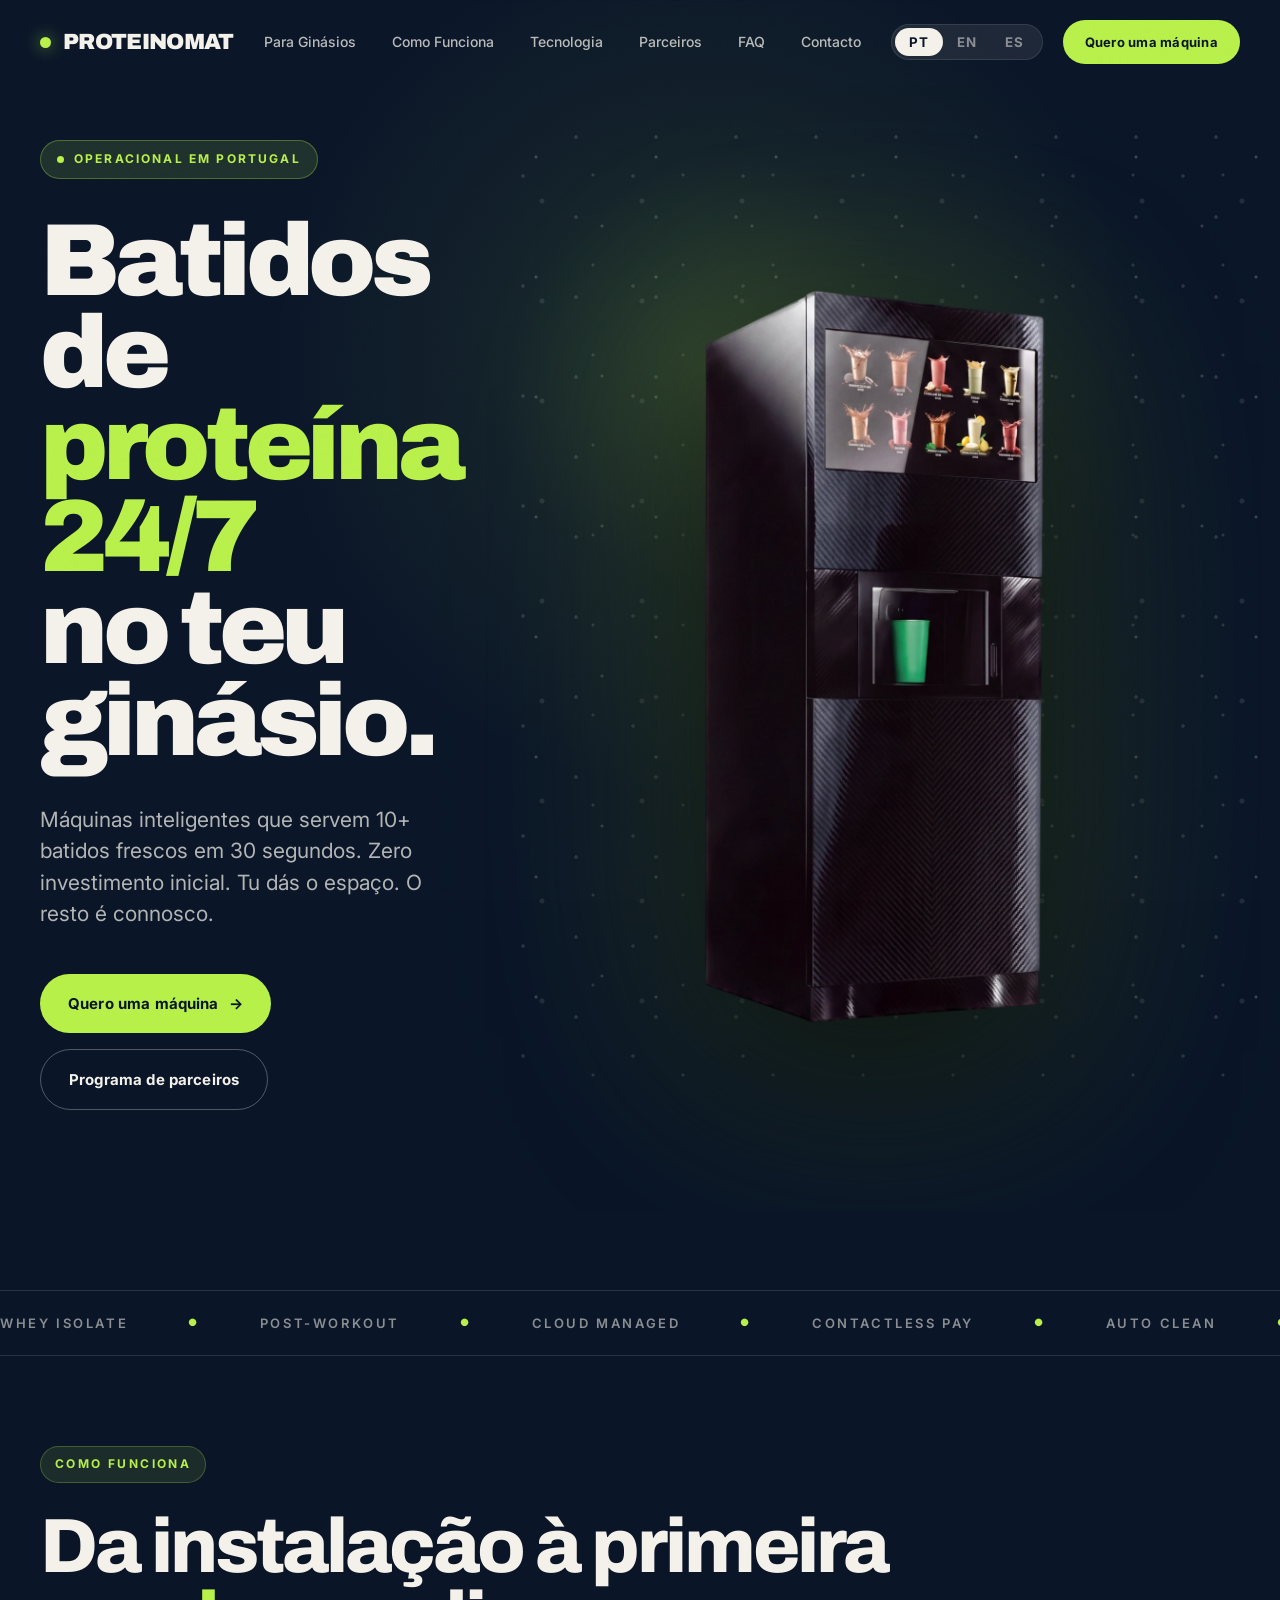
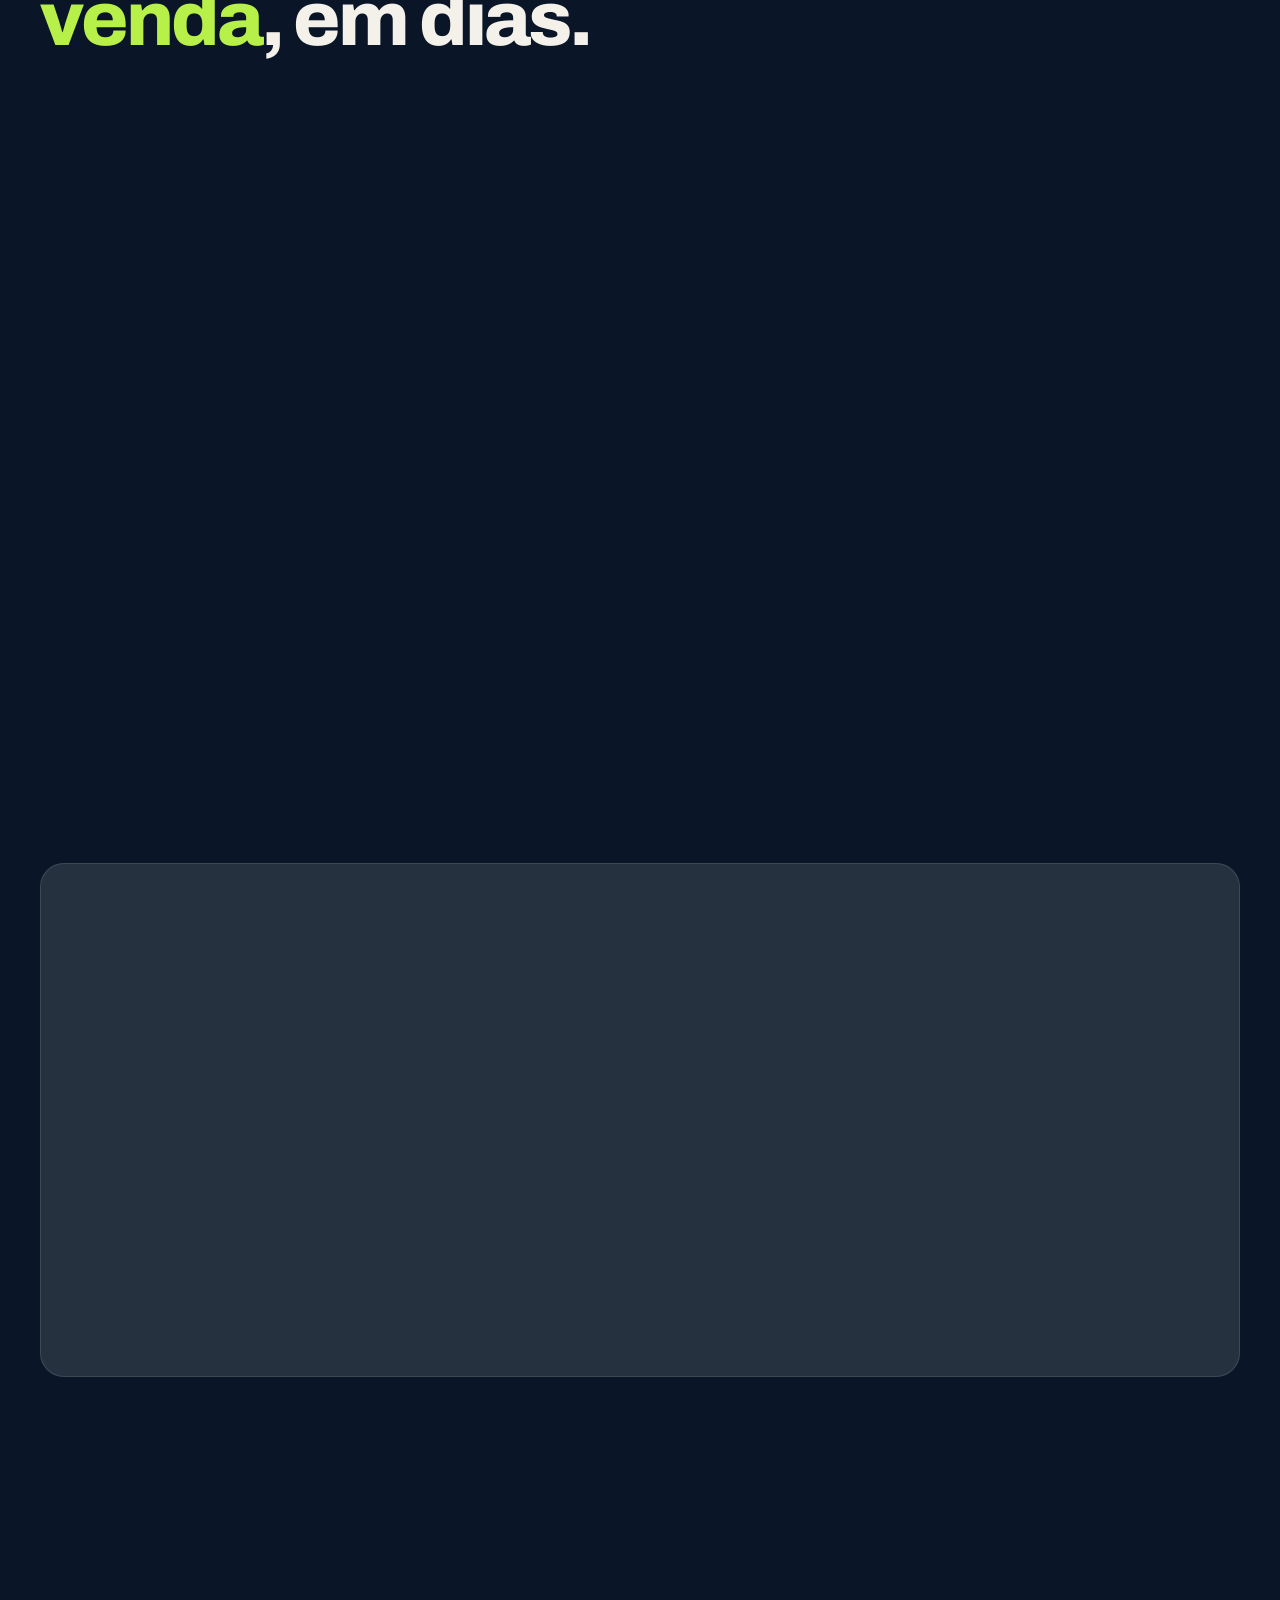
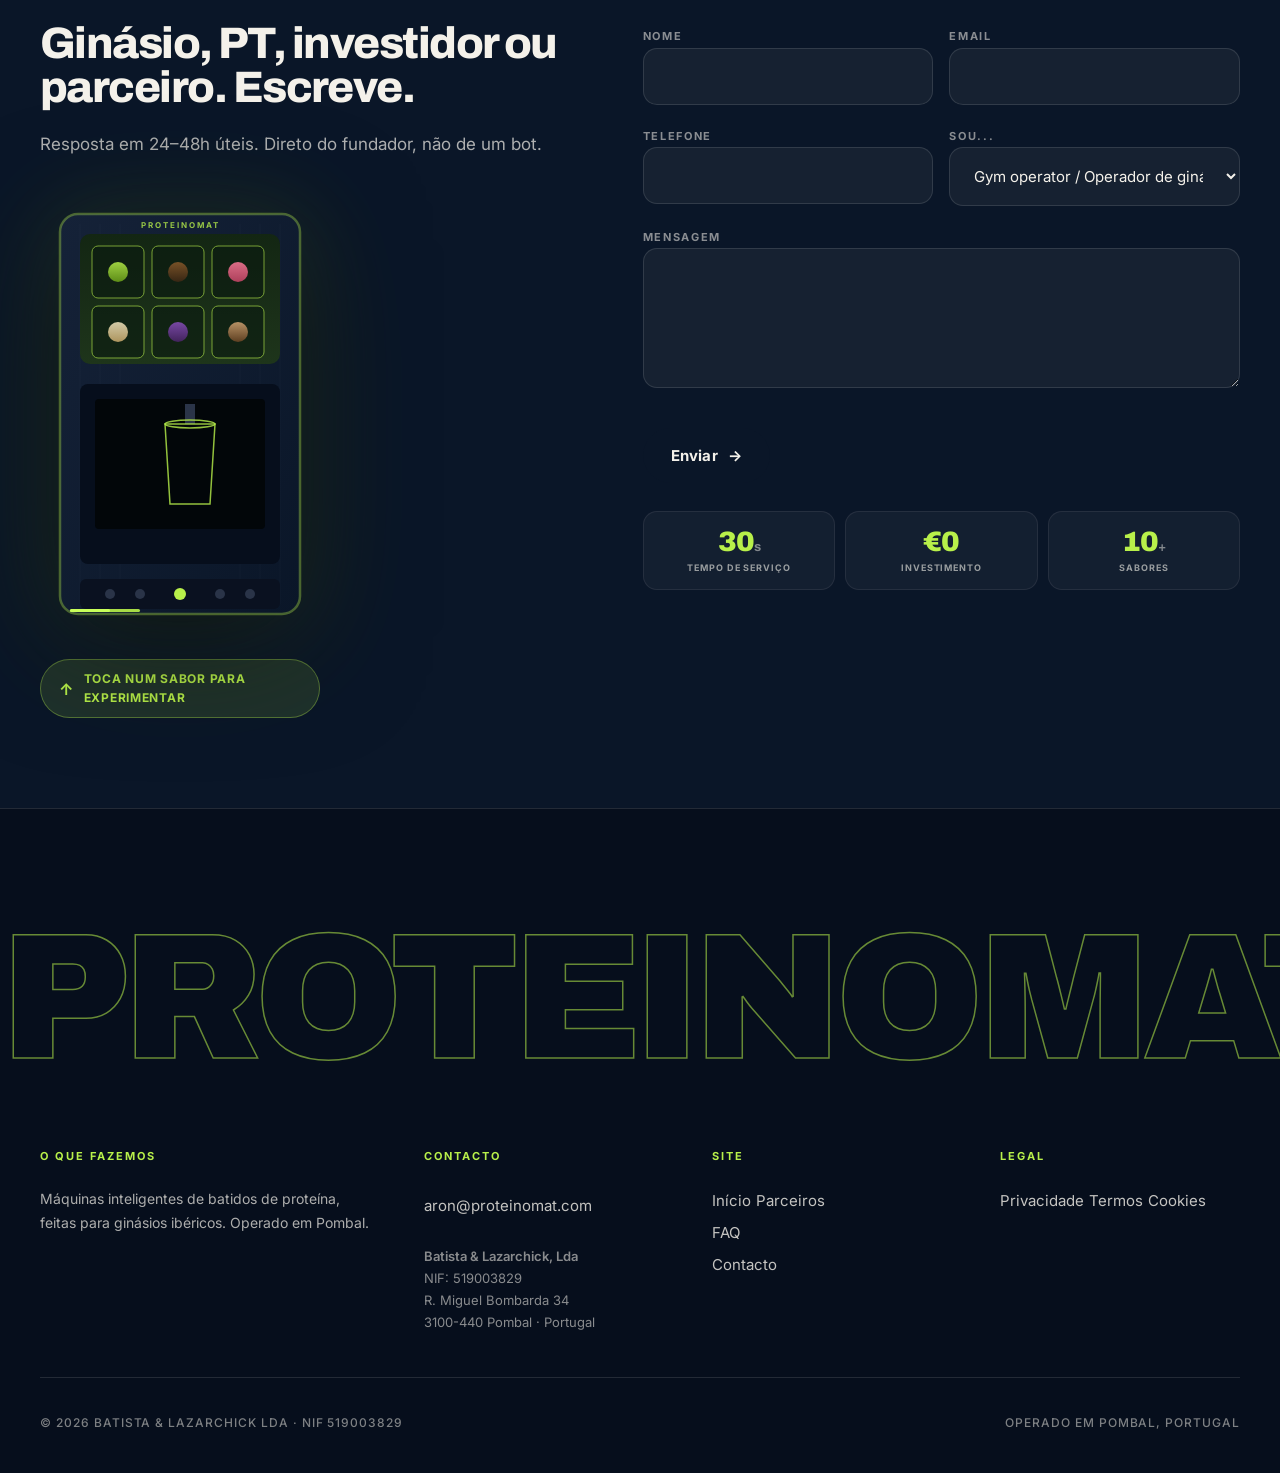
==== index.html @ 4b38cd8f "Fix contact section layout, shrink loader, fix HTML balance" ====
<!DOCTYPE html>

<html lang="pt">
<head>
<meta charset="utf-8"/>
<meta content="width=device-width, initial-scale=1.0" name="viewport"/>
<title>Proteinomat — Máquina de Batidos Proteicos para Ginásios</title>
<meta content="Máquina de batidos proteicos para o teu ginásio ou academia. Instalação sem custo inicial, partilhamos os lucros. Batidos frescos na hora, 24/7. Portugal e Espanha." name="description"/>
<meta content="máquina de vending para ginásio, máquina de batidos proteicos, vending proteína ginásio, máquina de proteína para academia, parceria máquina vending ginásio" name="keywords"/>
<meta content="Proteinomat — Máquina de Batidos Proteicos para Ginásios" property="og:title"/>
<meta content="Batidos frescos, 24/7, dentro do teu ginásio. Zero investimento inicial. Partilhamos os lucros." property="og:description"/>
<meta content="website" property="og:type"/>
<meta content="https://proteinomat.com/" property="og:url"/>
<meta content="pt_PT" property="og:locale"/>
<meta content="en_US" property="og:locale:alternate"/>
<meta property="og:locale:alternate" content="es_ES" />
<meta content="Proteinomat" property="og:site_name"/>
<link href="favicon.svg" rel="icon" type="image/svg+xml"/>
<link href="https://proteinomat.com/" rel="canonical"/>
<link href="https://proteinomat.com/" hreflang="pt" rel="alternate"/>
<link href="https://proteinomat.com/" hreflang="en" rel="alternate"/>
<link rel="alternate" hreflang="es" href="https://proteinomat.com/" />
<link href="https://proteinomat.com/" hreflang="x-default" rel="alternate"/>
<link href="https://fonts.googleapis.com" rel="preconnect"/>
<link crossorigin="" href="https://fonts.gstatic.com" rel="preconnect"/>
<link href="https://fonts.googleapis.com/css2?family=Archivo:wght@500;600;700;800;900&amp;family=Inter:wght@400;500;600;700&amp;display=swap" rel="stylesheet"/>
<link href="assets/css/main.css?v=31" rel="stylesheet"/>
<!-- Organization schema -->
<script type="application/ld+json">
{
  "@context": "https://schema.org",
  "@type": "Organization",
  "name": "Proteinomat",
  "legalName": "Batista & Lazarchick, Lda",
  "url": "https://proteinomat.com/",
  "logo": "https://proteinomat.com/favicon.svg",
  "description": "Máquinas inteligentes de batidos de proteína para ginásios ibéricos. Operado em Pombal.",
  "email": "aron@proteinomat.com",
  "taxID": "PT519003829",
  "address": {
    "@type": "PostalAddress",
    "streetAddress": "R. Miguel Bombarda 34",
    "addressLocality": "Pombal",
    "postalCode": "3100-440",
    "addressCountry": "PT"
  },
  "areaServed": [
    { "@type": "Country", "name": "Portugal" },
    { "@type": "Country", "name": "Spain" }
  ]
}
</script>
<!-- LocalBusiness schema -->
<script type="application/ld+json">
{
  "@context": "https://schema.org",
  "@type": "LocalBusiness",
  "@id": "https://proteinomat.com/#business",
  "name": "Proteinomat",
  "image": "https://proteinomat.com/assets/img/hero-machine.webp",
  "address": {
    "@type": "PostalAddress",
    "streetAddress": "R. Miguel Bombarda 34",
    "addressLocality": "Pombal",
    "postalCode": "3100-440",
    "addressCountry": "PT"
  },
  "geo": {
    "@type": "GeoCoordinates",
    "latitude": 39.9167,
    "longitude": -8.6278
  },
  "email": "aron@proteinomat.com",
  "url": "https://proteinomat.com/",
  "priceRange": "€€"
}
</script>
<!-- Service schema -->
<script type="application/ld+json">
{
  "@context": "https://schema.org",
  "@type": "Service",
  "serviceType": "Protein shake vending machine placement for gyms",
  "name": "Máquina de Batidos Proteicos para Ginásios",
  "provider": { "@id": "https://proteinomat.com/#business" },
  "areaServed": [
    { "@type": "Country", "name": "Portugal" },
    { "@type": "Country", "name": "Spain" }
  ],
  "description": "Instalação de máquinas de batidos proteicos em ginásios sem investimento inicial. Partilha de lucros, manutenção e reabastecimento incluídos."
}
</script>
<style>
/* ===== HERO (homepage only) ===== */
.hero {
  padding: 140px 0 100px;
  position: relative;
  overflow: hidden;
  min-height: 100vh;
  display: flex;
  align-items: center;
}
/* Glow backdrop */
.hero::before {
  content: "";
  position: absolute;
  top: 30%;
  left: 55%;
  width: 80vw;
  height: 80vw;
  max-width: 1100px;
  max-height: 1100px;
  background: radial-gradient(circle, rgba(184,240,74,0.18) 0%, rgba(184,240,74,0.05) 30%, transparent 60%);
  pointer-events: none;
  z-index: 0;
  transform: translate(-50%, -50%);
}
/* Protein powder splash — decorative dots */
.hero::after {
  content: "";
  position: absolute;
  top: 10%;
  left: 40%;
  width: 60%;
  height: 80%;
  background-image:
    radial-gradient(circle at 20% 30%, rgba(244,241,234,0.3) 1px, transparent 2px),
    radial-gradient(circle at 80% 20%, rgba(244,241,234,0.2) 1.5px, transparent 2px),
    radial-gradient(circle at 60% 70%, rgba(244,241,234,0.25) 1px, transparent 2px),
    radial-gradient(circle at 30% 80%, rgba(244,241,234,0.15) 2px, transparent 3px),
    radial-gradient(circle at 90% 60%, rgba(244,241,234,0.2) 1px, transparent 2px),
    radial-gradient(circle at 10% 50%, rgba(244,241,234,0.18) 1.5px, transparent 2px);
  background-size: 120px 120px, 80px 80px, 150px 150px, 100px 100px, 90px 90px, 110px 110px;
  pointer-events: none;
  z-index: 0;
  opacity: 0.7;
  filter: blur(0.5px);
}
.hero .container { position: relative; z-index: 2; }
.hero-grid {
  display: grid;
  grid-template-columns: 1fr 1.9fr;
  gap: 40px;
  align-items: center;
}

.hero-eyebrow {
  display: inline-flex;
  align-items: center;
  gap: 10px;
  font-family: 'Inter', sans-serif;
  font-size: 12px;
  font-weight: 700;
  letter-spacing: 0.18em;
  text-transform: uppercase;
  padding: 9px 16px;
  background: rgba(184,240,74,0.12);
  border: 1px solid rgba(184,240,74,0.3);
  color: var(--green);
  border-radius: 999px;
  margin-bottom: 36px;
}
.hero-eyebrow .live {
  width: 7px; height: 7px;
  background: var(--green);
  border-radius: 50%;
  animation: pulse 2s ease-in-out infinite;
}

h1.hero-title {
  font-family: 'Archivo', sans-serif;
  font-weight: 900;
  font-size: clamp(56px, 8vw, 120px);
  line-height: 0.9;
  letter-spacing: -0.05em;
  margin-bottom: 36px;
  color: var(--green);
  text-wrap: balance;
}
h1.hero-title .white { color: var(--paper); display: block; }
h1.hero-title .unit {
  display: inline-block;
  transform: translateY(-0.05em);
}

.hero-lead {
  font-size: 21px;
  line-height: 1.5;
  color: rgba(244,241,234,0.72);
  margin-bottom: 44px;
  max-width: 560px;
  font-weight: 400;
}
.hero-cta { display: flex; gap: 16px; flex-wrap: wrap; }

/* Product visual */
.hero-visual {
  position: relative;
  width: 100%;
  display: flex;
  justify-content: center;
  align-items: center;
}
.hero-visual img {
  width: 100%;
  max-width: 720px;
  height: auto;
  object-fit: contain;
  filter: drop-shadow(0 40px 80px rgba(0,0,0,0.75)) drop-shadow(0 0 80px rgba(184,240,74,0.22));
  transform: scale(1.15);
  transform-origin: center;
}
/* Fallback SVG if photo not yet uploaded */
.hero-visual .machine-placeholder {
  width: 100%;
  height: 100%;
  display: flex;
  align-items: center;
  justify-content: center;
  filter: drop-shadow(0 40px 80px rgba(0,0,0,0.6));
}

/* Legacy metric cards kept hidden so the old markup doesn't flash */
.metric-card { display: none; }
.metric-m1, .metric-m2, .metric-m3 { display: none; }

/* Interactive contact machine */
.flavor-tile { cursor: pointer; transition: transform 0.15s; transform-origin: center; transform-box: fill-box; }
.flavor-tile:hover { transform: scale(1.08); }
.flavor-tile rect { transition: all 0.2s; }
.flavor-tile:hover rect { opacity: 1; stroke-width: 2; }
.flavor-tile.active rect { fill: #B8F04A; opacity: 1; stroke-width: 2; }
.flavor-tile.active circle { opacity: 1; }
.flavor-tile:focus { outline: none; }
.flavor-tile:focus rect { stroke: #C8FF5A; stroke-width: 2; }

.contact-side {
  display: flex;
  flex-direction: column;
  gap: 28px;
}

.contact-metrics {
  display: grid;
  grid-template-columns: repeat(3, 1fr);
  gap: 10px;
  margin-top: 0;
  max-width: 100%;
}

.machine-prompt {
  display: inline-flex;
  align-items: center;
  gap: 10px;
  margin-top: 18px;
  padding: 10px 18px;
  background: rgba(184,240,74,0.12);
  border: 1px solid rgba(184,240,74,0.35);
  color: var(--green);
  border-radius: 999px;
  font-family: 'Inter', sans-serif;
  font-size: 12px;
  font-weight: 700;
  letter-spacing: 0.06em;
  text-transform: uppercase;
  animation: promptPulse 2.2s ease-in-out infinite;
  transition: opacity 0.3s, transform 0.3s;
}

/* Nutrition overlay shown after pour completes — covers only the machine screen area */
.nutrition-card {
  position: absolute;
  /* Screen area coordinates: x=40, y=40, w=200, h=130 within 280x440 viewBox */
  top: 9.1%;
  left: 14.3%;
  width: 71.4%;
  height: 29.5%;
  z-index: 10;
  background: #050E1C;
  border: 1.5px solid var(--green);
  border-radius: 10px;
  padding: 6px 10px 5px;
  display: flex;
  flex-direction: column;
  justify-content: space-between;
  opacity: 0;
  pointer-events: none;
  transform: scale(0.9);
  transform-origin: center;
  transition: opacity 0.3s ease, transform 0.3s cubic-bezier(0.2, 0.85, 0.3, 1);
  cursor: pointer;
  box-shadow: 0 0 24px rgba(184,240,74,0.35), inset 0 0 0 1px rgba(184,240,74,0.1);
  overflow: hidden;
}
.nutrition-card.visible {
  opacity: 1;
  pointer-events: auto;
  transform: scale(1);
}
.nut-header {
  text-align: center;
  border-bottom: 1px solid rgba(184,240,74,0.6);
  padding-bottom: 3px;
  margin-bottom: 3px;
}
.nut-flavor {
  font-family: 'Archivo', sans-serif;
  font-weight: 900;
  font-size: 11px;
  letter-spacing: 0;
  color: var(--green);
  text-transform: uppercase;
  line-height: 1.1;
  white-space: nowrap;
  overflow: hidden;
  text-overflow: ellipsis;
}
.nut-subtitle {
  font-family: 'Inter', sans-serif;
  font-size: 6.5px;
  font-weight: 600;
  letter-spacing: 0.08em;
  text-transform: uppercase;
  color: rgba(184,240,74,0.7);
  margin-top: 1px;
}
.nut-dose {
  font-family: 'Inter', sans-serif;
  font-size: 6.5px;
  font-weight: 500;
  color: rgba(184,240,74,0.55);
  margin-top: 1px;
  letter-spacing: 0.04em;
}
.nut-table {
  width: 100%;
  border-collapse: collapse;
  font-family: 'Inter', sans-serif;
  flex: 1;
}
.nut-table td {
  padding: 1.5px 0;
  font-size: 8px;
  color: rgba(184,240,74,0.85);
  font-weight: 500;
  border-bottom: 1px solid rgba(184,240,74,0.18);
  line-height: 1.15;
  vertical-align: middle;
}
.nut-table tr:last-child td {
  border-bottom: none;
}
.nut-table .nut-v {
  text-align: right;
  font-weight: 700;
  color: var(--paper);
  font-variant-numeric: tabular-nums;
  white-space: nowrap;
}
.nut-table .nut-sub td {
  padding-left: 8px;
  font-size: 7px;
  color: rgba(184,240,74,0.6);
  font-style: italic;
}
.nut-table .nut-em td {
  font-weight: 700;
  color: var(--green);
}
.nut-table .nut-em .nut-v {
  color: var(--green);
  font-weight: 800;
}
.nut-close-hint {
  text-align: center;
  font-family: 'Inter', sans-serif;
  font-size: 6px;
  font-weight: 600;
  letter-spacing: 0.12em;
  text-transform: uppercase;
  color: rgba(184,240,74,0.5);
  animation: nutHintPulse 1.8s ease-in-out infinite;
  position: relative;
  line-height: 1.2;
  margin-top: 2px;
  padding-top: 2px;
  border-top: 1px solid rgba(184,240,74,0.3);
}
@keyframes nutHintPulse {
  0%, 100% { opacity: 0.5; }
  50%      { opacity: 1; }
}

/* Dispensing loader — shown during pour, fades out before nutrition card */
.dispense-loader {
  position: absolute;
  top: 9.1%;
  left: 14.3%;
  width: 71.4%;
  height: 29.5%;
  z-index: 9;
  background: #050E1C;
  border: 1.5px solid var(--green);
  border-radius: 10px;
  display: flex;
  flex-direction: column;
  align-items: center;
  justify-content: center;
  gap: 3px;
  padding: 6px;
  opacity: 0;
  pointer-events: none;
  transform: scale(0.92);
  transition: opacity 0.25s ease, transform 0.25s cubic-bezier(0.2, 0.85, 0.3, 1);
  box-shadow: inset 0 0 0 1px rgba(184,240,74,0.1);
  overflow: hidden;
}
.dispense-loader.visible {
  opacity: 1;
  transform: scale(1);
}
.dispense-spinner {
  width: 16px;
  height: 16px;
  flex-shrink: 0;
  animation: dispenseRotate 1.1s linear infinite;
}
.dispense-track {
  stroke: rgba(184,240,74,0.2);
}
.dispense-arc {
  stroke: var(--green);
  stroke-dasharray: 90;
  stroke-dashoffset: 50;
}
.dispense-label {
  font-family: 'Inter', sans-serif;
  font-size: 5.5px;
  font-weight: 700;
  letter-spacing: 0.12em;
  text-transform: uppercase;
  color: var(--green);
  animation: dispenseLabelPulse 1.6s ease-in-out infinite;
  line-height: 1;
  white-space: nowrap;
}
@keyframes dispenseRotate {
  to { transform: rotate(360deg); }
}
@keyframes dispenseLabelPulse {
  0%, 100% { opacity: 0.7; }
  50%      { opacity: 1; }
}

/* Reward badge — "+€3" floats up-and-right when a transaction completes */
.reward-badge {
  position: absolute;
  /* Start position: roughly above the cup, slightly right of center */
  bottom: 30%;
  left: 55%;
  transform: translate(-50%, 0) scale(0.8);
  font-family: 'Archivo', sans-serif;
  font-weight: 900;
  font-size: 22px;
  letter-spacing: -0.02em;
  color: var(--navy);
  background: var(--green);
  padding: 5px 12px;
  border-radius: 999px;
  opacity: 0;
  pointer-events: none;
  white-space: nowrap;
  box-shadow: 0 0 18px rgba(184,240,74,0.6), 0 6px 14px rgba(0,0,0,0.3);
  z-index: 11;
  text-shadow: none;
}
.reward-badge.flying {
  animation: rewardFly 1.6s cubic-bezier(0.2, 0.7, 0.3, 1) forwards;
}
@keyframes rewardFly {
  0% {
    opacity: 0;
    transform: translate(-50%, 0) scale(0.6) rotate(-4deg);
  }
  18% {
    opacity: 1;
    transform: translate(-50%, -8px) scale(1.05) rotate(2deg);
  }
  35% {
    opacity: 1;
    transform: translate(-30%, -40px) scale(1) rotate(4deg);
  }
  100% {
    opacity: 0;
    transform: translate(70%, -130px) scale(0.85) rotate(8deg);
  }
}
.machine-prompt .prompt-arrow {
  font-size: 16px;
  line-height: 1;
  animation: promptArrow 1.4s ease-in-out infinite;
}
.machine-prompt.hidden {
  opacity: 0;
  transform: translateY(-6px);
  pointer-events: none;
  animation: none;
}
@keyframes promptPulse {
  0%, 100% { box-shadow: 0 0 0 0 rgba(184,240,74,0.3); }
  50%      { box-shadow: 0 0 0 8px rgba(184,240,74,0); }
}
@keyframes promptArrow {
  0%, 100% { transform: translateY(0); }
  50%      { transform: translateY(-4px); }
}
.contact-metric {
  background: rgba(244,241,234,0.04);
  border: 1px solid rgba(244,241,234,0.08);
  color: var(--paper);
  border-radius: 14px;
  padding: 16px 10px;
  text-align: center;
  transition: transform 0.2s, background 0.2s, border-color 0.2s;
}
.contact-metric:hover {
  transform: translateY(-3px);
  background: rgba(184,240,74,0.05);
  border-color: rgba(184,240,74,0.25);
}
.contact-metric-value {
  font-family: 'Archivo', sans-serif;
  font-weight: 900;
  font-size: 28px;
  line-height: 1;
  letter-spacing: -0.03em;
  color: var(--green);
  margin-bottom: 6px;
}
.contact-metric-value .u {
  font-size: 13px;
  color: rgba(244,241,234,0.5);
  font-weight: 700;
}
.contact-metric-label {
  font-family: 'Inter', sans-serif;
  font-size: 9px;
  font-weight: 700;
  letter-spacing: 0.1em;
  text-transform: uppercase;
  color: rgba(244,241,234,0.6);
  line-height: 1.3;
}

/* Marquee */
.marquee-strip {
  margin-top: 80px;
  padding: 22px 0;
  border-top: 1px solid var(--line-light);
  border-bottom: 1px solid var(--line-light);
  overflow: hidden;
  position: relative;
}
.marquee-track {
  display: flex;
  gap: 60px;
  white-space: nowrap;
  animation: marquee 40s linear infinite;
  font-family: 'Inter', sans-serif;
  font-size: 13px;
  font-weight: 600;
  letter-spacing: 0.2em;
  text-transform: uppercase;
  color: rgba(244,241,234,0.55);
}
@keyframes marquee { 0% { transform: translateX(0); } 100% { transform: translateX(-50%); } }
.marquee-track span { display: inline-flex; align-items: center; gap: 60px; }
.marquee-track span::after { content: "●"; color: var(--green); font-size: 10px; }

/* WHY cards */
.why-grid { display: grid; grid-template-columns: repeat(3, 1fr); gap: 24px; }
.why-card {
  background: rgba(244,241,234,0.04);
  border: 1px solid var(--line-light);
  border-radius: 28px;
  padding: 44px 36px;
  position: relative;
  overflow: hidden;
  transition: all 0.35s cubic-bezier(0.2, 0.8, 0.2, 1);
}
.why-card:hover {
  transform: translateY(-8px);
  border-color: var(--green);
  background: rgba(184,240,74,0.05);
}
.why-card:nth-child(2) {
  background: var(--green);
  color: var(--navy);
  border-color: var(--green);
}
.why-card:nth-child(2):hover { background: var(--green-bright); }
.why-card .num {
  font-family: 'Inter', sans-serif;
  font-size: 11px;
  font-weight: 700;
  letter-spacing: 0.2em;
  margin-bottom: 44px;
  color: var(--green);
}
.why-card:nth-child(2) .num { color: var(--navy); opacity: 0.65; }
.why-card h3 {
  font-family: 'Archivo', sans-serif;
  font-weight: 800;
  font-size: 30px;
  line-height: 1.05;
  letter-spacing: -0.03em;
  margin-bottom: 18px;
  color: var(--paper);
}
.why-card:nth-child(2) h3 { color: var(--navy); }
.why-card p {
  font-size: 15px;
  line-height: 1.6;
  color: rgba(244,241,234,0.7);
}
.why-card:nth-child(2) p { color: rgba(10,22,40,0.75); }
.why-card .icon-big {
  position: absolute;
  right: -24px;
  bottom: -30px;
  font-family: 'Archivo', sans-serif;
  font-weight: 900;
  font-size: 200px;
  line-height: 1;
  opacity: 0.08;
  letter-spacing: -0.05em;
  color: inherit;
}
.why-card:nth-child(2) .icon-big { opacity: 0.15; }

/* Steps */
.steps-block {
  display: grid;
  grid-template-columns: repeat(3, 1fr);
  gap: 0;
  margin-top: 40px;
}
.step {
  padding: 48px 36px 48px 0;
  border-right: 1px solid var(--line-light);
  position: relative;
}
.step:not(:first-child) { padding-left: 36px; }
.step:last-child { border-right: none; }
.step .step-num {
  font-family: 'Archivo', sans-serif;
  font-weight: 900;
  font-size: 84px;
  line-height: 1;
  letter-spacing: -0.05em;
  margin-bottom: 28px;
  color: var(--green);
  display: flex;
  align-items: baseline;
  gap: 12px;
}
.step .step-num::after {
  content: "";
  width: 10px; height: 10px;
  background: var(--green);
  border-radius: 50%;
  margin-bottom: 10px;
}
.step h3 {
  font-family: 'Archivo', sans-serif;
  font-weight: 800;
  font-size: 26px;
  line-height: 1.15;
  letter-spacing: -0.025em;
  margin-bottom: 16px;
  color: var(--paper);
}
.step p { font-size: 15px; color: rgba(244,241,234,0.65); line-height: 1.6; }

/* Tech section */
.tech-grid {
  display: grid;
  grid-template-columns: repeat(3, 1fr);
  gap: 1px;
  background: var(--line-light);
  border-radius: 24px;
  overflow: hidden;
  margin-top: 60px;
  border: 1px solid var(--line-light);
}
.tech-card {
  background: var(--navy);
  padding: 40px 32px;
  transition: background 0.3s;
}
.tech-card:hover { background: var(--navy-soft); }
.tech-card .tech-icon {
  width: 52px;
  height: 52px;
  border: 1.5px solid var(--green);
  border-radius: 14px;
  display: flex;
  align-items: center;
  justify-content: center;
  margin-bottom: 28px;
  font-family: 'Archivo', sans-serif;
  color: var(--green);
  font-size: 20px;
  font-weight: 900;
}
.tech-card h4 {
  font-family: 'Archivo', sans-serif;
  font-weight: 800;
  font-size: 22px;
  line-height: 1.15;
  letter-spacing: -0.02em;
  margin-bottom: 12px;
  color: var(--paper);
}
.tech-card p { font-size: 14px; color: rgba(244,241,234,0.65); line-height: 1.6; }

/* Partner teaser */
.partner-teaser-wrap {
  display: grid;
  grid-template-columns: 1.25fr 1fr;
  gap: 60px;
  align-items: center;
}

/* Contact */
.contact-wrap { display: grid; grid-template-columns: 1fr 1.1fr; gap: 60px; align-items: start; }
.contact-info h3 {
  font-family: 'Archivo', sans-serif;
  font-weight: 800;
  font-size: 44px;
  line-height: 1;
  letter-spacing: -0.035em;
  margin-bottom: 22px;
  color: var(--paper);
}
.contact-info p { font-size: 17px; color: rgba(244,241,234,0.7); margin-bottom: 36px; }
.contact-visual {
  max-width: 280px;
  margin-top: 32px;
  position: relative;
}
.contact-visual svg { width: 100%; height: auto; filter: drop-shadow(0 24px 60px rgba(0,0,0,0.6)) drop-shadow(0 0 40px rgba(184,240,74,0.15)); overflow: visible; }
.contact-meta {
  font-family: 'Inter', sans-serif;
  font-size: 14px;
  line-height: 1.8;
  padding: 28px 0;
  border-top: 1.5px solid var(--line-light);
  border-bottom: 1.5px solid var(--line-light);
  color: var(--paper);
  font-weight: 500;
}
.contact-meta a { color: var(--green); border-bottom: 1px solid var(--green); }

@media (max-width: 960px) {
  .hero { padding: 120px 0 60px; min-height: auto; }
  .hero-grid { grid-template-columns: 1fr; gap: 60px; }
  .hero-visual { max-width: 440px; margin: 0 auto; }
  .hero-visual img { transform: none; }
  .why-grid, .steps-block, .tech-grid, .partner-teaser-wrap, .contact-wrap { grid-template-columns: 1fr; }
  .step { border-right: none; border-bottom: 1px solid var(--line-light); padding: 36px 0 !important; }
  .step:last-child { border-bottom: none; }
  .contact-visual { max-width: 300px; margin: 32px auto 0; }
  .contact-metrics { margin: 28px auto 0; max-width: 400px; }
}
</style>
</head>
<body class="lang-pt">
<nav class="top">
<div class="inner">
<a class="logo" href="index.html"><span class="dot"></span>PROTEINOMAT</a>
<ul class="nav-links">
<li><a data-lang="pt" href="para-ginasios/index.html">Para Ginásios</a><a data-lang="en" href="para-ginasios/index.html">For Gyms</a><a data-lang="es" href="para-ginasios/index.html">Para Gimnasios</a></li>
<li><a data-lang="pt" href="#how">Como Funciona</a><a data-lang="en" href="#how">How It Works</a><a data-lang="es" href="#how">Cómo Funciona</a></li>
<li><a data-lang="pt" href="#tech">Tecnologia</a><a data-lang="en" href="#tech">Technology</a><a data-lang="es" href="#tech">Tecnología</a></li>
<li><a data-lang="pt" href="partners/index.html">Parceiros</a><a data-lang="en" href="partners/index.html">Partners</a><a data-lang="es" href="partners/index.html">Partners</a></li>
<li><a href="faq/index.html">FAQ</a></li>
<li><a data-lang="pt" href="#contact">Contacto</a><a data-lang="en" href="#contact">Contact</a><a data-lang="es" href="#contact">Contacto</a></li>
</ul>
<div class="nav-right">
<div class="lang">
<button data-set-lang="pt">PT</button>
<button data-set-lang="en">EN</button>
<button data-set-lang="es">ES</button>
</div>
<a class="btn-nav" href="#contact">
<span data-lang="pt">Quero uma máquina</span><span data-lang="en">Get a machine</span><span data-lang="es">Quiero una máquina</span></a>
<button aria-label="Menu" class="menu-toggle" id="menuToggle">☰</button>
</div>
</div>
</nav>
<div class="mobile-menu" id="mobileMenu">
<a data-lang="pt" href="para-ginasios/index.html">Para Ginásios</a><a data-lang="en" href="para-ginasios/index.html">For Gyms</a><a data-lang="es" href="para-ginasios/index.html">Para Gimnasios</a>
<a data-lang="pt" href="#how">Como Funciona</a><a data-lang="en" href="#how">How It Works</a><a data-lang="es" href="#how">Cómo Funciona</a>
<a data-lang="pt" href="#tech">Tecnologia</a><a data-lang="en" href="#tech">Technology</a><a data-lang="es" href="#tech">Tecnología</a>
<a data-lang="pt" href="partners/index.html">Parceiros</a><a data-lang="en" href="partners/index.html">Partners</a><a data-lang="es" href="partners/index.html">Partners</a>
<a href="faq/index.html">FAQ</a>
<a data-lang="pt" href="#contact">Contacto</a><a data-lang="en" href="#contact">Contact</a><a data-lang="es" href="#contact">Contacto</a>
</div>
<!-- HERO -->
<section class="hero">
<div class="container">
<div class="hero-grid">
<div>
<div class="hero-eyebrow">
<span class="live"></span>
<span data-lang="pt">Operacional em Portugal</span>
<span data-lang="en">Live in Portugal</span><span data-lang="es">Funcionando en Portugal</span>
</div>
<h1 class="hero-title" data-lang="pt">
<span class="white">Batidos de</span>
          proteína 24/7<br/>
<span class="white">no teu ginásio.</span>
</h1>
<h1 class="hero-title" data-lang="en">
<span class="white">Protein shakes</span>
          24/7 inside<br/>
<span class="white">your gym.</span>
</h1><h1 class="hero-title" data-lang="es">
<span class="white">Batidos de proteína</span>
          24/7 dentro<br/>
<span class="white">de tu gimnasio.</span>
</h1><p class="hero-lead" data-lang="pt">Máquinas inteligentes que servem 10+ batidos frescos em 30 segundos. Zero investimento inicial. Tu dás o espaço. O resto é connosco.</p>
<p class="hero-lead" data-lang="en">Smart machines pouring 10+ freshly-blended chilled shakes in 30 seconds. Zero upfront cost. You provide the space. We handle the rest.</p><p class="hero-lead" data-lang="es">Máquinas inteligentes que sirven 10+ batidos frescos en 30 segundos. Cero inversión inicial. Tú pones el espacio. Nosotros nos ocupamos del resto.</p><div class="hero-cta">
<a class="btn btn-primary" href="#contact">
<span data-lang="pt">Quero uma máquina</span><span data-lang="en">Get a machine</span><span data-lang="es">Quiero una máquina</span>
<span class="arrow">→</span>
</a>
<a class="btn btn-ghost" href="partners/index.html">
<span data-lang="pt">Programa de parceiros</span><span data-lang="en">Partner program</span><span data-lang="es">Partner program</span>
</a>
</div>
</div>
<div class="hero-visual">
<img alt="Proteinomat vending machine with protein shakes" src="assets/img/hero-machine.webp"/>
</div>
</div>
</div>
</section>
<!-- MARQUEE -->
<div class="marquee-strip">
<div class="marquee-track">
<span>Whey Isolate</span><span>Post-Workout</span><span>Cloud Managed</span><span>Contactless Pay</span><span>Auto Clean</span><span>10+ Flavours</span><span>24/7 Uptime</span>
<span>Whey Isolate</span><span>Post-Workout</span><span>Cloud Managed</span><span>Contactless Pay</span><span>Auto Clean</span><span>10+ Flavours</span><span>24/7 Uptime</span>
</div>
</div>
<!-- HOW IT WORKS — merged section -->
<section id="how">
<div class="container">
<div class="section-label reveal"><span data-lang="pt">Como Funciona</span><span data-lang="en">How It Works</span><span data-lang="es">Cómo Funciona</span></div>
<h2 class="section-title reveal" data-lang="pt">Da instalação à primeira <span class="accent">venda</span>, em dias.</h2>
<h2 class="section-title reveal" data-lang="en">From install to first <span class="accent">sale</span>, in days.</h2><h2 class="section-title reveal" data-lang="es">De la instalación a la primera <span class="accent">venta</span>, en días.</h2><div class="why-grid">
<div class="why-card reveal">
<div class="num">01 / INSTALL</div>
<h3 data-lang="pt">Instalação gratuita.</h3>
<h3 data-lang="en">Free installation.</h3><h3 data-lang="es">Instalación gratuita.</h3><p data-lang="pt">Entregamos, instalamos e configuramos a máquina. Zero custo inicial, zero risco. Pronta a servir em horas.</p>
<p data-lang="en">We deliver, install, and configure the machine. Zero upfront cost, zero risk. Ready to serve in hours.</p><p data-lang="es">Entregamos, instalamos y configuramos la máquina. Cero coste inicial, cero riesgo. Lista para servir en horas.</p>
<div class="icon-big">◎</div>
</div>
<div class="why-card reveal">
<div class="num">02 / MEMBERS LOVE IT</div>
<h3 data-lang="pt">Os teus sócios adoram.</h3>
<h3 data-lang="en">Your members love it.</h3><h3 data-lang="es">Tus socios la adoran.</h3>
<p data-lang="pt">10+ batidos frescos e premium, 24/7. Pagamento em segundos — cartão, MBway, Apple Pay. Mais satisfação, mais retenção.</p>
<p data-lang="en">10+ freshly-blended premium shakes, 24/7. Pay in seconds — card, MBway, Apple Pay. Higher satisfaction, higher retention.</p><p data-lang="es">10+ batidos frescos y premium, 24/7. Pago en segundos — tarjeta, Bizum, Apple Pay. Más satisfacción, más retención.</p>
<div class="icon-big">+</div>
</div>
<div class="why-card reveal">
<div class="num">03 / YOU PROFIT</div>
<h3 data-lang="pt">Receita automática.</h3>
<h3 data-lang="en">Automatic revenue.</h3><h3 data-lang="es">Ingresos automáticos.</h3>
<p data-lang="pt">Acompanha ganhos em tempo real pela cloud. Tratamos do reabastecimento, manutenção e auto-limpeza. Tu focas-te no ginásio.</p>
<p data-lang="en">Track earnings in real-time via the cloud. We handle restocking, maintenance, and auto-cleaning. You focus on the gym.</p><p data-lang="es">Sigue tus ganancias en tiempo real en la nube. Nos encargamos del reabastecimiento, mantenimiento y autolimpieza. Tú te centras en el gimnasio.</p>
<div class="icon-big">€</div>
</div>
</div>
</div>
</section>
<!-- TECH -->
<section id="tech">
<div class="container">
<div class="section-label reveal"><span data-lang="pt">Tecnologia</span><span data-lang="en">Technology</span><span data-lang="es">Tecnología</span></div>
<h2 class="section-title reveal" data-lang="pt">Máquinas pensadas para <span class="accent">funcionar sozinhas</span>.</h2>
<h2 class="section-title reveal" data-lang="en">Machines built to <span class="accent">run themselves</span>.</h2><h2 class="section-title reveal" data-lang="es">Máquinas construidas para <span class="accent">funcionar solas</span>.</h2>
<div class="tech-grid">
<div class="tech-card reveal"><div class="tech-icon">€</div><h4 data-lang="pt">Pagamento contactless</h4><h4 data-lang="en">Contactless payment</h4><h4 data-lang="es">Pago sin contacto</h4><p data-lang="pt">Cartão, MBway, Apple Pay. Transações seguras e fluídas em segundos.</p><p data-lang="en">Card, MBway, Apple Pay. Secure, seamless transactions in seconds.</p><p data-lang="es">Card, MBway, Apple Pay. Secure, seamless transactions in seconds.</p></div>
<div class="tech-card reveal"><div class="tech-icon">◈</div><h4 data-lang="pt">Dispensação de precisão</h4><h4 data-lang="en">Precision dispensing</h4><h4 data-lang="es">Dosificación precisa</h4><p data-lang="pt">Dosagem exata de pó e líquido. Mistura consistente, sabor ideal em cada chávena.</p><p data-lang="en">Exact powder and liquid dosing. Consistent mix, optimal taste every cup.</p><p data-lang="es">Dosificación precisa de polvo y líquido. Mezcla consistente, sabor ideal en cada vaso.</p></div>
<div class="tech-card reveal"><div class="tech-icon">↻</div><h4 data-lang="pt">Auto-limpeza inteligente</h4><h4 data-lang="en">Smart auto-cleaning</h4><h4 data-lang="es">Smart auto-cleaning</h4><p data-lang="pt">Ciclos automáticos de higienização entre utilizações. Pensada para se manter limpa.</p><p data-lang="en">Automatic sanitation cycles between uses. Built to stay clean.</p><p data-lang="es">Ciclos automáticos de higienización entre usos. Diseñada para mantenerse limpia.</p></div>
<div class="tech-card reveal"><div class="tech-icon">☁</div><h4 data-lang="pt">Gestão na cloud</h4><h4 data-lang="en">Cloud management</h4><h4 data-lang="es">Gestión en la nube</h4><p data-lang="pt">Dashboard em tempo real. Vendas, stocks, diagnóstico remoto 24/7.</p><p data-lang="en">Real-time dashboard. Sales, stock, and remote diagnostics 24/7.</p><p data-lang="es">Dashboard en tiempo real. Ventas, stock y diagnóstico remoto 24/7.</p></div>
<div class="tech-card reveal"><div class="tech-icon">◼</div><h4 data-lang="pt">Ecrã tátil HD</h4><h4 data-lang="en">HD touchscreen</h4><h4 data-lang="es">Pantalla táctil HD</h4><p data-lang="pt">Interface de um toque. Personaliza com a tua marca, promoções e PT.</p><p data-lang="en">One-touch interface. Customize with your branding, promos, and PT offers.</p><p data-lang="es">Interfaz de un toque. Personalízala con tu marca, promociones y ofertas de PT.</p></div>
<div class="tech-card reveal"><div class="tech-icon">✦</div><h4 data-lang="pt">10+ receitas</h4><h4 data-lang="en">10+ recipes</h4><h4 data-lang="es">10+ recetas</h4>H+ recetas<p data-lang="pt">Whey, isolado, vegan, frescos. Catálogo rotativo, sempre com whey premium.</p><p data-lang="en">Whey, isolate, vegan, freshly-blended. Rotating catalog, always premium whey.</p><p data-lang="es">Whey, aislado, vegano, frescos. Catálogo rotativo, siempre con whey premium.</p></div>
</div>
</div>
</section>
<!-- CONTACT — dark section matching the rest of the site -->
<section id="contact">
<div class="container">
<div class="section-label reveal"><span data-lang="pt">Contacto</span><span data-lang="en">Contact</span><span data-lang="es">Contacto</span></div>
<div class="contact-wrap">
<div class="contact-info reveal">
<h3 data-lang="pt">Ginásio, PT, investidor ou parceiro. Escreve.</h3>
<h3 data-lang="en">Gym, PT, investor or partner. Get in touch.</h3><h3 data-lang="es">Gimnasio, PT, inversor o socio. Escríbenos.</h3>
<p data-lang="pt">Resposta em 24–48h úteis. Direto do fundador, não de um bot.</p>
<p data-lang="en">Reply within 24–48 business hours. Straight from the founder, not a bot.</p><p data-lang="es">Respuesta en 24–48h hábiles. Directamente del fundador, no de un bot.</p>
<div class="contact-visual" id="interactiveMachine">
<svg aria-label="Interactive Proteinomat machine demo" viewbox="0 0 280 440" xmlns="http://www.w3.org/2000/svg">
<defs>
<lineargradient id="bodyGradC" x1="0" x2="1" y1="0" y2="1">
<stop offset="0" stop-color="#152238"></stop>
<stop offset="1" stop-color="#0A1628"></stop>
</lineargradient>
<lineargradient id="screenGradC" x1="0" x2="0" y1="0" y2="1">
<stop offset="0" stop-color="#0a1a10"></stop>
<stop offset="1" stop-color="#152a18"></stop>
</lineargradient>
<lineargradient id="accentGradC" x1="0" x2="1" y1="0" y2="0">
<stop offset="0" stop-color="#B8F04A"></stop>
<stop offset="1" stop-color="#8BC720"></stop>
</lineargradient>
<!-- Flavor gradients -->
<lineargradient id="flavGreen" x1="0" x2="0" y1="0" y2="1"><stop offset="0" stop-color="#B8F04A"></stop><stop offset="1" stop-color="#6BA018"></stop></lineargradient>
<lineargradient id="flavChoc" x1="0" x2="0" y1="0" y2="1"><stop offset="0" stop-color="#8B5A2B"></stop><stop offset="1" stop-color="#3E2714"></stop></lineargradient>
<lineargradient id="flavStraw" x1="0" x2="0" y1="0" y2="1"><stop offset="0" stop-color="#FF7B9B"></stop><stop offset="1" stop-color="#C94567"></stop></lineargradient>
<lineargradient id="flavVanilla" x1="0" x2="0" y1="0" y2="1"><stop offset="0" stop-color="#F5E8C2"></stop><stop offset="1" stop-color="#C9A86A"></stop></lineargradient>
<lineargradient id="flavBerry" x1="0" x2="0" y1="0" y2="1"><stop offset="0" stop-color="#8A4FBE"></stop><stop offset="1" stop-color="#4A2368"></stop></lineargradient>
<lineargradient id="flavMocha" x1="0" x2="0" y1="0" y2="1"><stop offset="0" stop-color="#D4A574"></stop><stop offset="1" stop-color="#6B4423"></stop></lineargradient>
</defs>
<!-- Main cabinet -->
<rect fill="url(#bodyGradC)" height="400" rx="18" stroke="rgba(184,240,74,0.35)" stroke-width="2.5" width="240" x="20" y="20"></rect>
<g opacity="0.15">
<line stroke="#4a5468" stroke-width="0.5" x1="40" x2="40" y1="30" y2="410"></line>
<line stroke="#4a5468" stroke-width="0.5" x1="60" x2="60" y1="30" y2="410"></line>
<line stroke="#4a5468" stroke-width="0.5" x1="80" x2="80" y1="30" y2="410"></line>
<line stroke="#4a5468" stroke-width="0.5" x1="200" x2="200" y1="30" y2="410"></line>
<line stroke="#4a5468" stroke-width="0.5" x1="220" x2="220" y1="30" y2="410"></line>
<line stroke="#4a5468" stroke-width="0.5" x1="240" x2="240" y1="30" y2="410"></line>
</g>
<!-- Screen -->
<rect fill="url(#screenGradC)" height="130" rx="10" width="200" x="40" y="40"></rect>
<rect fill="#B8F04A" height="130" opacity="0.05" rx="10" width="200" x="40" y="40"></rect>
<!-- Flavor tiles (interactive) -->
<g class="flavor-tiles" transform="translate(52, 52)">
<g class="flavor-tile" data-flavor="green" data-gradient="flavGreen" data-name-en="Green Whey" data-name-pt="Whey Verde" role="button" tabindex="0">
<rect fill="#0a1a10" height="52" opacity="0.6" rx="6" stroke="#B8F04A" stroke-width="1" width="52" x="0" y="0"></rect>
<circle cx="26" cy="26" fill="url(#flavGreen)" opacity="0.85" r="10"></circle>
</g>
<g class="flavor-tile" data-flavor="choc" data-gradient="flavChoc" data-name-en="Chocolate" data-name-pt="Chocolate" role="button" tabindex="0">
<rect fill="#0a1a10" height="52" opacity="0.6" rx="6" stroke="#B8F04A" stroke-width="1" width="52" x="60" y="0"></rect>
<circle cx="86" cy="26" fill="url(#flavChoc)" opacity="0.85" r="10"></circle>
</g>
<g class="flavor-tile" data-flavor="straw" data-gradient="flavStraw" data-name-en="Strawberry" data-name-pt="Morango" role="button" tabindex="0">
<rect fill="#0a1a10" height="52" opacity="0.6" rx="6" stroke="#B8F04A" stroke-width="1" width="52" x="120" y="0"></rect>
<circle cx="146" cy="26" fill="url(#flavStraw)" opacity="0.85" r="10"></circle>
</g>
<g class="flavor-tile" data-flavor="vanilla" data-gradient="flavVanilla" data-name-en="Vanilla" data-name-pt="Baunilha" role="button" tabindex="0">
<rect fill="#0a1a10" height="52" opacity="0.6" rx="6" stroke="#B8F04A" stroke-width="1" width="52" x="0" y="60"></rect>
<circle cx="26" cy="86" fill="url(#flavVanilla)" opacity="0.85" r="10"></circle>
</g>
<g class="flavor-tile" data-flavor="berry" data-gradient="flavBerry" data-name-en="Berry" data-name-pt="Frutos" role="button" tabindex="0">
<rect fill="#0a1a10" height="52" opacity="0.6" rx="6" stroke="#B8F04A" stroke-width="1" width="52" x="60" y="60"></rect>
<circle cx="86" cy="86" fill="url(#flavBerry)" opacity="0.85" r="10"></circle>
</g>
<g class="flavor-tile" data-flavor="mocha" data-gradient="flavMocha" data-name-en="Mocha" data-name-pt="Mocha" role="button" tabindex="0">
<rect fill="#0a1a10" height="52" opacity="0.6" rx="6" stroke="#B8F04A" stroke-width="1" width="52" x="120" y="60"></rect>
<circle cx="146" cy="86" fill="url(#flavMocha)" opacity="0.85" r="10"></circle>
</g>
</g>
<!-- Brand mark -->
<text fill="#B8F04A" font-family="Inter, sans-serif" font-size="8" font-weight="700" letter-spacing="2" opacity="0.8" text-anchor="middle" x="140" y="34">PROTEINOMAT</text>
<!-- Status bar (below screen) -->
<g id="statusBar" transform="translate(140, 183)">
<text data-lang-text="true" fill="#B8F04A" font-family="Inter, sans-serif" font-size="8" font-weight="700" id="statusText" letter-spacing="2" opacity="0.9" text-anchor="middle"></text>
</g>
<!-- Dispenser area -->
<rect fill="#060e1c" height="180" rx="8" width="200" x="40" y="190"></rect>
<rect fill="#020609" height="130" rx="4" width="170" x="55" y="205"></rect>
<!-- Dispense nozzle -->
<rect fill="#2a3448" height="20" width="10" x="145" y="210"></rect>
<!-- Liquid stream (hidden by default, animates on pour) -->
<rect fill="url(#flavGreen)" height="0" id="pourStream" opacity="0" width="4" x="148" y="230"></rect>
<!-- Cup -->
<g id="cupGroup">
<!-- Cup outline -->
<path d="M 125 230 L 130 310 L 170 310 L 175 230 Z" fill="none" opacity="0.8" stroke="#B8F04A" stroke-width="1.5"></path>
<ellipse cx="150" cy="230" fill="none" opacity="0.8" rx="25" ry="4" stroke="#B8F04A" stroke-width="1.5"></ellipse>
<!-- Liquid fill — starts invisible, animates via clip-path or height -->
<clippath id="cupClip">
<path d="M 125 230 L 130 310 L 170 310 L 175 230 Z"></path>
</clippath>
<g clip-path="url(#cupClip)">
<rect fill="url(#flavGreen)" height="0" id="cupFill" width="50" x="125" y="310"></rect>
</g>
</g>
<!-- Buttons row -->
<rect fill="#0a1120" height="30" rx="6" width="200" x="40" y="385"></rect>
<circle cx="70" cy="400" fill="#2a3448" r="5"></circle>
<circle cx="100" cy="400" fill="#2a3448" r="5"></circle>
<circle cx="140" cy="400" fill="#B8F04A" r="6"></circle>
<circle cx="180" cy="400" fill="#2a3448" r="5"></circle>
<circle cx="210" cy="400" fill="#2a3448" r="5"></circle>
<!-- Power indicator -->
<rect fill="#B8F04A" height="3" opacity="0.9" rx="1.5" width="70" x="30" y="415"></rect>
<rect fill="#C8FF5A" height="3" rx="1.5" width="40" x="30" y="415"></rect>
</svg>
<!-- Nutrition overlay (shown after pour completes) -->
<div aria-hidden="true" class="nutrition-card" id="nutritionCard">
<div class="nut-header">
<div class="nut-flavor" id="nutFlavor">—</div>
<div class="nut-subtitle" data-lang="pt">Informação nutricional</div>
<div class="nut-subtitle" data-lang="en">Nutrition facts</div><div class="nut-subtitle" data-lang="es">Información nutricional</div>
<div class="nut-dose" data-lang="pt">1 dose · 42 g</div>
<div class="nut-dose" data-lang="en">1 serving · 42 g</div><div class="nut-dose" data-lang="es">1 dosis · 42 g</div>
</div>
<table class="nut-table">
<tbody>
<tr><td data-lang="pt">Energia</td><td data-lang="en">Energy</td><td data-lang="es">Energía</td><td class="nut-v" id="nutEnergy">—</td></tr>
<tr><td data-lang="pt">Gordura</td><td data-lang="en">Fat</td><td data-lang="es">Grasa</td><td class="nut-v" id="nutFat">—</td></tr>
<tr><td data-lang="pt">Hidratos</td><td data-lang="en">Carbs</td><td data-lang="es">Carbohidratos</td><td class="nut-v" id="nutCarbs">—</td></tr>
<tr class="nut-sub"><td data-lang="pt">dos quais açúcares</td><td data-lang="en">of which sugars</td><td data-lang="es">de los cuales azúcares</td><td class="nut-v" id="nutSugar">—</td></tr>
<tr class="nut-em"><td data-lang="pt">Proteína</td><td data-lang="en">Protein</td><td data-lang="es">Proteína</td><td class="nut-v" id="nutProtein">—</td></tr>
</tbody>
</table>
<div class="nut-close-hint">
<span data-lang="pt">Toca para voltar ao menu</span>
<span data-lang="en">Tap to return to menu</span><span data-lang="es">Toca para volver al menú</span>
</div>
</div>

<!-- Dispensing loader (shown during pour) -->
<div class="dispense-loader" id="dispenseLoader" aria-hidden="true">
  <svg class="dispense-spinner" viewBox="0 0 50 50" aria-hidden="true">
    <circle class="dispense-track" cx="25" cy="25" r="20" fill="none" stroke-width="3"/>
    <circle class="dispense-arc"   cx="25" cy="25" r="20" fill="none" stroke-width="3" stroke-linecap="round"/>
  </svg>
  <div class="dispense-label" data-lang="pt">A preparar</div>
  <div class="dispense-label" data-lang="en">Preparing</div>
  <div class="dispense-label" data-lang="es">Preparando</div>
</div>

<!-- Tap-to-try hint (dismisses after first interaction) -->
<div class="machine-prompt" id="machinePrompt">
<span class="prompt-arrow">↑</span>
<span data-lang="pt">Toca num sabor para experimentar</span>
<span data-lang="en">Tap a flavour to try it</span><span data-lang="es">Toca un sabor para probarlo</span>
</div>

<!-- Reward badge — animates upward from cup area when transaction completes -->
<div class="reward-badge" id="rewardBadge" aria-hidden="true">+€3</div>
</div>
</div>
<div class="contact-side">
<form action="https://formspree.io/f/mlgazdag" class="contact-form reveal" data-formspree="" method="POST">
<div class="form-row">
<div>
<label data-lang="pt">Nome</label><label data-lang="en">Name</label><label data-lang="es">Nombre</label><input name="name" required="" type="text"/>
</div>
<div>
<label>Email</label>
<input name="email" required="" type="email"/>
</div>
</div>
<div class="form-row">
<div>
<label data-lang="pt">Telefone</label><label data-lang="en">Phone</label><label data-lang="es">Teléfono</label>
<input name="phone" type="tel"/>
</div>
<div>
<label data-lang="pt">Sou...</label><label data-lang="en">I am...</label><label data-lang="es">Soy...</label>
<select name="role">
<option value="gym">Gym operator / Operador de ginásio</option>
<option value="partner">Partner applicant / Candidato a parceiro</option>
<option value="investor">Investor / Investidor</option>
<option value="other">Other / Outro</option>
</select>
</div>
</div>
<div>
<label data-lang="pt">Mensagem</label><label data-lang="en">Message</label><label data-lang="es">Mensaje</label>
<textarea name="message" required=""></textarea>
</div>
<button class="btn btn-dark" type="submit">
<span data-lang="pt">Enviar</span><span data-lang="en">Send</span><span data-lang="es">Enviar</span>
<span class="arrow">→</span>
</button>
<div class="form-success" data-lang="pt">Obrigado. Respondemos em 24–48h.</div>
<div class="form-success" data-lang="en">Thanks. We'll reply in 24–48h.</div><div class="form-success" data-lang="es">Gracias. Respondemos en 24–48h.</div>
<div class="form-error" data-lang="pt">Algo correu mal. Tenta de novo ou escreve para aron@proteinomat.com.</div>
<div class="form-error" data-lang="en">Something went wrong. Try again or email aron@proteinomat.com.</div><div class="form-error" data-lang="es">Algo salió mal. Inténtalo de nuevo o escribe a aron@proteinomat.com.</div>
</form>
<!-- METRIC CARDS — sit below the form to balance the column with the machine on the left -->
<div class="contact-metrics">
<div class="contact-metric">
<div class="contact-metric-value">30<span class="u">s</span></div>
<div class="contact-metric-label" data-lang="pt">Tempo de serviço</div>
<div class="contact-metric-label" data-lang="en">Serve time</div><div class="contact-metric-label" data-lang="es">Tiempo de servicio</div>
</div>
<div class="contact-metric">
<div class="contact-metric-value">€0</div>
<div class="contact-metric-label" data-lang="pt">Investimento</div>
<div class="contact-metric-label" data-lang="en">Upfront cost</div><div class="contact-metric-label" data-lang="es">Inversión inicial</div>
</div>
<div class="contact-metric">
<div class="contact-metric-value">10<span class="u">+</span></div>
<div class="contact-metric-label" data-lang="pt">Sabores</div>
<div class="contact-metric-label" data-lang="en">Flavours</div><div class="contact-metric-label" data-lang="es">Sabores</div>
</div>
</div>
</div>
</div>
</div>
</section>
<!-- FOOTER -->
<footer>
<div class="container">
<div class="footer-big">
<div class="footer-big-track"><span>PROTEINOMAT</span><span>PROTEINOMAT</span><span>PROTEINOMAT</span><span>PROTEINOMAT</span><span>PROTEINOMAT</span><span>PROTEINOMAT</span><span>PROTEINOMAT</span><span>PROTEINOMAT</span></div>
</div>
<div class="footer-grid">
<div class="footer-col">
<h5 data-lang="pt">O que fazemos</h5><h5 data-lang="en">What we do</h5><h5 data-lang="es">Qué hacemos</h5><p data-lang="pt">Máquinas inteligentes de batidos de proteína, feitas para ginásios ibéricos. Operado em Pombal.</p>
<p data-lang="en">Smart protein shake vending machines, built for Iberian gyms. Operated from Pombal.</p><p data-lang="es">Máquinas inteligentes de batidos de proteína, hechas para gimnasios ibéricos. Operado desde Pombal.</p>
</div>
<div class="footer-col">
<h5 data-lang="pt">Contacto</h5><h5 data-lang="en">Contact</h5><h5 data-lang="es">Contacto</h5>
<a href="mailto:aron@proteinomat.com">aron@proteinomat.com</a>
<p class="footer-address">
<strong>Batista &amp; Lazarchick, Lda</strong><br/>
          NIF: 519003829<br/>
          R. Miguel Bombarda 34<br/>
          3100-440 Pombal · Portugal
        </p>
</div>
<div class="footer-col">
<h5 data-lang="pt">Site</h5><h5 data-lang="en">Site</h5><h5 data-lang="es">Site</h5>
<a data-lang="pt" href="index.html">Início</a><a data-lang="en" href="index.html">Home</a><a data-lang="es" href="index.html">Inicio</a>
<a data-lang="pt" href="partners/index.html">Parceiros</a><a data-lang="en" href="partners/index.html">Partners</a><a data-lang="es" href="partners/index.html">Partners</a>
<a href="faq/index.html">FAQ</a>
<a data-lang="pt" href="#contact">Contacto</a><a data-lang="en" href="#contact">Contact</a><a data-lang="es" href="#contact">Contacto</a>
</div>
<div class="footer-col">
<h5>Legal</h5>
<a data-lang="pt" href="privacy/index.html">Privacidade</a><a data-lang="en" href="privacy/index.html">Privacy</a><a data-lang="es" href="privacy/index.html">Privacidad</a>
<a data-lang="pt" href="terms/index.html">Termos</a><a data-lang="en" href="terms/index.html">Terms</a><a data-lang="es" href="terms/index.html">Términos</a>
<a data-lang="pt" href="cookies/index.html">Cookies</a><a data-lang="en" href="cookies/index.html">Cookies</a><a data-lang="es" href="cookies/index.html">Cookies</a>
</div>
</div>
<div class="footer-bottom">
<div>© 2026 BATISTA &amp; LAZARCHICK LDA · NIF 519003829</div>
<div data-lang="pt">OPERADO EM POMBAL, PORTUGAL</div>
<div data-lang="en">OPERATED FROM POMBAL, PORTUGAL</div><div data-lang="es">OPERATED FROM POMBAL, PORTUGAL</div>
</div>
</div>
</footer>
<script src="assets/js/main.js?v=31"></script>
<script>
  // ===== INTERACTIVE MACHINE =====
  (function() {
    const machine = document.getElementById('interactiveMachine');
    if (!machine) return;

    const tiles = machine.querySelectorAll('.flavor-tile');
    const cupFill = machine.querySelector('#cupFill');
    const pourStream = machine.querySelector('#pourStream');
    const statusText = machine.querySelector('#statusText');
    const prompt = machine.querySelector('#machinePrompt');
    const nutCard = document.getElementById('nutritionCard');
    const dispenseLoader = document.getElementById('dispenseLoader');
    const rewardBadge = document.getElementById('rewardBadge');
    const nutFlavor = document.getElementById('nutFlavor');
    const nutEnergy = document.getElementById('nutEnergy');
    const nutFat = document.getElementById('nutFat');
    const nutCarbs = document.getElementById('nutCarbs');
    const nutSugar = document.getElementById('nutSugar');
    const nutProtein = document.getElementById('nutProtein');

    let isPouring = false;
    let nutritionShown = false;

    // Flavour data per 42g dose. Values rounded to one decimal where useful.
    // Whey-based flavours: ~25-28g protein, slightly higher carbs from sweetener/cocoa.
    // Vegan flavour: pea/rice protein blend, similar profile.
    const NUTRITION = {
      green:   { pt: 'Matcha Verde',     en: 'Green Matcha',     es: 'Matcha Verde',     energy: '690 kJ / 164 kcal', fat: '2,8 g',  carbs: '3,9 g',  sugar: '1,8 g',  protein: '28 g' },
      choc:    { pt: 'Chocolate',        en: 'Chocolate',        es: 'Chocolate',        energy: '714 kJ / 170 kcal', fat: '3,2 g',  carbs: '4,7 g',  sugar: '2,4 g',  protein: '27 g' },
      straw:   { pt: 'Morango',          en: 'Strawberry',       es: 'Fresa',            energy: '702 kJ / 167 kcal', fat: '2,9 g',  carbs: '4,3 g',  sugar: '2,1 g',  protein: '28 g' },
      vanilla: { pt: 'Baunilha',         en: 'Vanilla',          es: 'Vainilla',         energy: '685 kJ / 163 kcal', fat: '2,6 g',  carbs: '3,5 g',  sugar: '1,6 g',  protein: '29 g' },
      berry:   { pt: 'Frutos Silvestres',en: 'Wild Berry',       es: 'Frutos del Bosque',energy: '706 kJ / 168 kcal', fat: '2,9 g',  carbs: '4,5 g',  sugar: '2,3 g',  protein: '28 g' },
      mocha:   { pt: 'Mocha',            en: 'Mocha',            es: 'Mocha',            energy: '710 kJ / 169 kcal', fat: '3,1 g',  carbs: '4,4 g',  sugar: '2,0 g',  protein: '28 g' }
    };

    function getLang() {
      const b = document.body.classList;
      if (b.contains('lang-en')) return 'en';
      if (b.contains('lang-es')) return 'es';
      return 'pt';
    }

    function setStatus(pt, en, es) {
      const lang = getLang();
      if (lang === 'en') statusText.textContent = en;
      else if (lang === 'es' && es) statusText.textContent = es;
      else statusText.textContent = pt;
    }

    function showNutrition(flavor) {
      const data = NUTRITION[flavor];
      if (!data) return;
      const lang = getLang();
      nutFlavor.textContent = data[lang];
      nutEnergy.textContent  = data.energy;
      nutFat.textContent     = data.fat;
      nutCarbs.textContent   = data.carbs;
      nutSugar.textContent   = data.sugar;
      nutProtein.textContent = data.protein;
      nutCard.classList.add('visible');
      nutCard.setAttribute('aria-hidden', 'false');
      nutritionShown = true;
    }

    function hideNutrition() {
      nutCard.classList.remove('visible');
      nutCard.setAttribute('aria-hidden', 'true');
      nutritionShown = false;
    }

    function resetCup() {
      cupFill.setAttribute('height', '0');
      cupFill.setAttribute('y', '310');
      pourStream.setAttribute('opacity', '0');
      pourStream.setAttribute('height', '0');
      tiles.forEach(t => t.classList.remove('active'));
      setStatus('', '');
    }

    function fullReset() {
      hideNutrition();
      resetCup();
      if (dispenseLoader) {
        dispenseLoader.classList.remove('visible');
        dispenseLoader.setAttribute('aria-hidden', 'true');
      }
      if (rewardBadge) {
        rewardBadge.classList.remove('flying');
      }
      isPouring = false;
    }

    function pour(tile) {
      if (isPouring || nutritionShown) return;
      isPouring = true;

      // Hide prompt permanently after first interaction
      if (prompt) prompt.classList.add('hidden');

      const flavor = tile.dataset.flavor;
      const gradId = tile.dataset.gradient;
      const fillUrl = `url(#${gradId})`;
      const namePt = tile.dataset.namePt;
      const nameEn = tile.dataset.nameEn;
      const nameEs = (NUTRITION[flavor] && NUTRITION[flavor].es) || namePt;

      // Reset state
      resetCup();

      // Highlight selected tile
      tile.classList.add('active');

      // Show dispensing loader
      if (dispenseLoader) {
        dispenseLoader.classList.add('visible');
        dispenseLoader.setAttribute('aria-hidden', 'false');
      }

      // Update fills
      cupFill.setAttribute('fill', fillUrl);
      pourStream.setAttribute('fill', fillUrl);

      // Status: dispensing
      setStatus(`A DISPENSAR · ${namePt.toUpperCase()}`, `DISPENSING · ${nameEn.toUpperCase()}`, `DISPENSANDO · ${nameEs.toUpperCase()}`);

      // Show stream
      pourStream.setAttribute('opacity', '0.9');
      animateAttr(pourStream, 'height', 0, 80, 600);

      // Animate cup fill after brief delay
      setTimeout(() => {
        animateAttr(cupFill, 'y', 310, 240, 1800);
        animateAttr(cupFill, 'height', 0, 70, 1800);
      }, 400);

      // Stop stream mid-pour
      setTimeout(() => {
        pourStream.setAttribute('opacity', '0');
        pourStream.setAttribute('height', '0');
      }, 2000);

      // Status: ready, then reveal nutrition card
      setTimeout(() => {
        setStatus('PRONTO · INFO NUTRICIONAL', 'READY · NUTRITION FACTS', 'LISTO · INFO NUTRICIONAL');
      }, 2300);

      setTimeout(() => {
        if (dispenseLoader) {
          dispenseLoader.classList.remove('visible');
          dispenseLoader.setAttribute('aria-hidden', 'true');
        }
        showNutrition(flavor);
        // Reward badge: gym makes €3
        if (rewardBadge) {
          rewardBadge.classList.remove('flying');
          // Force reflow so the class re-add re-triggers the animation
          void rewardBadge.offsetWidth;
          rewardBadge.classList.add('flying');
        }
        isPouring = false;
      }, 2800);
    }

    function animateAttr(el, attr, from, to, duration) {
      const start = performance.now();
      function step(now) {
        const t = Math.min(1, (now - start) / duration);
        const eased = 1 - Math.pow(1 - t, 3);
        const current = from + (to - from) * eased;
        el.setAttribute(attr, current);
        if (t < 1) requestAnimationFrame(step);
      }
      requestAnimationFrame(step);
    }

    tiles.forEach(tile => {
      tile.addEventListener('click', (e) => {
        e.stopPropagation();
        pour(tile);
      });
      tile.addEventListener('keydown', (e) => {
        if (e.key === 'Enter' || e.key === ' ') {
          e.preventDefault();
          pour(tile);
        }
      });
    });

    // Tap nutrition card → dismiss
    nutCard.addEventListener('click', fullReset);

    // Tap anywhere on the machine (outside tiles, while nutrition shown) → dismiss
    machine.addEventListener('click', (e) => {
      if (nutritionShown && !e.target.closest('.flavor-tile')) {
        fullReset();
      }
    });
  })();
</script>
</body>
</html>
---- assets/css/main.css ----
/* ========================================================================
   PROTEINOMAT — stylesheet v2
   Dark navy + electric green + bold display sans
   ======================================================================== */

:root {
  --navy: #0A1628;
  --navy-deep: #060E1C;
  --navy-soft: #152238;
  --green: #B8F04A;
  --green-bright: #C8FF5A;
  --green-deep: #8BC720;
  --paper: #F4F1EA;
  --ink: #0A1628;
  --rust: #FF6B4A;
  --mute: rgba(244,241,234,0.55);
  --mute-dark: rgba(10,22,40,0.55);
  --line-light: rgba(244,241,234,0.12);
  --line-dark: rgba(10,22,40,0.12);
}

* { box-sizing: border-box; margin: 0; padding: 0; }
html { scroll-behavior: smooth; }

body {
  background: var(--navy);
  color: var(--paper);
  font-family: 'Inter', sans-serif;
  font-size: 17px;
  line-height: 1.55;
  overflow-x: hidden;
  -webkit-font-smoothing: antialiased;
  -moz-osx-font-smoothing: grayscale;
}

body::before {
  content: "";
  position: fixed;
  inset: 0;
  pointer-events: none;
  z-index: 1000;
  opacity: 0.05;
  mix-blend-mode: overlay;
  background-image: url("data:image/svg+xml,%3Csvg viewBox='0 0 200 200' xmlns='http://www.w3.org/2000/svg'%3E%3Cfilter id='n'%3E%3CfeTurbulence type='fractalNoise' baseFrequency='0.9' numOctaves='3'/%3E%3C/filter%3E%3Crect width='100%25' height='100%25' filter='url(%23n)'/%3E%3C/svg%3E");
}

a { color: inherit; text-decoration: none; }
img { max-width: 100%; display: block; }

.container { width: 100%; max-width: 1320px; margin: 0 auto; padding: 0 40px; }
.container-narrow { width: 100%; max-width: 840px; margin: 0 auto; padding: 0 40px; }

/* LANGUAGE SYSTEM — bulletproof: default hidden, body class reveals */
[data-lang] { display: none !important; }
body.lang-pt [data-lang="pt"] { display: revert !important; }
body.lang-en [data-lang="en"] { display: revert !important; }
body.lang-es [data-lang="es"] { display: revert !important; }

/* NAV */
nav.top {
  position: fixed;
  top: 0; left: 0; right: 0;
  z-index: 100;
  padding: 20px 0;
  transition: all 0.3s cubic-bezier(0.2,0.8,0.2,1);
}
nav.top.scrolled {
  background: rgba(10,22,40,0.85);
  backdrop-filter: blur(20px) saturate(1.4);
  -webkit-backdrop-filter: blur(20px) saturate(1.4);
  border-bottom: 1px solid var(--line-light);
  padding: 14px 0;
}
nav.top .inner {
  display: flex;
  align-items: center;
  justify-content: space-between;
  max-width: 1320px;
  margin: 0 auto;
  padding: 0 40px;
}
.logo {
  font-family: 'Archivo', sans-serif;
  font-weight: 900;
  font-size: 22px;
  letter-spacing: -0.03em;
  display: flex;
  align-items: center;
  gap: 12px;
  color: var(--paper);
}
.logo .dot {
  width: 11px; height: 11px;
  background: var(--green);
  border-radius: 50%;
  box-shadow: 0 0 16px rgba(184,240,74,0.6);
  animation: pulse 2.4s ease-in-out infinite;
}
@keyframes pulse {
  0%, 100% { box-shadow: 0 0 16px rgba(184,240,74,0.6); transform: scale(1); }
  50% { box-shadow: 0 0 24px rgba(184,240,74,0.9); transform: scale(1.15); }
}
.nav-links { display: flex; gap: 36px; list-style: none; font-size: 14px; font-weight: 500; }
.nav-links a { position: relative; padding: 6px 0; opacity: 0.75; transition: opacity 0.2s, color 0.2s; color: var(--paper); }
.nav-links a:hover, .nav-links a.active { opacity: 1; color: var(--green); }

.nav-right { display: flex; align-items: center; gap: 20px; }
.lang {
  display: flex;
  background: rgba(244,241,234,0.08);
  border: 1px solid rgba(244,241,234,0.1);
  border-radius: 999px;
  padding: 3px;
  font-family: 'Inter', sans-serif;
  font-size: 11px;
  font-weight: 700;
  letter-spacing: 0.1em;
}
.lang button {
  background: transparent;
  border: none;
  padding: 6px 14px;
  border-radius: 999px;
  cursor: pointer;
  color: var(--paper);
  opacity: 0.5;
  transition: all 0.2s;
  font-family: inherit;
  font-weight: inherit;
  letter-spacing: inherit;
}
.lang button.active { background: var(--paper); color: var(--navy); opacity: 1; }

.btn-nav {
  background: var(--green);
  color: var(--navy);
  padding: 12px 22px;
  border-radius: 999px;
  font-size: 13px;
  font-weight: 700;
  letter-spacing: 0.02em;
  display: inline-flex;
  align-items: center;
  gap: 8px;
  transition: all 0.2s;
}
.btn-nav:hover {
  background: var(--green-bright);
  color: var(--navy);
  transform: translateY(-1px);
  box-shadow: 0 8px 20px rgba(184,240,74,0.3);
}

.menu-toggle { display: none; background: transparent; border: none; color: var(--paper); font-size: 24px; cursor: pointer; }

.mobile-menu {
  position: fixed;
  top: 0; left: 0; right: 0;
  background: var(--navy);
  z-index: 99;
  padding: 100px 40px 40px;
  transform: translateY(-100%);
  transition: transform 0.4s cubic-bezier(0.2,0.8,0.2,1);
  border-bottom: 1px solid var(--line-light);
}
.mobile-menu.open { transform: translateY(0); }
.mobile-menu a {
  display: block;
  padding: 18px 0;
  font-family: 'Archivo', sans-serif;
  font-weight: 800;
  font-size: 26px;
  letter-spacing: -0.02em;
  border-bottom: 1px solid var(--line-light);
  color: var(--paper);
}

/* BUTTONS */
.btn {
  display: inline-flex;
  align-items: center;
  gap: 10px;
  padding: 18px 28px;
  border-radius: 999px;
  font-size: 15px;
  font-weight: 700;
  cursor: pointer;
  transition: all 0.25s cubic-bezier(0.2, 0.8, 0.2, 1);
  border: none;
  font-family: inherit;
  letter-spacing: 0.01em;
}
.btn-primary { background: var(--green); color: var(--navy); }
.btn-primary:hover { background: var(--green-bright); transform: translateY(-2px); box-shadow: 0 14px 32px rgba(184,240,74,0.35); }
.btn-ghost { background: transparent; color: var(--paper); border: 1.5px solid rgba(244,241,234,0.3); }
.btn-ghost:hover { background: var(--paper); color: var(--navy); border-color: var(--paper); }
.btn-dark { background: var(--navy); color: var(--paper); }
.btn-dark:hover { background: var(--navy-deep); transform: translateY(-2px); box-shadow: 0 14px 32px rgba(10,22,40,0.3); }
.btn .arrow { transition: transform 0.25s; }
.btn:hover .arrow { transform: translateX(5px); }

/* SECTIONS */
section { padding: 90px 0; position: relative; }

.section-label {
  display: inline-flex;
  align-items: center;
  gap: 12px;
  font-family: 'Inter', sans-serif;
  font-size: 12px;
  font-weight: 700;
  letter-spacing: 0.2em;
  text-transform: uppercase;
  color: var(--green);
  margin-bottom: 28px;
  padding: 8px 14px;
  background: rgba(184,240,74,0.1);
  border: 1px solid rgba(184,240,74,0.25);
  border-radius: 999px;
}

h2.section-title {
  font-family: 'Archivo', sans-serif;
  font-weight: 800;
  font-size: clamp(40px, 6vw, 80px);
  line-height: 0.95;
  letter-spacing: -0.04em;
  margin-bottom: 28px;
  max-width: 1000px;
}
h2.section-title .accent { color: var(--green); }

.section-lead {
  font-size: 20px;
  line-height: 1.5;
  color: rgba(244,241,234,0.65);
  max-width: 680px;
  margin-bottom: 80px;
}

section.light { background: var(--paper); color: var(--navy); }
section.light h2.section-title { color: var(--navy); }
section.light .section-lead { color: rgba(10,22,40,0.7); }
section.light .section-label { background: var(--navy); color: var(--green); border-color: transparent; }

/* SUB-PAGE HERO */
.page-hero {
  padding: 180px 0 100px;
  position: relative;
  overflow: hidden;
}
.page-hero::before {
  content: "";
  position: absolute;
  top: 20%;
  right: -20%;
  width: 60vw;
  height: 60vw;
  background: radial-gradient(circle, rgba(184,240,74,0.12) 0%, transparent 60%);
  pointer-events: none;
  z-index: 0;
}
.page-hero > * { position: relative; z-index: 1; }
.page-hero .eyebrow {
  display: inline-flex;
  align-items: center;
  gap: 10px;
  font-family: 'Inter', sans-serif;
  font-size: 12px;
  font-weight: 700;
  letter-spacing: 0.18em;
  text-transform: uppercase;
  padding: 8px 14px;
  background: rgba(184,240,74,0.1);
  border: 1px solid rgba(184,240,74,0.25);
  color: var(--green);
  border-radius: 999px;
  margin-bottom: 32px;
}
.page-hero h1 {
  font-family: 'Archivo', sans-serif;
  font-weight: 900;
  font-size: clamp(52px, 7.5vw, 104px);
  line-height: 0.92;
  letter-spacing: -0.045em;
  margin-bottom: 32px;
  max-width: 1000px;
  color: var(--paper);
}
.page-hero h1 .accent { color: var(--green); }
.page-hero p.lead { font-size: 22px; line-height: 1.45; color: rgba(244,241,234,0.72); max-width: 680px; }
.page-hero p.lead a { color: var(--green); border-bottom: 1px solid var(--green); font-weight: 600; }
.page-hero p.lead a:hover { color: var(--green-bright); border-bottom-color: var(--green-bright); }

/* LONG-FORM / LEGAL — cream inverted */
.longform { background: var(--paper); color: var(--navy); padding: 100px 0 140px; }
.longform h2 { font-family: 'Archivo', sans-serif; font-weight: 800; font-size: 30px; letter-spacing: -0.025em; line-height: 1.15; margin: 64px 0 16px; color: var(--navy); }
.longform h3 { font-family: 'Archivo', sans-serif; font-weight: 700; font-size: 20px; letter-spacing: -0.015em; margin: 36px 0 12px; color: var(--navy); }
.longform p { margin-bottom: 16px; font-size: 16px; line-height: 1.7; color: rgba(10,22,40,0.8); }
.longform ul, .longform ol { margin: 16px 0 16px 28px; }
.longform li { margin-bottom: 8px; font-size: 16px; line-height: 1.7; color: rgba(10,22,40,0.8); }
.longform strong { font-weight: 700; color: var(--navy); }
.longform a { color: var(--green-deep); border-bottom: 1.5px solid var(--green); font-weight: 600; }
.longform a:hover { background: var(--green); color: var(--navy); }
.longform .meta { font-family: 'Inter', sans-serif; font-size: 12px; font-weight: 600; letter-spacing: 0.14em; text-transform: uppercase; color: rgba(10,22,40,0.5); padding-bottom: 28px; border-bottom: 1.5px solid var(--line-dark); margin-bottom: 44px; }
.longform table { width: 100%; border-collapse: collapse; margin: 28px 0; font-size: 14px; background: rgba(10,22,40,0.02); border-radius: 12px; overflow: hidden; }
.longform th, .longform td { text-align: left; padding: 14px 18px; border-bottom: 1px solid var(--line-dark); vertical-align: top; }
.longform th { font-family: 'Inter', sans-serif; font-size: 11px; letter-spacing: 0.12em; text-transform: uppercase; color: rgba(10,22,40,0.6); font-weight: 700; background: rgba(10,22,40,0.04); }

/* FAQ */
.faq-category { margin-bottom: 60px; }
.faq-item { border-top: 1px solid var(--line-dark); transition: background 0.2s; }
.faq-item:last-child { border-bottom: 1px solid var(--line-dark); }
.faq-item.open { background: rgba(184,240,74,0.04); }
.faq-q {
  display: flex;
  justify-content: space-between;
  align-items: center;
  padding: 26px 8px;
  cursor: pointer;
  font-family: 'Archivo', sans-serif;
  font-weight: 700;
  font-size: 20px;
  letter-spacing: -0.01em;
  line-height: 1.3;
  gap: 24px;
  user-select: none;
  transition: color 0.2s;
  color: var(--navy);
}
.faq-q:hover { color: var(--green-deep); }
.faq-q .plus { font-size: 24px; font-weight: 300; transition: transform 0.3s cubic-bezier(0.2,0.8,0.2,1); flex-shrink: 0; color: rgba(10,22,40,0.4); }
.faq-item.open .faq-q .plus { transform: rotate(45deg); color: var(--green-deep); }
.faq-a { max-height: 0; overflow: hidden; transition: max-height 0.4s cubic-bezier(0.2,0.8,0.2,1); }
.faq-a-inner { padding: 0 8px 28px 8px; font-size: 16px; line-height: 1.7; color: rgba(10,22,40,0.75); max-width: 760px; }
.faq-a-inner p { margin-bottom: 14px; }
.faq-a-inner p:last-child { margin-bottom: 0; }
.faq-item.open .faq-a { max-height: 900px; }

/* PARTNERS */
.partners-stat-card { background: var(--green); color: var(--navy); border-radius: 28px; padding: 52px 44px; position: relative; overflow: hidden; }
.partners-stat-card::before {
  content: "%"; position: absolute; top: -70px; right: -30px;
  font-family: 'Archivo', sans-serif; font-weight: 900; font-size: 380px; line-height: 1; opacity: 0.12; letter-spacing: -0.06em;
}
.partners-stat-card .label { font-family: 'Inter', sans-serif; font-size: 12px; font-weight: 700; letter-spacing: 0.18em; text-transform: uppercase; margin-bottom: 24px; opacity: 0.7; }
.partners-stat-card .big-num { font-family: 'Archivo', sans-serif; font-weight: 900; font-size: 96px; line-height: 0.9; letter-spacing: -0.05em; margin-bottom: 18px; }
.partners-stat-card .stat-hook { font-family: 'Archivo', sans-serif; font-weight: 800; font-size: 26px; line-height: 1.15; letter-spacing: -0.02em; margin-bottom: 24px; }
.partners-stat-card p { font-size: 17px; line-height: 1.5; opacity: 0.85; position: relative; max-width: 340px; }

.pillar { background: rgba(244,241,234,0.04); border: 1px solid var(--line-light); border-radius: 22px; padding: 36px; transition: all 0.25s; }
.pillar:hover { border-color: var(--green); background: rgba(184,240,74,0.05); transform: translateY(-4px); }
.pillar .pillar-num { font-family: 'Inter', sans-serif; font-size: 11px; color: var(--green); font-weight: 700; letter-spacing: 0.18em; margin-bottom: 20px; }
.pillar h4 { font-family: 'Archivo', sans-serif; font-weight: 800; font-size: 24px; letter-spacing: -0.02em; margin-bottom: 14px; line-height: 1.15; color: var(--paper); }
.pillar p { font-size: 15px; color: rgba(244,241,234,0.7); line-height: 1.6; }

.econ-wrap { background: var(--paper); color: var(--navy); border-radius: 32px; padding: 64px 56px; margin-bottom: 80px; }
.econ-wrap h3 { font-family: 'Archivo', sans-serif; font-weight: 800; font-size: 44px; line-height: 1; letter-spacing: -0.035em; margin-bottom: 16px; max-width: 680px; color: var(--navy); }
.econ-wrap .lead { font-size: 17px; color: rgba(10,22,40,0.65); margin-bottom: 48px; max-width: 580px; }
.econ-note { margin-top: 28px; font-size: 13px; color: rgba(10,22,40,0.55); font-style: italic; line-height: 1.5; }

.flow-grid { display: grid; grid-template-columns: repeat(3, 1fr); gap: 0; border-top: 1px solid var(--line-dark); }
.flow-step { padding: 40px 32px 40px 0; border-right: 1px solid var(--line-dark); }
.flow-step:not(:first-child) { padding-left: 32px; }
.flow-step:last-child { border-right: none; }
.flow-step .flow-num { font-family: 'Inter', sans-serif; font-size: 11px; letter-spacing: 0.18em; color: var(--green-deep); margin-bottom: 22px; font-weight: 700; }
.flow-step h5 { font-family: 'Archivo', sans-serif; font-weight: 800; font-size: 22px; letter-spacing: -0.02em; line-height: 1.15; margin-bottom: 12px; color: var(--navy); }
.flow-step p { font-size: 14px; color: rgba(10,22,40,0.65); line-height: 1.6; }

.resp-col h3 { font-family: 'Archivo', sans-serif; font-weight: 800; font-size: 32px; letter-spacing: -0.025em; margin-bottom: 28px; line-height: 1.1; color: var(--paper); }
.resp-col ul { list-style: none; padding: 0; margin: 0; }
.resp-col li { padding: 20px 0; border-top: 1px solid var(--line-light); font-size: 16px; line-height: 1.55; display: flex; align-items: flex-start; gap: 20px; color: rgba(244,241,234,0.85); }
.resp-col li:last-child { border-bottom: 1px solid var(--line-light); }
.resp-col li::before { content: "→"; color: var(--green); font-weight: 700; flex-shrink: 0; font-size: 18px; line-height: 1.5; min-width: 18px; display: inline-block; }
.resp-col.us li::before { content: "✓"; }

.fit-box { display: grid; grid-template-columns: 1fr 1fr; gap: 0; border: 1px solid var(--line-light); border-radius: 24px; overflow: hidden; margin-bottom: 80px; }
.fit-side { padding: 44px; }
.fit-side.yes { background: rgba(184,240,74,0.06); }
.fit-side.no { background: rgba(244,241,234,0.03); }
.fit-side h4 { font-family: 'Inter', sans-serif; font-size: 12px; font-weight: 700; letter-spacing: 0.18em; margin-bottom: 24px; }
.fit-side.yes h4 { color: var(--green); }
.fit-side.no h4 { color: var(--rust); }
.fit-side ul { list-style: none; padding: 0; margin: 0; }
.fit-side li { padding: 16px 0; font-size: 15px; display: flex; align-items: flex-start; gap: 16px; line-height: 1.6; color: rgba(244,241,234,0.88); border-bottom: 1px solid rgba(244,241,234,0.06); }
.fit-side li:last-child { border-bottom: none; }
.fit-side li::before { flex-shrink: 0; font-size: 18px; line-height: 1.5; display: inline-block; min-width: 18px; }
.fit-side.yes li::before { content: "✓"; color: var(--green); font-weight: 700; }
.fit-side.no li::before { content: "✗"; color: var(--rust); font-weight: 700; }

.apply-box { background: var(--green); color: var(--navy); border-radius: 36px; padding: 80px 60px; text-align: center; }
.apply-box h3 { font-family: 'Archivo', sans-serif; font-weight: 900; font-size: clamp(36px, 5vw, 60px); line-height: 0.95; letter-spacing: -0.04em; margin-bottom: 22px; max-width: 760px; margin-left: auto; margin-right: auto; }
.apply-box p { font-size: 18px; line-height: 1.55; margin-bottom: 40px; max-width: 540px; margin-left: auto; margin-right: auto; opacity: 0.85; }
.apply-box .btn-primary { background: var(--navy); color: var(--green); }
.apply-box .btn-primary:hover { background: var(--navy-deep); color: var(--green-bright); }

.territory-grid { display: grid; grid-template-columns: repeat(3, 1fr); gap: 16px; margin-bottom: 60px; }
.territory-chip { padding: 20px 26px; border: 1px solid var(--line-light); border-radius: 14px; font-family: 'Inter', sans-serif; font-size: 14px; font-weight: 600; letter-spacing: 0.02em; display: flex; justify-content: space-between; align-items: center; transition: all 0.2s; color: var(--paper); background: rgba(244,241,234,0.03); }
.territory-chip.available { border-color: rgba(184,240,74,0.3); }
.territory-chip.available:hover { border-color: var(--green); background: rgba(184,240,74,0.05); }
.territory-chip.taken { opacity: 0.4; }
.territory-chip .tag { font-size: 10px; padding: 4px 10px; border-radius: 999px; letter-spacing: 0.12em; font-weight: 700; }
.territory-chip.available .tag { background: var(--green); color: var(--navy); }
.territory-chip.taken .tag { background: rgba(244,241,234,0.1); color: rgba(244,241,234,0.5); }

/* FORMS */
form.contact-form { display: flex; flex-direction: column; gap: 16px; }
.form-row { display: grid; grid-template-columns: 1fr 1fr; gap: 16px; }
form input, form textarea, form select {
  background: rgba(244,241,234,0.05);
  border: 1.5px solid var(--line-light);
  border-radius: 14px;
  padding: 18px 20px;
  font-size: 15px;
  font-family: inherit;
  color: var(--paper);
  transition: all 0.2s;
  width: 100%;
}
form input::placeholder, form textarea::placeholder { color: rgba(244,241,234,0.35); }
form input:focus, form textarea:focus, form select:focus { outline: none; border-color: var(--green); background: rgba(184,240,74,0.04); }
form select { cursor: pointer; }
form select option { background: var(--navy); color: var(--paper); }
form textarea { min-height: 140px; resize: vertical; }
form label { font-family: 'Inter', sans-serif; font-size: 11px; font-weight: 700; letter-spacing: 0.15em; text-transform: uppercase; color: rgba(244,241,234,0.55); margin-bottom: -8px; margin-top: 10px; }
form button[type="submit"] { align-self: flex-start; margin-top: 16px; }
.form-success, .form-error { display: none; padding: 18px 22px; border-radius: 14px; font-size: 15px; margin-top: 14px; font-weight: 600; }
.form-success { background: var(--green); color: var(--navy); }
.form-error { background: rgba(255, 107, 74, 0.15); color: var(--rust); border: 1px solid rgba(255,107,74,0.3); }
/* Visible only when BOTH .show added by JS AND language matches body class. !important needed to beat [data-lang] hiding rule. */
body.lang-pt .form-success[data-lang="pt"].show,
body.lang-pt .form-error[data-lang="pt"].show,
body.lang-en .form-success[data-lang="en"].show,
body.lang-en .form-error[data-lang="en"].show { display: block !important; }

section.light form input, section.light form textarea, section.light form select { background: rgba(10,22,40,0.04); border-color: var(--line-dark); color: var(--navy); }
section.light form input::placeholder, section.light form textarea::placeholder { color: rgba(10,22,40,0.35); }
section.light form input:focus, section.light form textarea:focus, section.light form select:focus { border-color: var(--navy); background: var(--paper); }
section.light form label { color: rgba(10,22,40,0.55); }
section.light form select option { background: var(--paper); color: var(--navy); }

/* FOOTER */
footer { background: var(--navy-deep); color: var(--paper); padding: 100px 0 40px; position: relative; overflow: hidden; border-top: 1px solid var(--line-light); }
/* Scrolling brand marquee in footer */
.footer-big {
  margin: 0 calc(50% - 50vw) 60px;
  width: 100vw;
  overflow: hidden;
  font-family: 'Archivo', sans-serif;
  font-weight: 900;
  font-size: clamp(72px, 14vw, 220px);
  line-height: 1;
  letter-spacing: -0.04em;
  color: transparent;
  -webkit-text-stroke: 1.5px rgba(184,240,74,0.55);
  white-space: nowrap;
  user-select: none;
  pointer-events: none;
}
.footer-big-track {
  display: inline-block;
  white-space: nowrap;
  animation: footerMarquee 45s linear infinite;
  padding-right: 0;
}
.footer-big-track span {
  display: inline-block;
  padding-right: 0.15em;
}
.footer-big-track span::after {
  content: "·";
  display: inline-block;
  margin: 0 0.4em;
  -webkit-text-stroke: 0;
  color: rgba(184,240,74,0.45);
}
@keyframes footerMarquee {
  0%   { transform: translateX(0); }
  100% { transform: translateX(-50%); }
}
@media (prefers-reduced-motion: reduce) {
  .footer-big-track { animation: none; }
}
.footer-grid { display: grid; grid-template-columns: 1.4fr 1fr 1fr 1fr; gap: 48px; padding-bottom: 44px; border-bottom: 1px solid var(--line-light); }
.footer-col h5 { font-family: 'Inter', sans-serif; font-size: 11px; font-weight: 700; letter-spacing: 0.18em; text-transform: uppercase; color: var(--green); margin-bottom: 22px; }
.footer-col a { display: block; padding: 7px 0; font-size: 15px; opacity: 0.8; transition: all 0.2s; color: var(--paper); }
.footer-col a:hover { opacity: 1; color: var(--green); }
.footer-col p { font-size: 14px; line-height: 1.7; opacity: 0.7; }
.footer-col p.footer-address { margin-top: 20px; font-size: 13px; line-height: 1.7; opacity: 0.55; }
.footer-col p.footer-address strong { opacity: 1; color: var(--paper); font-weight: 600; }
.footer-socials { display: flex; gap: 18px; margin-top: 24px; padding-top: 20px; border-top: 1px solid var(--line-light); }
.footer-socials a { display: inline-block; padding: 0; font-size: 13px; font-weight: 600; letter-spacing: 0.02em; }
.footer-bottom { margin-top: 36px; display: flex; justify-content: space-between; align-items: center; font-family: 'Inter', sans-serif; font-size: 12px; font-weight: 500; letter-spacing: 0.08em; color: rgba(244,241,234,0.5); flex-wrap: wrap; gap: 18px; }

/* COOKIE BANNER */
.cookie-banner { position: fixed; bottom: 24px; left: 24px; right: 24px; max-width: 580px; background: var(--navy); color: var(--paper); border: 1px solid var(--line-light); border-radius: 22px; padding: 26px 30px; z-index: 200; box-shadow: 0 24px 70px rgba(0,0,0,0.5); transform: translateY(200%); transition: transform 0.5s cubic-bezier(0.2,0.8,0.2,1); }
.cookie-banner.visible { transform: translateY(0); }
.cookie-banner p { font-size: 14px; line-height: 1.55; margin-bottom: 18px; color: rgba(244,241,234,0.85); }
.cookie-banner p a { color: var(--green); border-bottom: 1px solid var(--green); }
.cookie-banner .cookie-actions { display: flex; gap: 10px; flex-wrap: wrap; }
.cookie-banner button { padding: 11px 20px; border-radius: 999px; font-size: 13px; font-weight: 700; cursor: pointer; border: none; font-family: inherit; transition: all 0.2s; }
.cookie-banner .btn-accept { background: var(--green); color: var(--navy); }
.cookie-banner .btn-accept:hover { background: var(--green-bright); }
.cookie-banner .btn-reject { background: transparent; color: var(--paper); border: 1px solid rgba(244,241,234,0.25); }
.cookie-banner .btn-reject:hover { border-color: var(--paper); }

/* REVEAL */
.reveal { opacity: 0; transform: translateY(28px); transition: opacity 0.9s cubic-bezier(0.2,0.8,0.2,1), transform 0.9s cubic-bezier(0.2,0.8,0.2,1); }
.reveal.in { opacity: 1; transform: translateY(0); }

/* RESPONSIVE */
@media (max-width: 960px) {
  .nav-links { display: none; }
  .menu-toggle { display: block; }
  .footer-grid { grid-template-columns: 1fr; gap: 32px; }
  .form-row { grid-template-columns: 1fr; }
  .flow-grid { grid-template-columns: 1fr; }
  .flow-step { border-right: none; border-bottom: 1px solid var(--line-dark); padding: 32px 0 !important; }
  .flow-step:last-child { border-bottom: none; }
  .fit-box { grid-template-columns: 1fr; }
  .fit-side.yes { border-bottom: 1px solid var(--line-light); }
  .territory-grid { grid-template-columns: 1fr; }
  .container, .container-narrow { padding: 0 24px; }
  section { padding: 64px 0; }
  .page-hero { padding: 140px 0 70px; }
  .apply-box { padding: 56px 28px; }
  .econ-wrap { padding: 44px 28px; }
  .footer-bottom { flex-direction: column; text-align: center; }
  .cookie-banner { left: 16px; right: 16px; bottom: 16px; padding: 22px; }
  nav.top .inner { padding: 0 24px; }
}
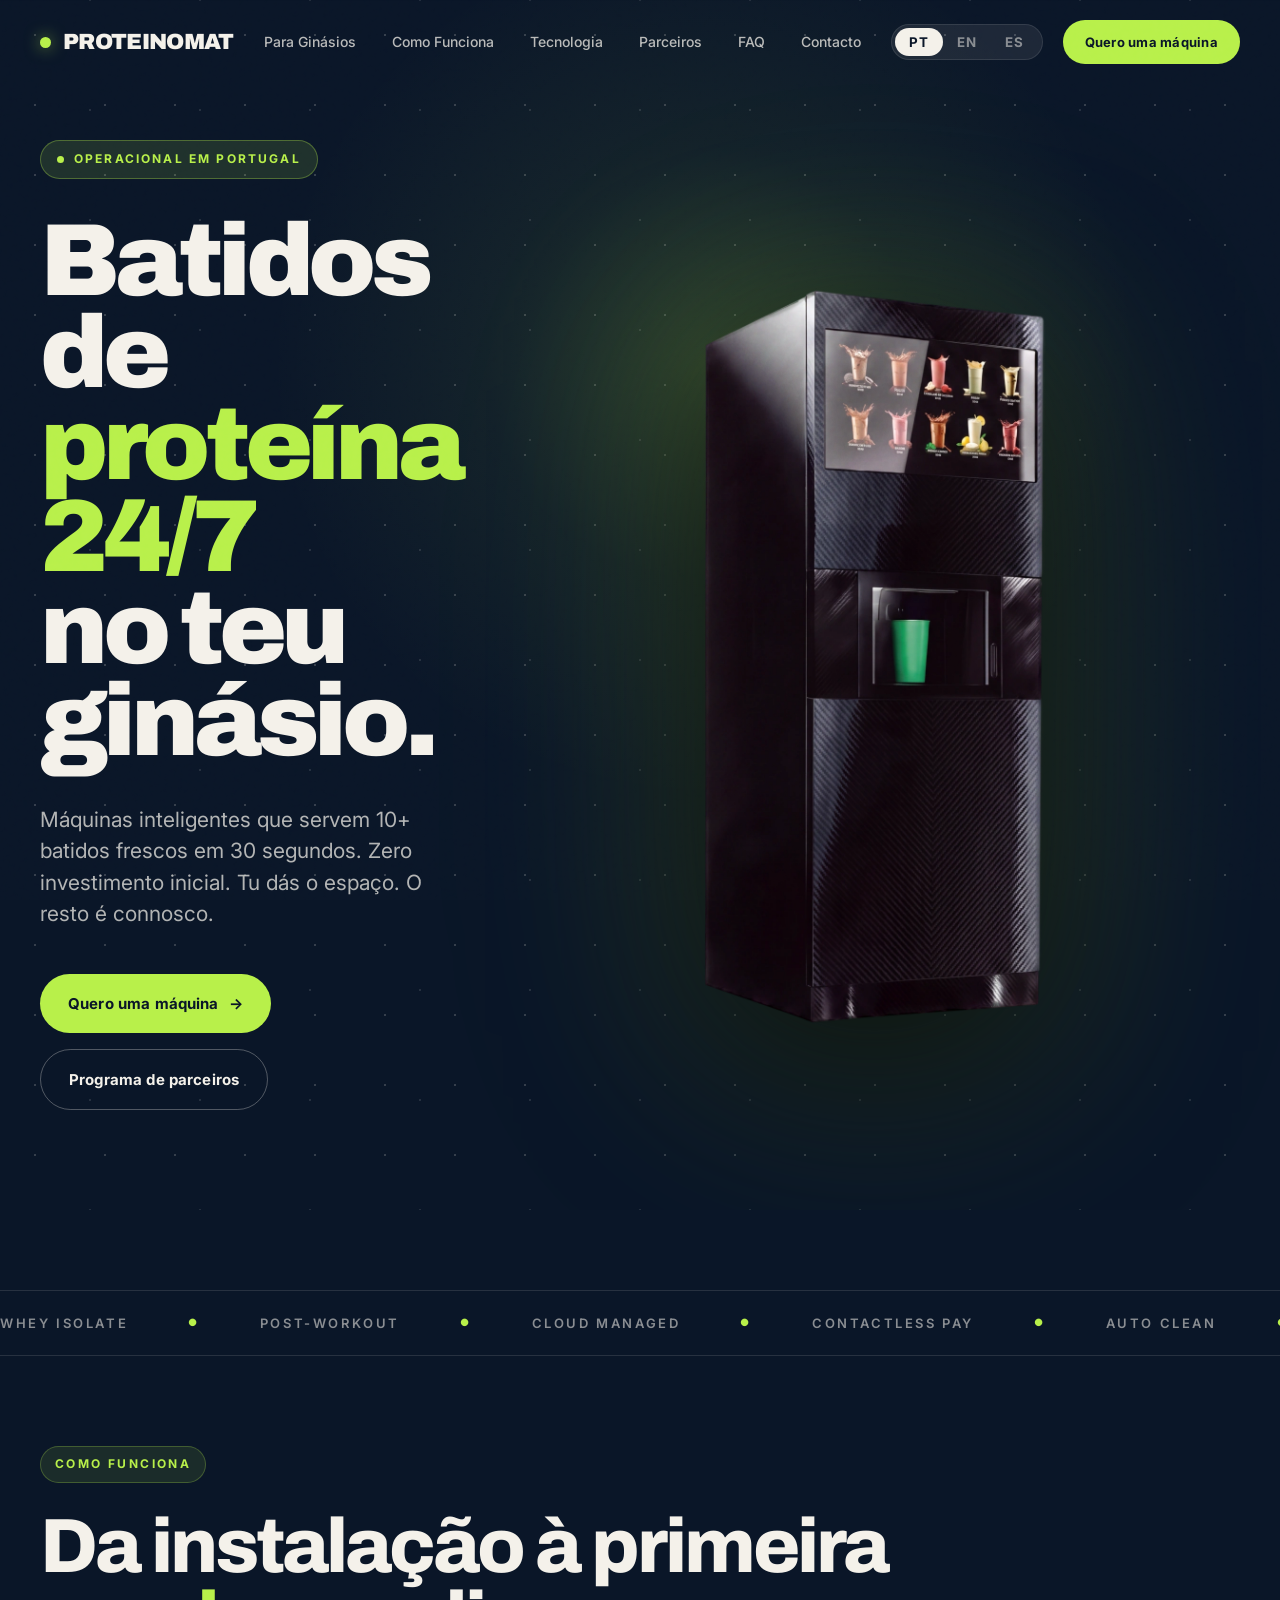
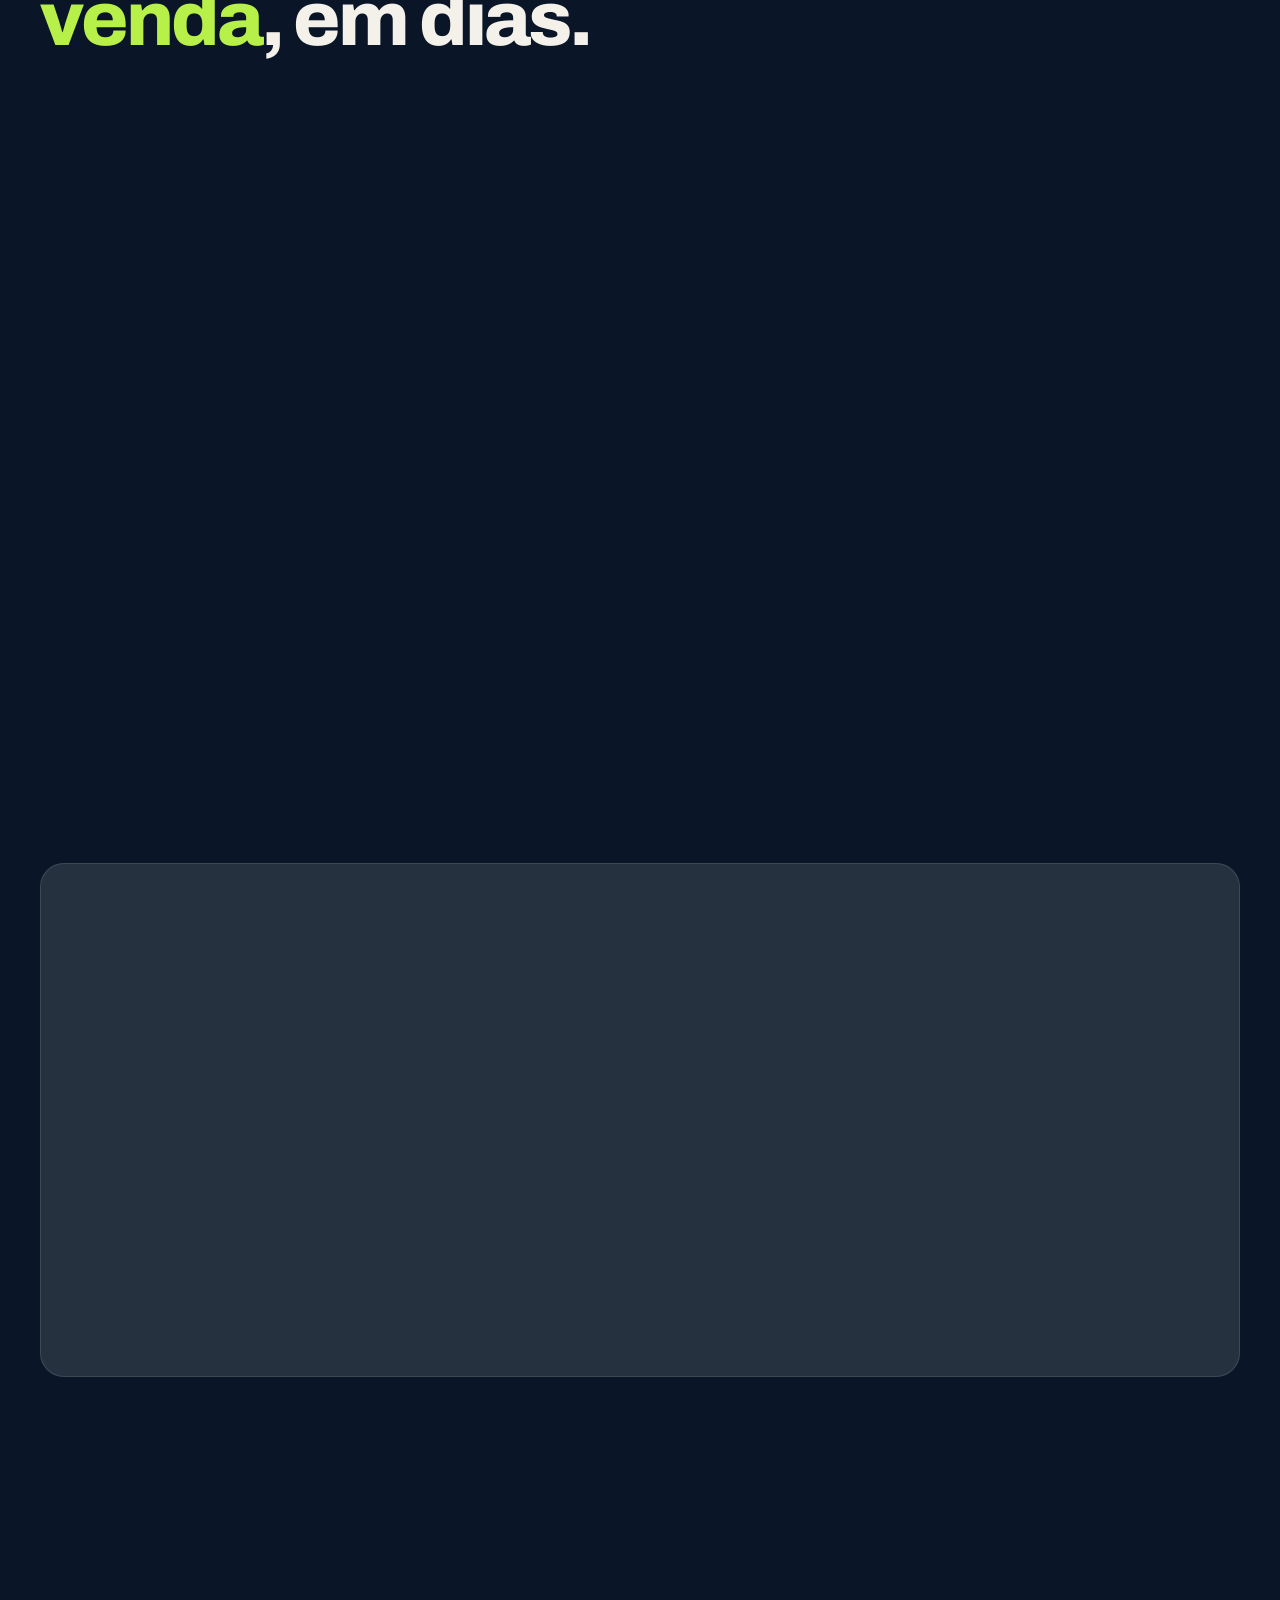
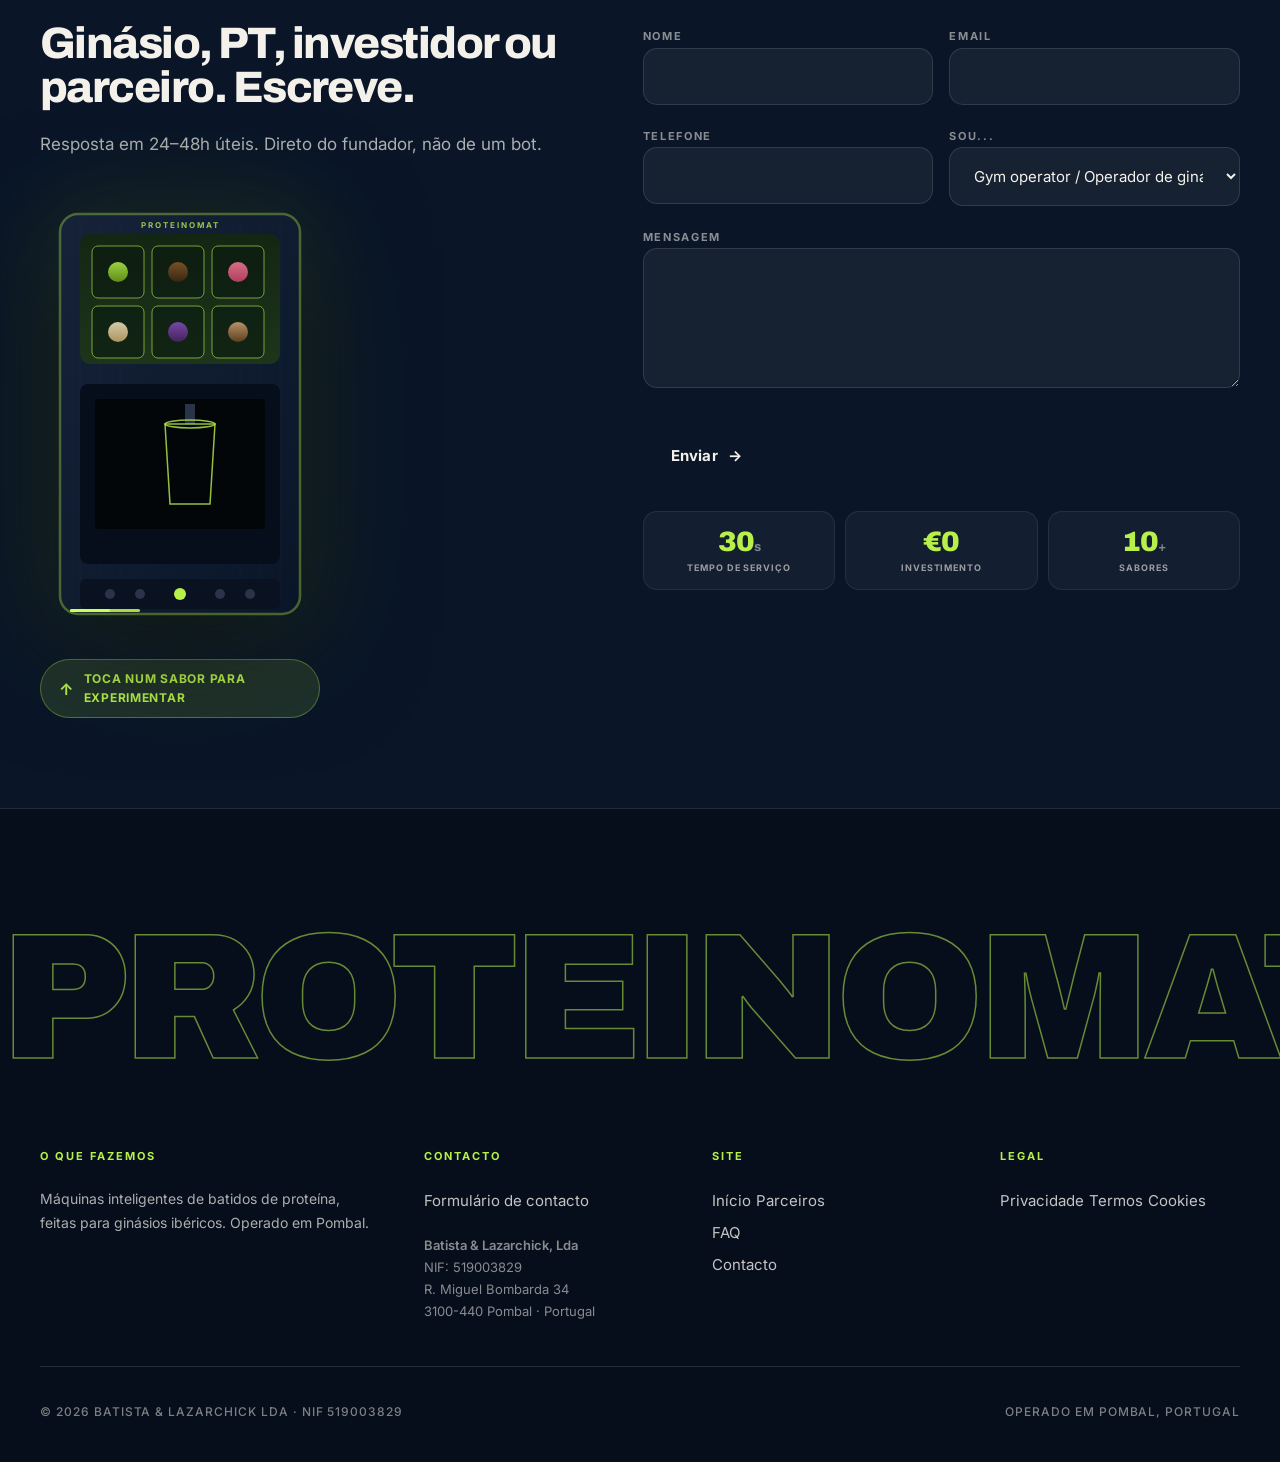
==== commit c538c7d5: "Hero dots: uniform density + subtle twinkle" ====
--- a/index.html
+++ b/index.html
@@ -24,7 +24,7 @@
 <link href="https://fonts.googleapis.com" rel="preconnect"/>
 <link crossorigin="" href="https://fonts.gstatic.com" rel="preconnect"/>
 <link href="https://fonts.googleapis.com/css2?family=Archivo:wght@500;600;700;800;900&amp;family=Inter:wght@400;500;600;700&amp;display=swap" rel="stylesheet"/>
-<link href="assets/css/main.css?v=31" rel="stylesheet"/>
+<link href="assets/css/main.css?v=33" rel="stylesheet"/>
 <!-- Organization schema -->
 <script type="application/ld+json">
 {
@@ -115,26 +115,24 @@
   z-index: 0;
   transform: translate(-50%, -50%);
 }
-/* Protein powder splash — decorative dots */
+/* Protein powder splash — subtle twinkling dots, even density across hero */
 .hero::after {
   content: "";
   position: absolute;
-  top: 10%;
-  left: 40%;
-  width: 60%;
-  height: 80%;
+  inset: 0;
   background-image:
-    radial-gradient(circle at 20% 30%, rgba(244,241,234,0.3) 1px, transparent 2px),
-    radial-gradient(circle at 80% 20%, rgba(244,241,234,0.2) 1.5px, transparent 2px),
-    radial-gradient(circle at 60% 70%, rgba(244,241,234,0.25) 1px, transparent 2px),
-    radial-gradient(circle at 30% 80%, rgba(244,241,234,0.15) 2px, transparent 3px),
-    radial-gradient(circle at 90% 60%, rgba(244,241,234,0.2) 1px, transparent 2px),
-    radial-gradient(circle at 10% 50%, rgba(244,241,234,0.18) 1.5px, transparent 2px);
-  background-size: 120px 120px, 80px 80px, 150px 150px, 100px 100px, 90px 90px, 110px 110px;
+    radial-gradient(circle, rgba(244,241,234,0.22) 1px, transparent 1.5px),
+    radial-gradient(circle, rgba(244,241,234,0.14) 1px, transparent 1.5px);
+  background-size: 70px 70px, 110px 110px;
+  background-position: 0 0, 35px 55px;
   pointer-events: none;
   z-index: 0;
-  opacity: 0.7;
-  filter: blur(0.5px);
+  opacity: 0.85;
+  animation: heroTwinkle 6s ease-in-out infinite;
+}
+@keyframes heroTwinkle {
+  0%, 100% { opacity: 0.55; }
+  50%      { opacity: 0.95; }
 }
 .hero .container { position: relative; z-index: 2; }
 .hero-grid {
@@ -1094,8 +1092,8 @@
 </button>
 <div class="form-success" data-lang="pt">Obrigado. Respondemos em 24–48h.</div>
 <div class="form-success" data-lang="en">Thanks. We'll reply in 24–48h.</div><div class="form-success" data-lang="es">Gracias. Respondemos en 24–48h.</div>
-<div class="form-error" data-lang="pt">Algo correu mal. Tenta de novo ou escreve para aron@proteinomat.com.</div>
-<div class="form-error" data-lang="en">Something went wrong. Try again or email aron@proteinomat.com.</div><div class="form-error" data-lang="es">Algo salió mal. Inténtalo de nuevo o escribe a aron@proteinomat.com.</div>
+<div class="form-error" data-lang="pt">Algo correu mal. Tenta de novo daqui a uns minutos.</div>
+<div class="form-error" data-lang="en">Something went wrong. Try again in a moment.</div><div class="form-error" data-lang="es">Algo salió mal. Inténtalo de nuevo en un momento.</div>
 </form>
 <!-- METRIC CARDS — sit below the form to balance the column with the machine on the left -->
 <div class="contact-metrics">
@@ -1132,7 +1130,7 @@
 </div>
 <div class="footer-col">
 <h5 data-lang="pt">Contacto</h5><h5 data-lang="en">Contact</h5><h5 data-lang="es">Contacto</h5>
-<a href="mailto:aron@proteinomat.com">aron@proteinomat.com</a>
+<a data-lang="pt" href="#contact">Formulário de contacto</a><a data-lang="en" href="#contact">Contact form</a><a data-lang="es" href="#contact">Formulario de contacto</a>
 <p class="footer-address">
 <strong>Batista &amp; Lazarchick, Lda</strong><br/>
           NIF: 519003829<br/>
@@ -1161,7 +1159,7 @@
 </div>
 </div>
 </footer>
-<script src="assets/js/main.js?v=31"></script>
+<script src="assets/js/main.js?v=33"></script>
 <script>
   // ===== INTERACTIVE MACHINE =====
   (function() {
--- a/assets/css/main.css
+++ b/assets/css/main.css
@@ -528,4 +528,9 @@
   .footer-bottom { flex-direction: column; text-align: center; }
   .cookie-banner { left: 16px; right: 16px; bottom: 16px; padding: 22px; }
   nav.top .inner { padding: 0 24px; }
-}
+  /* Hide nav CTA on mobile — menu toggle gives access via mobile menu */
+  .btn-nav { display: none; }
+  /* Tighten nav-right gap and lang pill so all 3 lang buttons fit */
+  .nav-right { gap: 10px; }
+  .lang button { padding: 5px 10px; font-size: 10px; }
+}
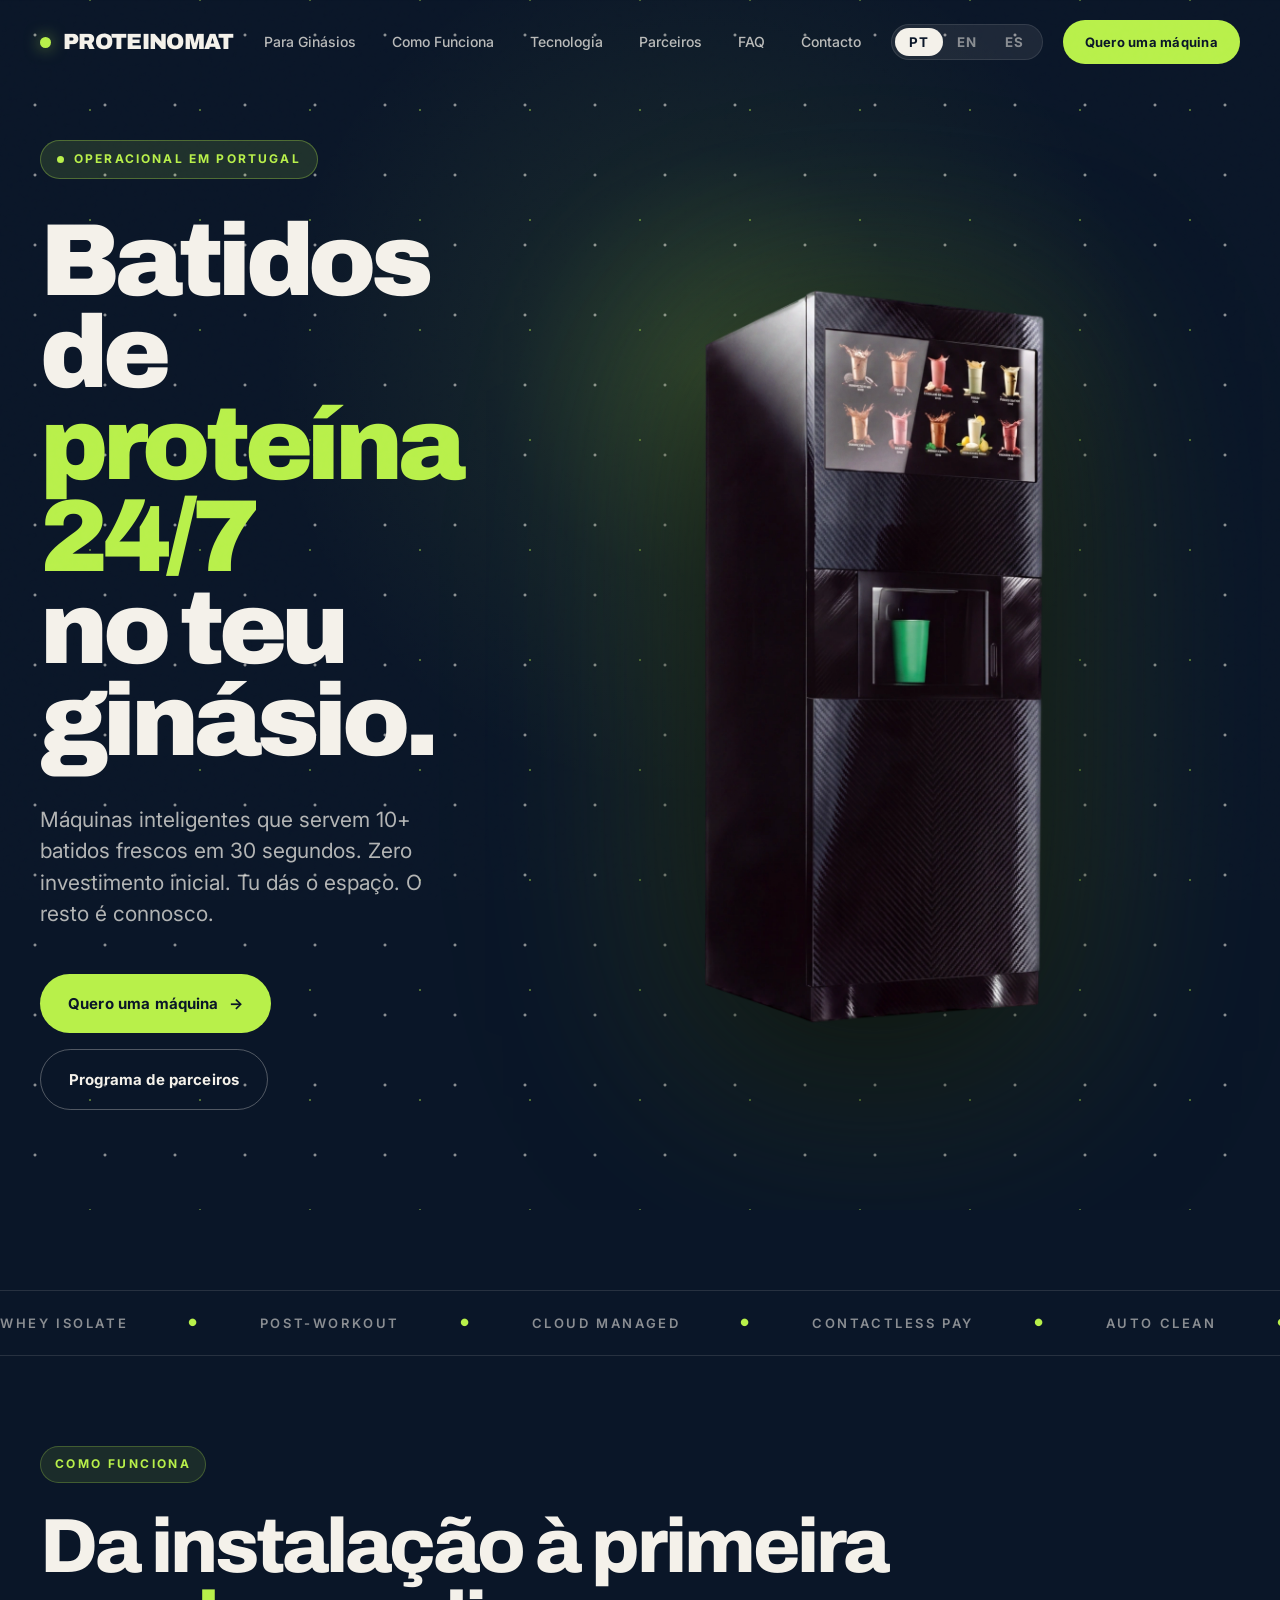
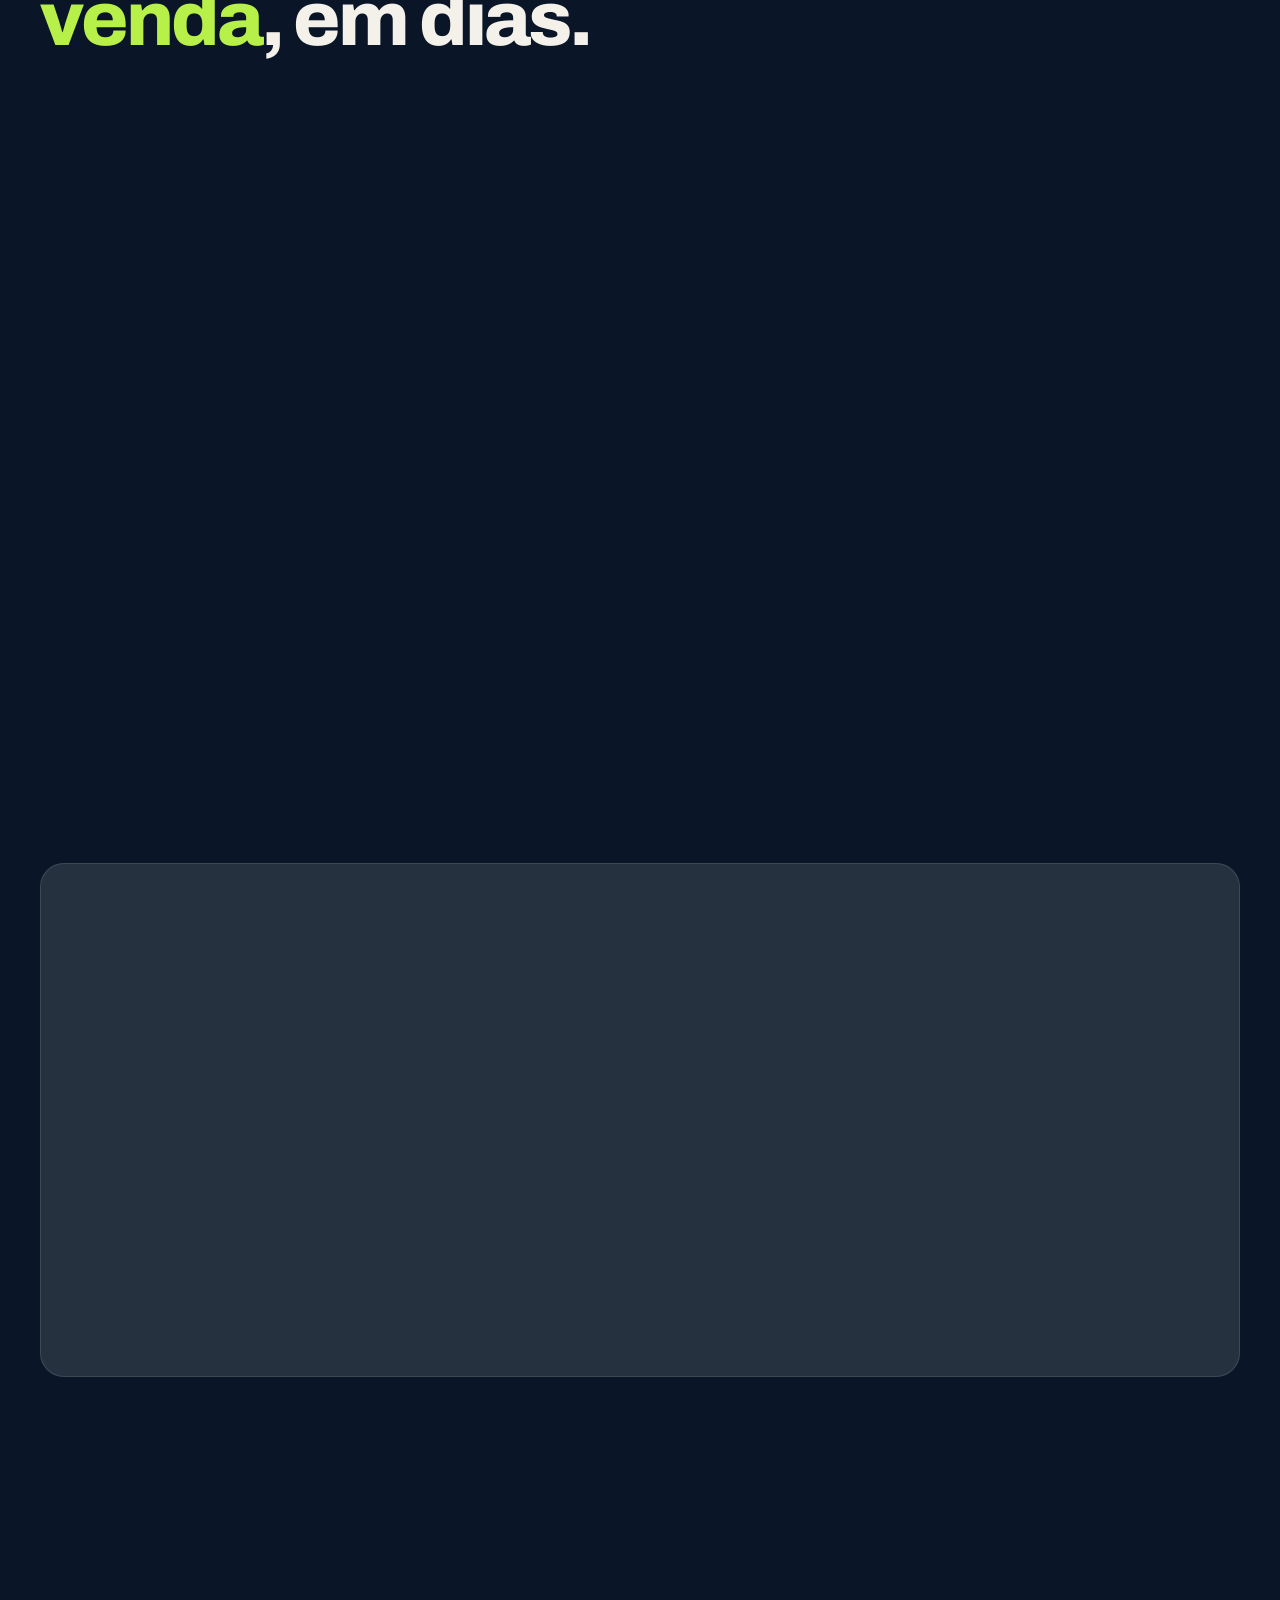
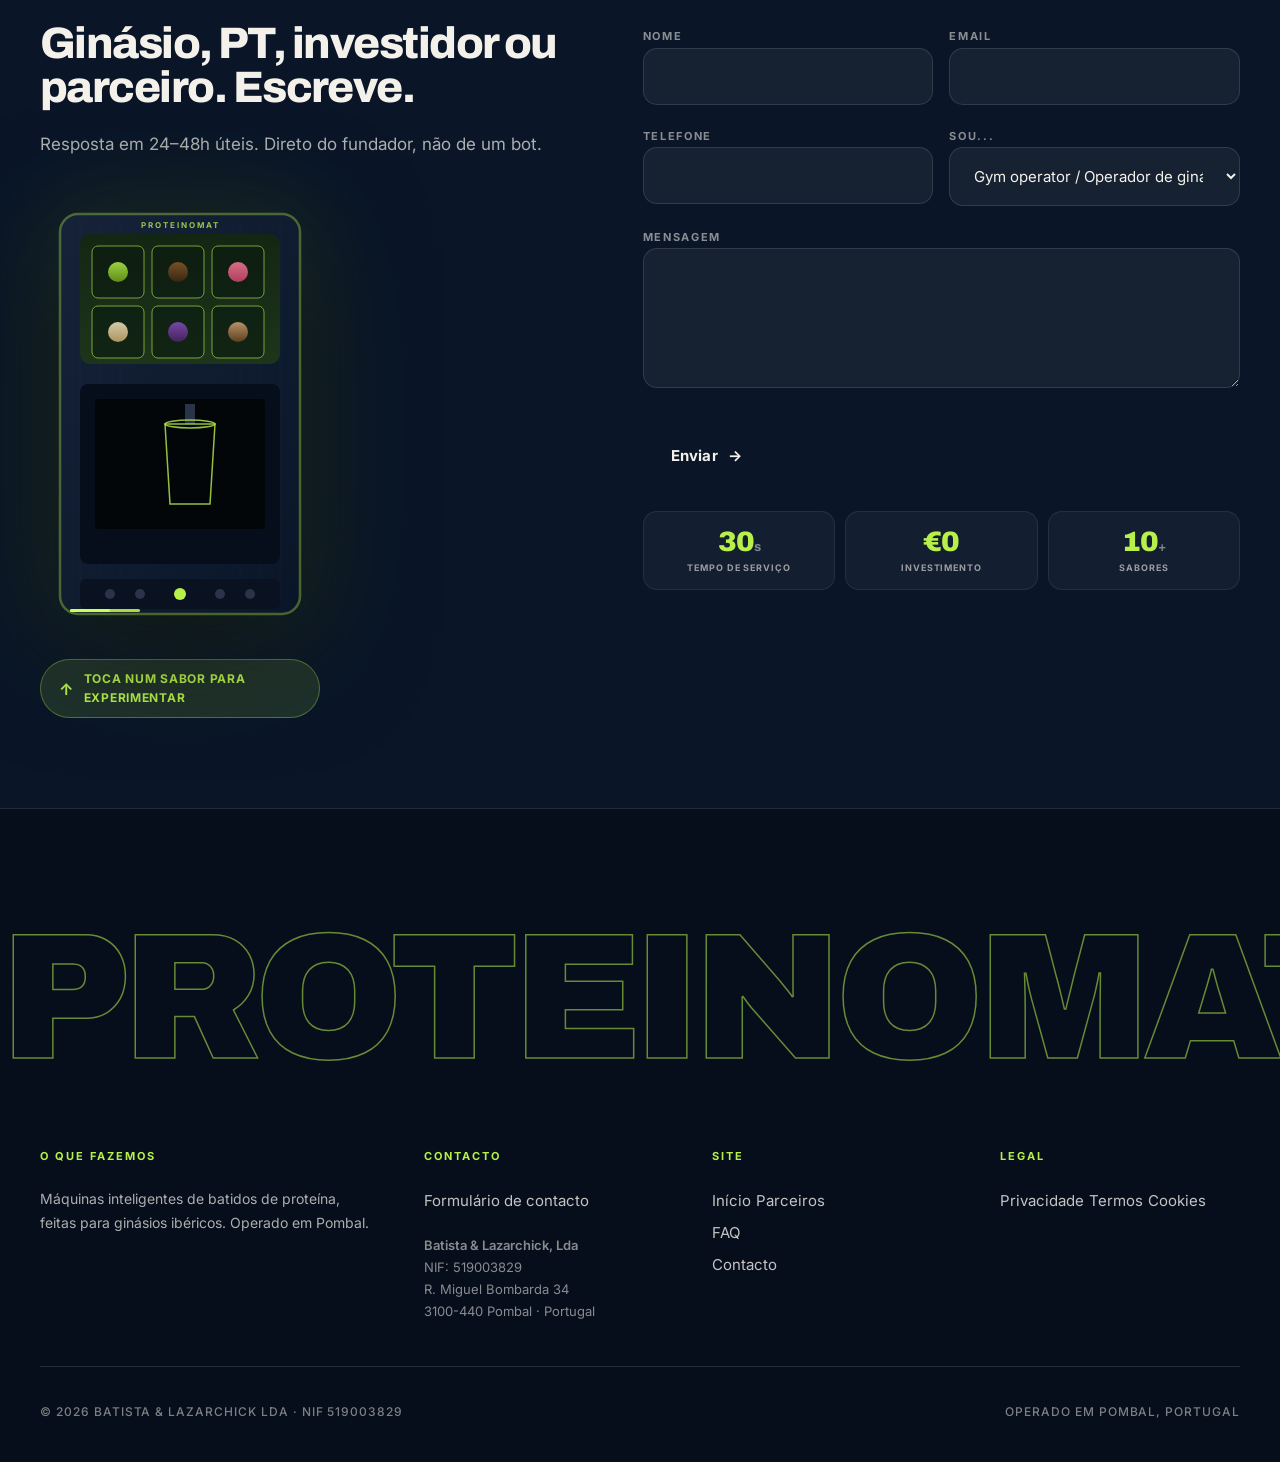
==== commit c3858cec: "Stronger hero twinkle (lime+cream) + instant submit feedback spinner" ====
--- a/index.html
+++ b/index.html
@@ -24,7 +24,7 @@
 <link href="https://fonts.googleapis.com" rel="preconnect"/>
 <link crossorigin="" href="https://fonts.gstatic.com" rel="preconnect"/>
 <link href="https://fonts.googleapis.com/css2?family=Archivo:wght@500;600;700;800;900&amp;family=Inter:wght@400;500;600;700&amp;display=swap" rel="stylesheet"/>
-<link href="assets/css/main.css?v=33" rel="stylesheet"/>
+<link href="assets/css/main.css?v=34" rel="stylesheet"/>
 <!-- Organization schema -->
 <script type="application/ld+json">
 {
@@ -121,18 +121,18 @@
   position: absolute;
   inset: 0;
   background-image:
-    radial-gradient(circle, rgba(244,241,234,0.22) 1px, transparent 1.5px),
-    radial-gradient(circle, rgba(244,241,234,0.14) 1px, transparent 1.5px);
+    radial-gradient(circle, rgba(244,241,234,0.55) 1.2px, transparent 1.8px),
+    radial-gradient(circle, rgba(184,240,74,0.4) 1px, transparent 1.5px);
   background-size: 70px 70px, 110px 110px;
   background-position: 0 0, 35px 55px;
   pointer-events: none;
   z-index: 0;
-  opacity: 0.85;
-  animation: heroTwinkle 6s ease-in-out infinite;
+  opacity: 1;
+  animation: heroTwinkle 5s ease-in-out infinite;
 }
 @keyframes heroTwinkle {
   0%, 100% { opacity: 0.55; }
-  50%      { opacity: 0.95; }
+  50%      { opacity: 1; }
 }
 .hero .container { position: relative; z-index: 2; }
 .hero-grid {
@@ -1159,7 +1159,7 @@
 </div>
 </div>
 </footer>
-<script src="assets/js/main.js?v=33"></script>
+<script src="assets/js/main.js?v=34"></script>
 <script>
   // ===== INTERACTIVE MACHINE =====
   (function() {
--- a/assets/css/main.css
+++ b/assets/css/main.css
@@ -424,6 +424,27 @@
 form textarea { min-height: 140px; resize: vertical; }
 form label { font-family: 'Inter', sans-serif; font-size: 11px; font-weight: 700; letter-spacing: 0.15em; text-transform: uppercase; color: rgba(244,241,234,0.55); margin-bottom: -8px; margin-top: 10px; }
 form button[type="submit"] { align-self: flex-start; margin-top: 16px; }
+
+/* Submit button — instant "sending" state with spinner */
+form button[type="submit"].is-sending {
+  opacity: 0.85;
+  cursor: wait;
+}
+form button[type="submit"]:disabled { cursor: wait; }
+.btn-spinner {
+  display: inline-block;
+  width: 14px;
+  height: 14px;
+  border-radius: 50%;
+  border: 2px solid currentColor;
+  border-right-color: transparent;
+  margin-right: 10px;
+  vertical-align: -2px;
+  animation: btnSpin 0.7s linear infinite;
+}
+@keyframes btnSpin {
+  to { transform: rotate(360deg); }
+}
 .form-success, .form-error { display: none; padding: 18px 22px; border-radius: 14px; font-size: 15px; margin-top: 14px; font-weight: 600; }
 .form-success { background: var(--green); color: var(--navy); }
 .form-error { background: rgba(255, 107, 74, 0.15); color: var(--rust); border: 1px solid rgba(255,107,74,0.3); }
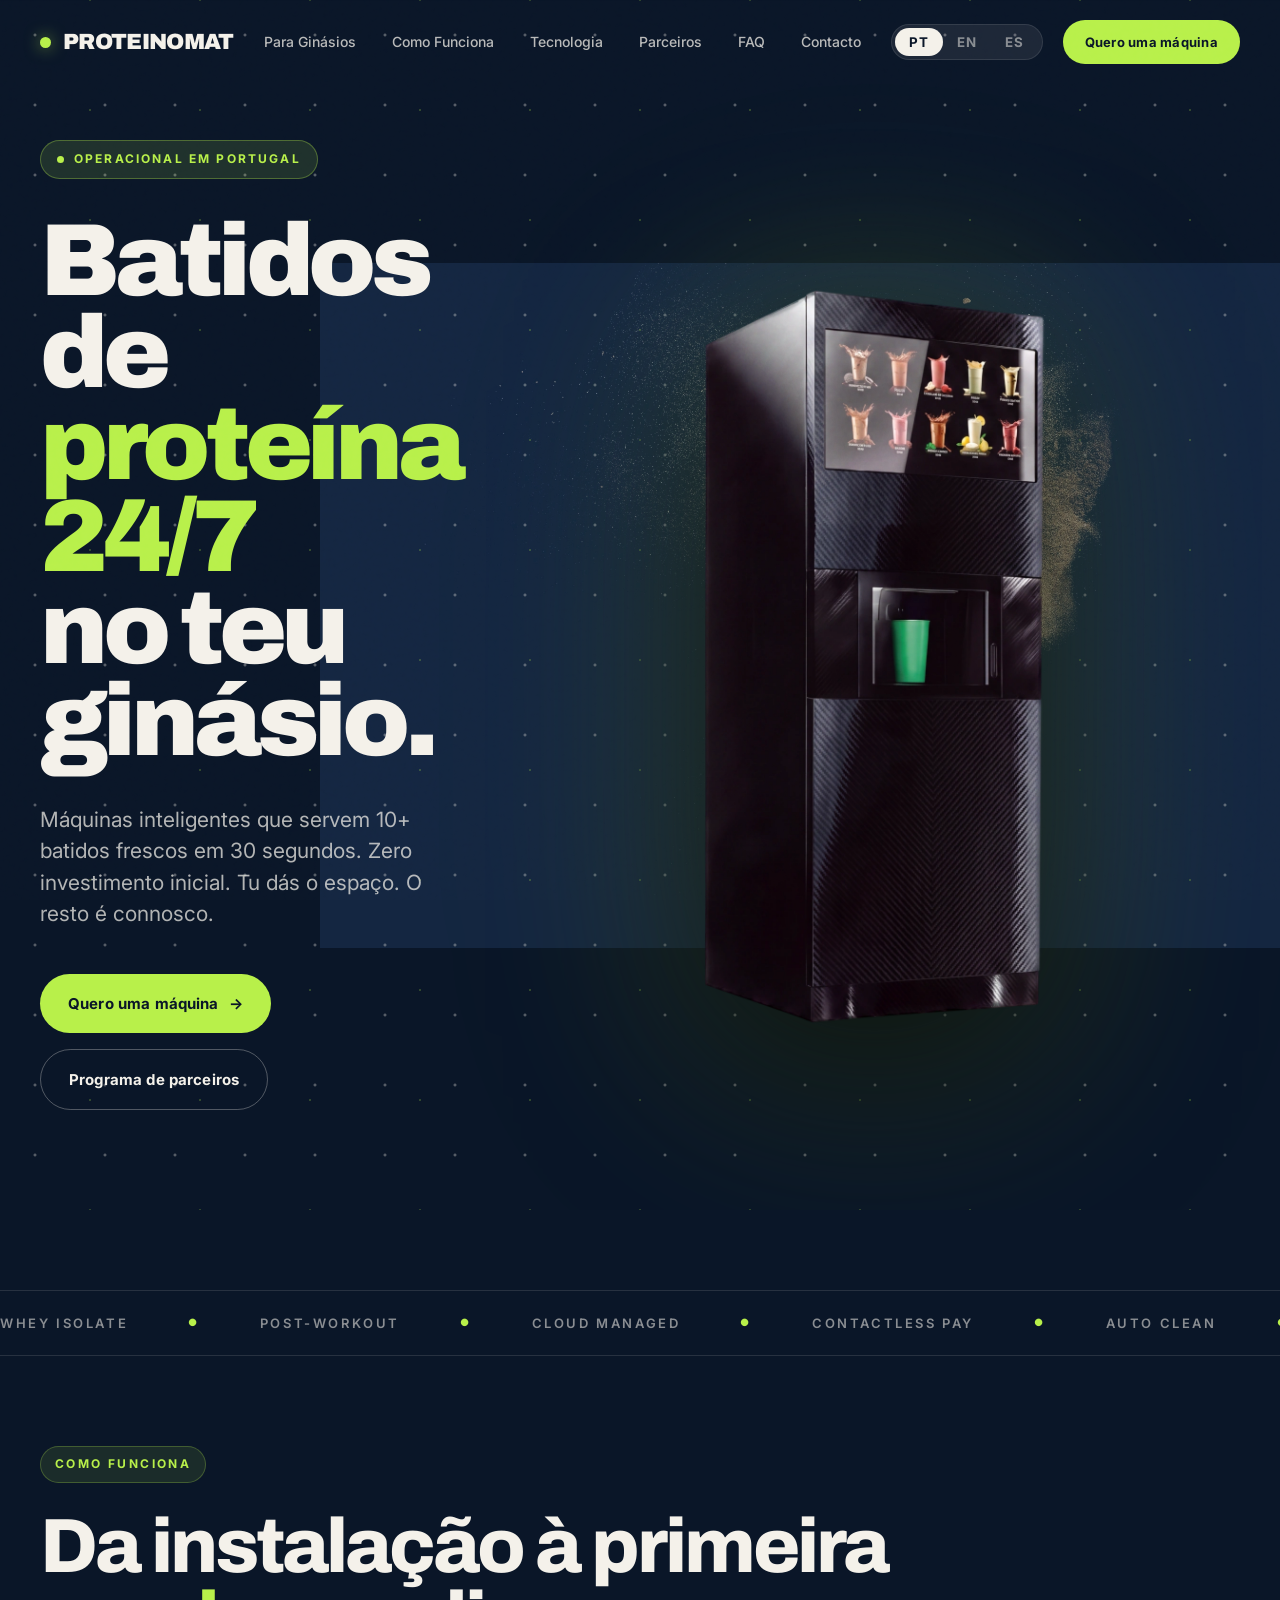
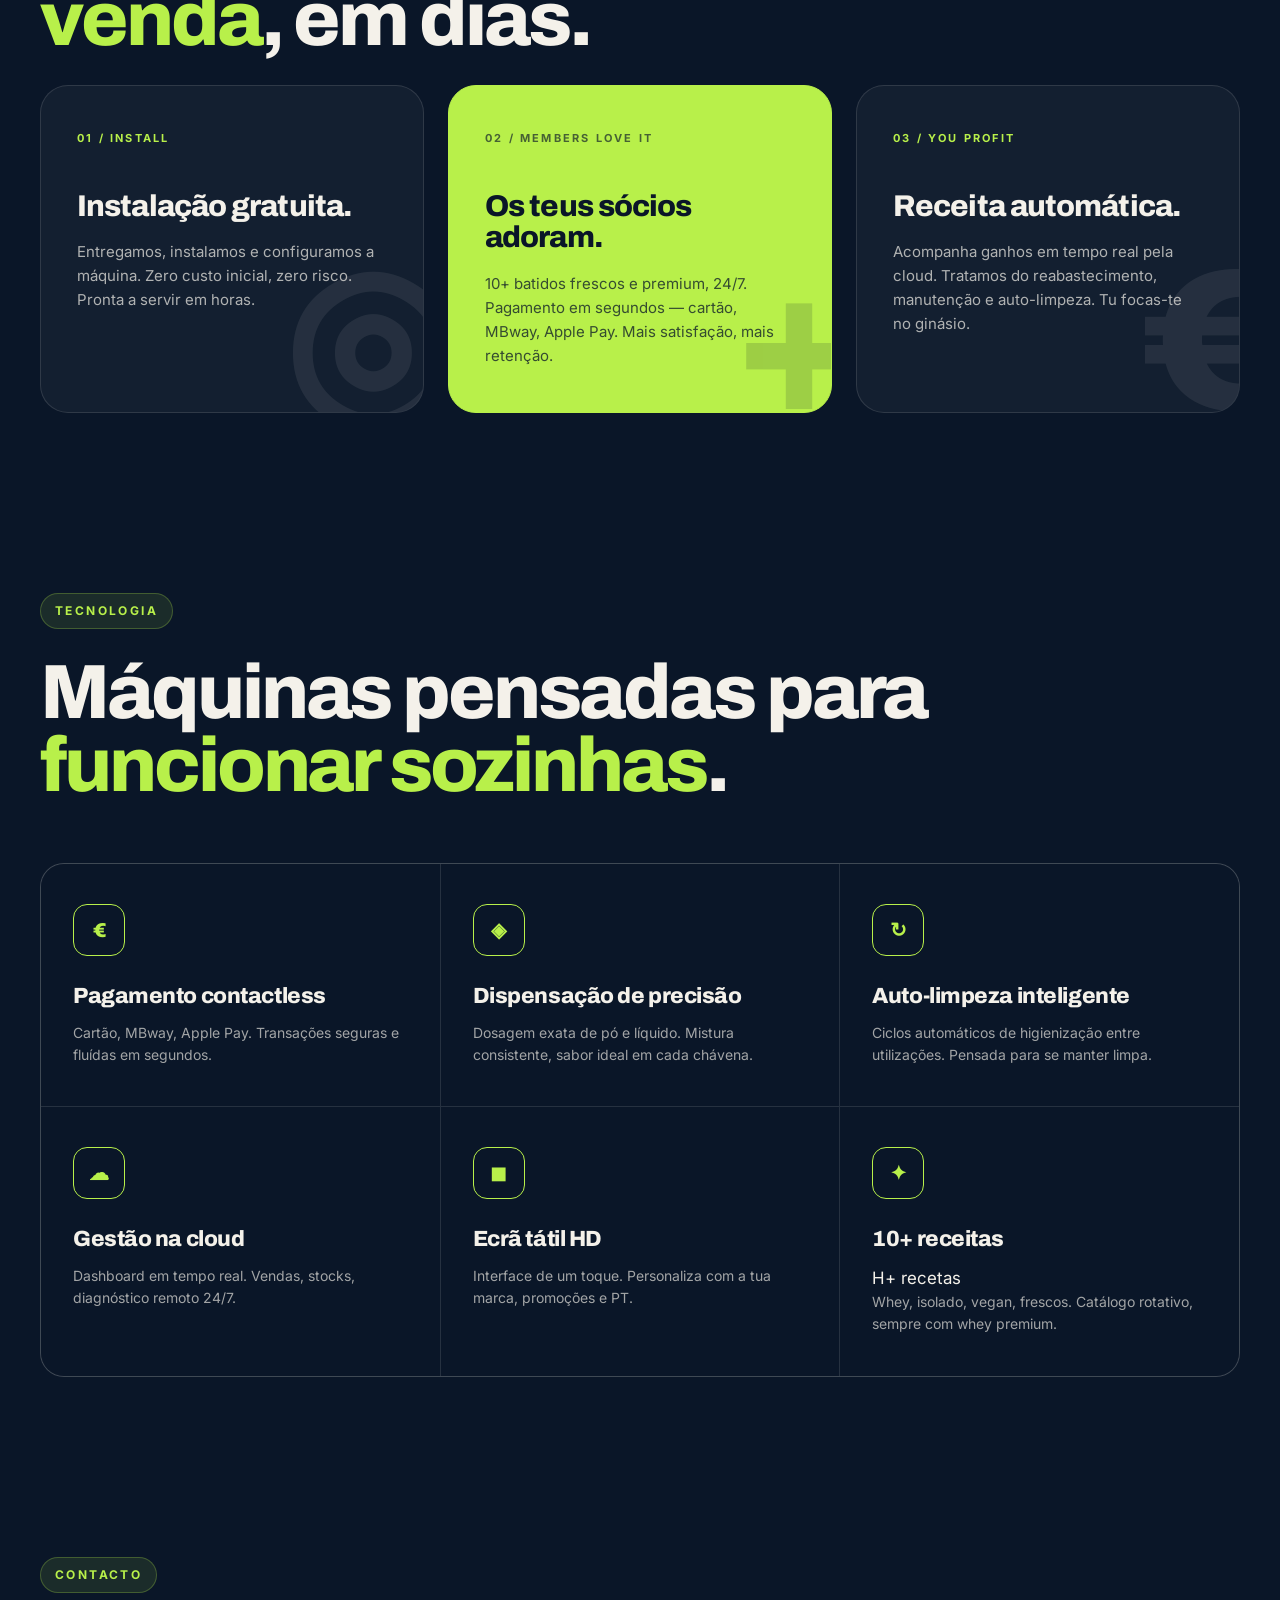
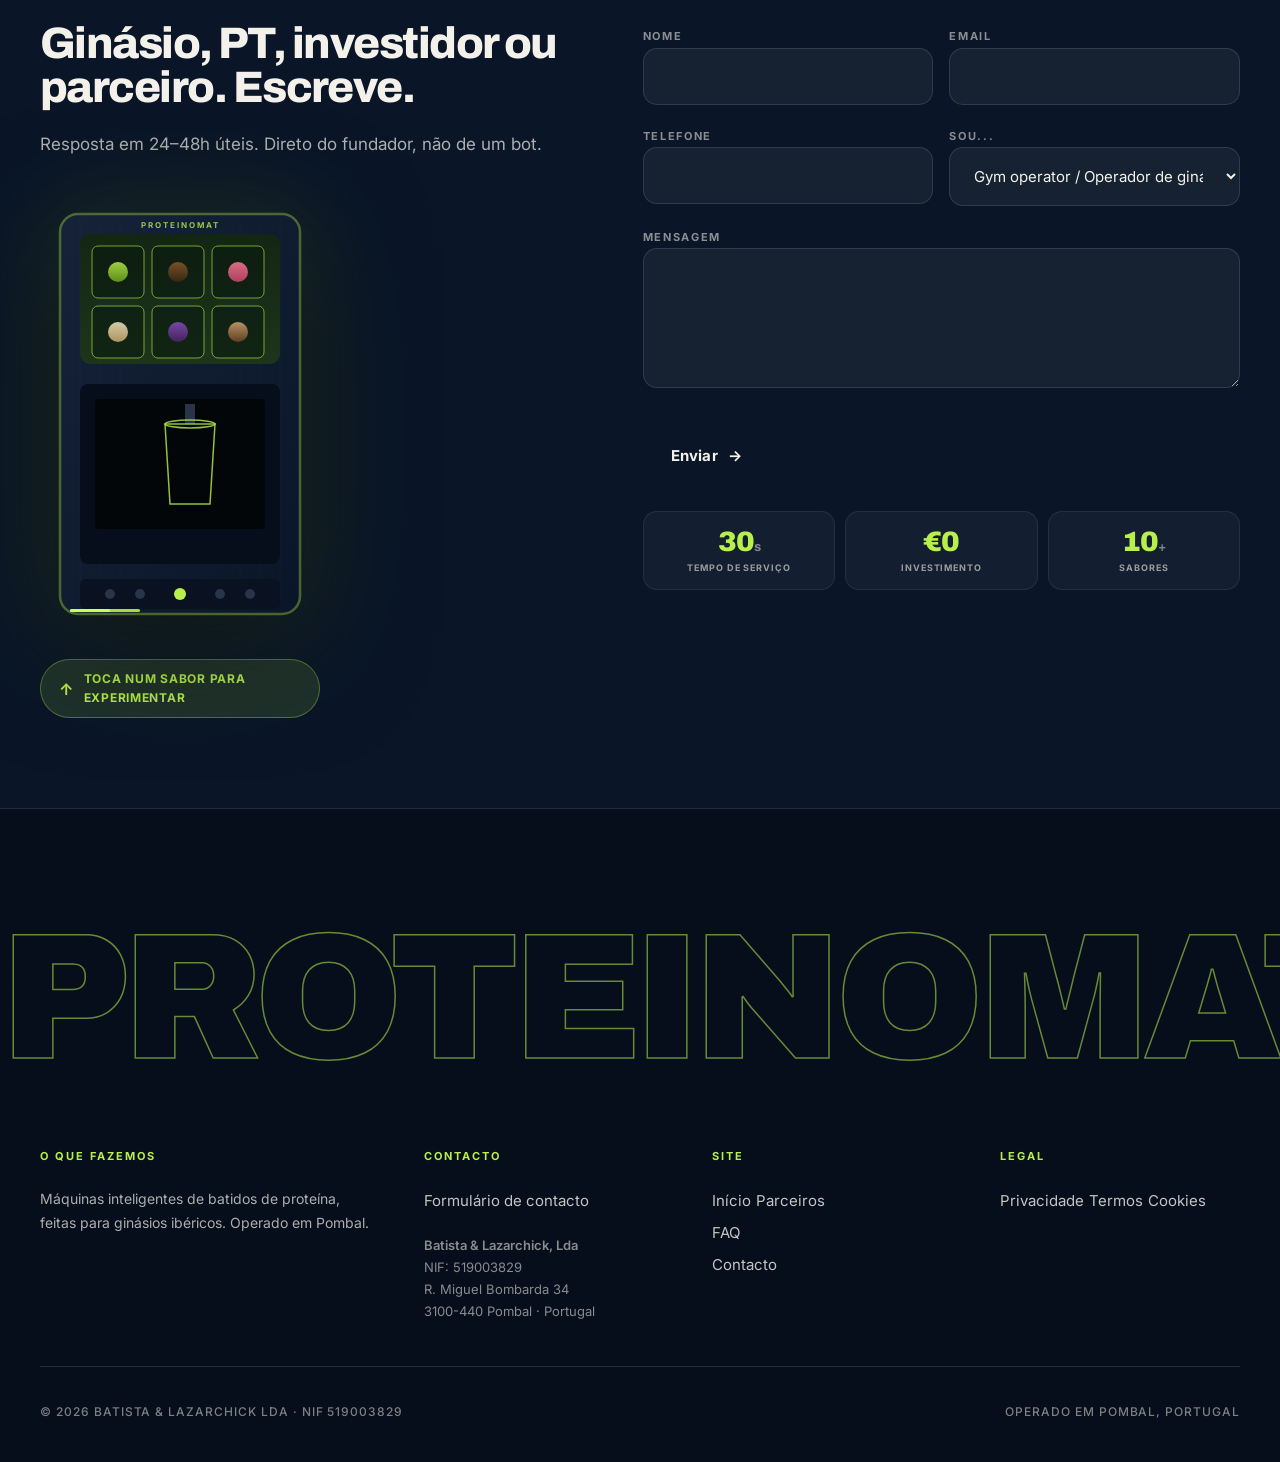
==== commit e30c4e99: "Replace hero green blotch with protein powder splash backdrop" ====
--- a/index.html
+++ b/index.html
@@ -24,7 +24,7 @@
 <link href="https://fonts.googleapis.com" rel="preconnect"/>
 <link crossorigin="" href="https://fonts.gstatic.com" rel="preconnect"/>
 <link href="https://fonts.googleapis.com/css2?family=Archivo:wght@500;600;700;800;900&amp;family=Inter:wght@400;500;600;700&amp;display=swap" rel="stylesheet"/>
-<link href="assets/css/main.css?v=34" rel="stylesheet"/>
+<link href="assets/css/main.css?v=36" rel="stylesheet"/>
 <!-- Organization schema -->
 <script type="application/ld+json">
 {
@@ -104,25 +104,30 @@
 .hero::before {
   content: "";
   position: absolute;
-  top: 30%;
-  left: 55%;
-  width: 80vw;
-  height: 80vw;
-  max-width: 1100px;
-  max-height: 1100px;
-  background: radial-gradient(circle, rgba(184,240,74,0.18) 0%, rgba(184,240,74,0.05) 30%, transparent 60%);
+  top: 50%;
+  left: 70%;
+  width: 90vw;
+  height: 75vw;
+  max-width: 1300px;
+  max-height: 900px;
+  background-image: url("assets/img/hero-splash.webp");
+  background-repeat: no-repeat;
+  background-position: center;
+  background-size: contain;
+  opacity: 0.7;
+  mix-blend-mode: screen;
   pointer-events: none;
   z-index: 0;
   transform: translate(-50%, -50%);
 }
-/* Protein powder splash — subtle twinkling dots, even density across hero */
+/* Subtle ambient dots — fill left side empty space, recede where splash is */
 .hero::after {
   content: "";
   position: absolute;
   inset: 0;
   background-image:
-    radial-gradient(circle, rgba(244,241,234,0.55) 1.2px, transparent 1.8px),
-    radial-gradient(circle, rgba(184,240,74,0.4) 1px, transparent 1.5px);
+    radial-gradient(circle, rgba(244,241,234,0.32) 1.2px, transparent 1.8px),
+    radial-gradient(circle, rgba(184,240,74,0.22) 1px, transparent 1.5px);
   background-size: 70px 70px, 110px 110px;
   background-position: 0 0, 35px 55px;
   pointer-events: none;
@@ -131,8 +136,8 @@
   animation: heroTwinkle 5s ease-in-out infinite;
 }
 @keyframes heroTwinkle {
-  0%, 100% { opacity: 0.55; }
-  50%      { opacity: 1; }
+  0%, 100% { opacity: 0.4; }
+  50%      { opacity: 0.75; }
 }
 .hero .container { position: relative; z-index: 2; }
 .hero-grid {
@@ -763,8 +768,8 @@
 @media (max-width: 960px) {
   .hero { padding: 120px 0 60px; min-height: auto; }
   .hero-grid { grid-template-columns: 1fr; gap: 60px; }
-  .hero-visual { max-width: 440px; margin: 0 auto; }
-  .hero-visual img { transform: none; }
+  .hero-visual { max-width: 100%; margin: 0 auto; }
+  .hero-visual img { transform: scale(1.05); max-width: 100%; }
   .why-grid, .steps-block, .tech-grid, .partner-teaser-wrap, .contact-wrap { grid-template-columns: 1fr; }
   .step { border-right: none; border-bottom: 1px solid var(--line-light); padding: 36px 0 !important; }
   .step:last-child { border-bottom: none; }
@@ -1159,7 +1164,7 @@
 </div>
 </div>
 </footer>
-<script src="assets/js/main.js?v=34"></script>
+<script src="assets/js/main.js?v=36"></script>
 <script>
   // ===== INTERACTIVE MACHINE =====
   (function() {
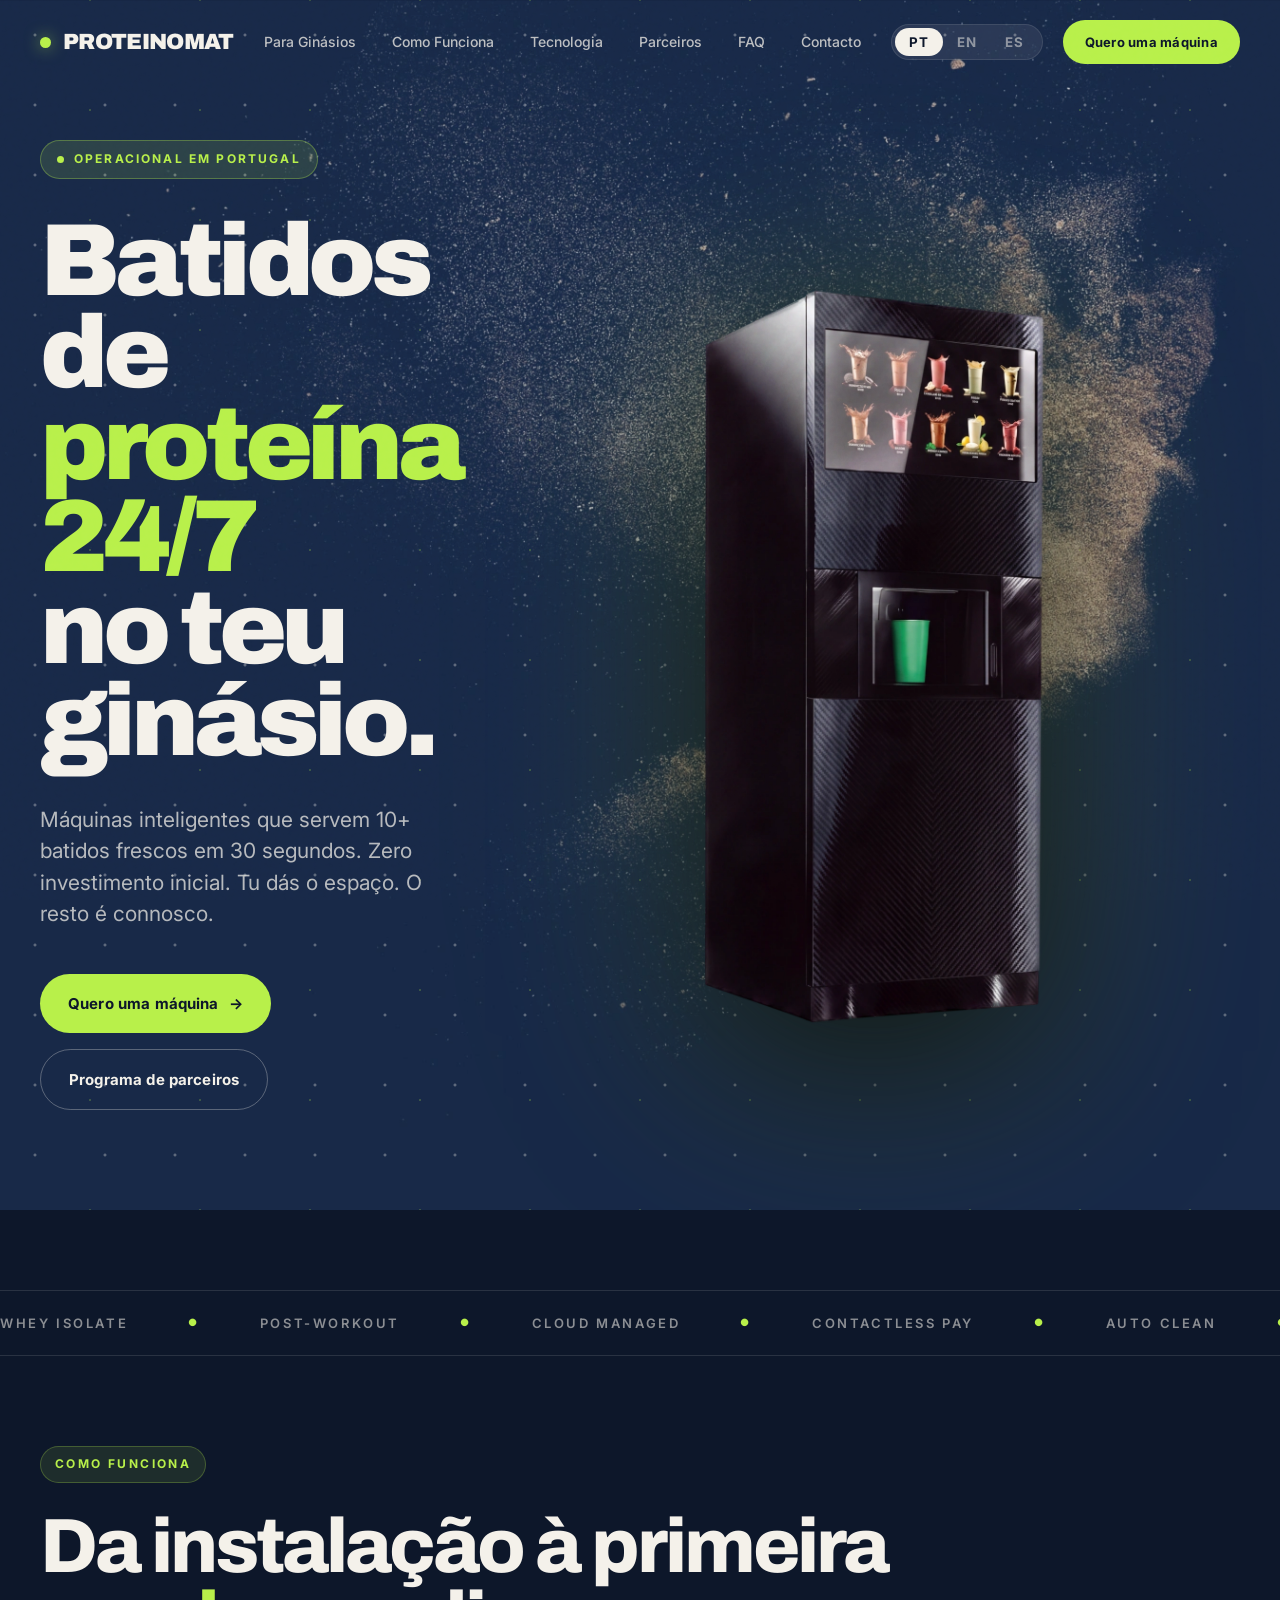
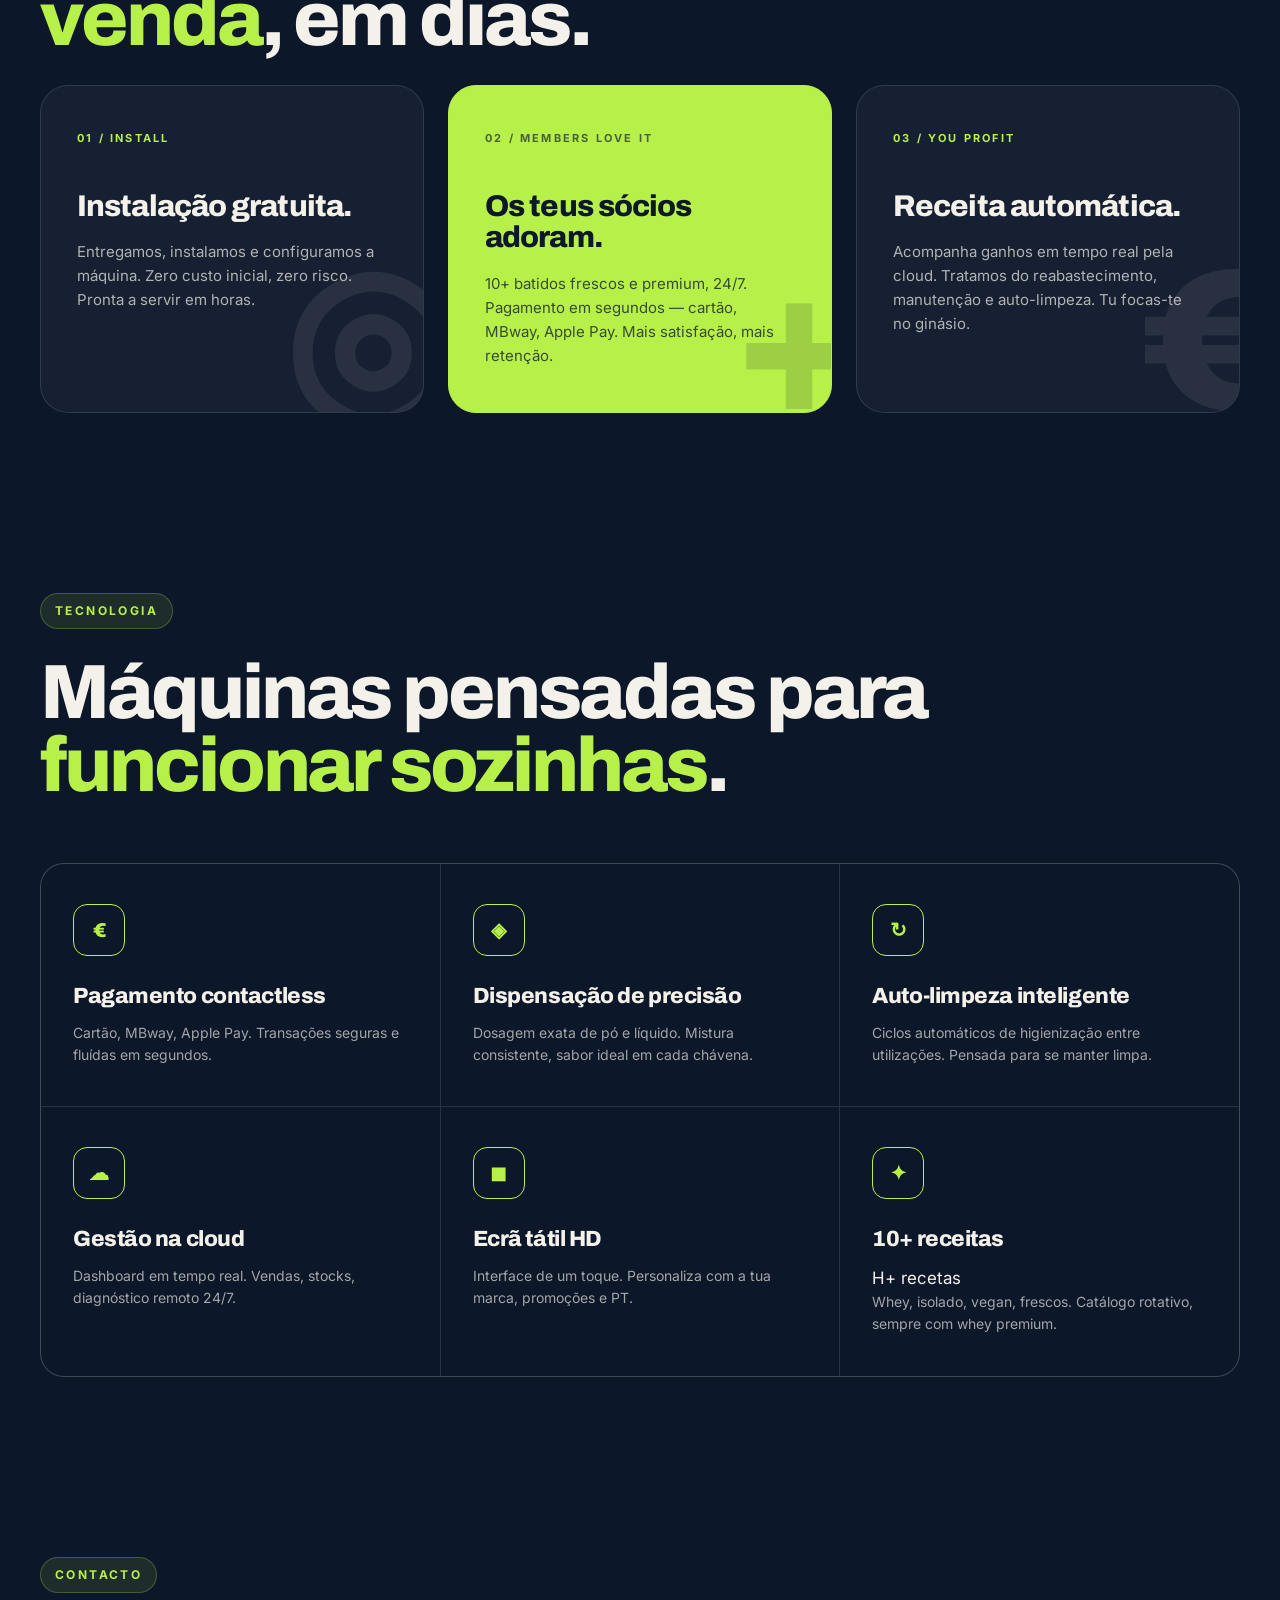
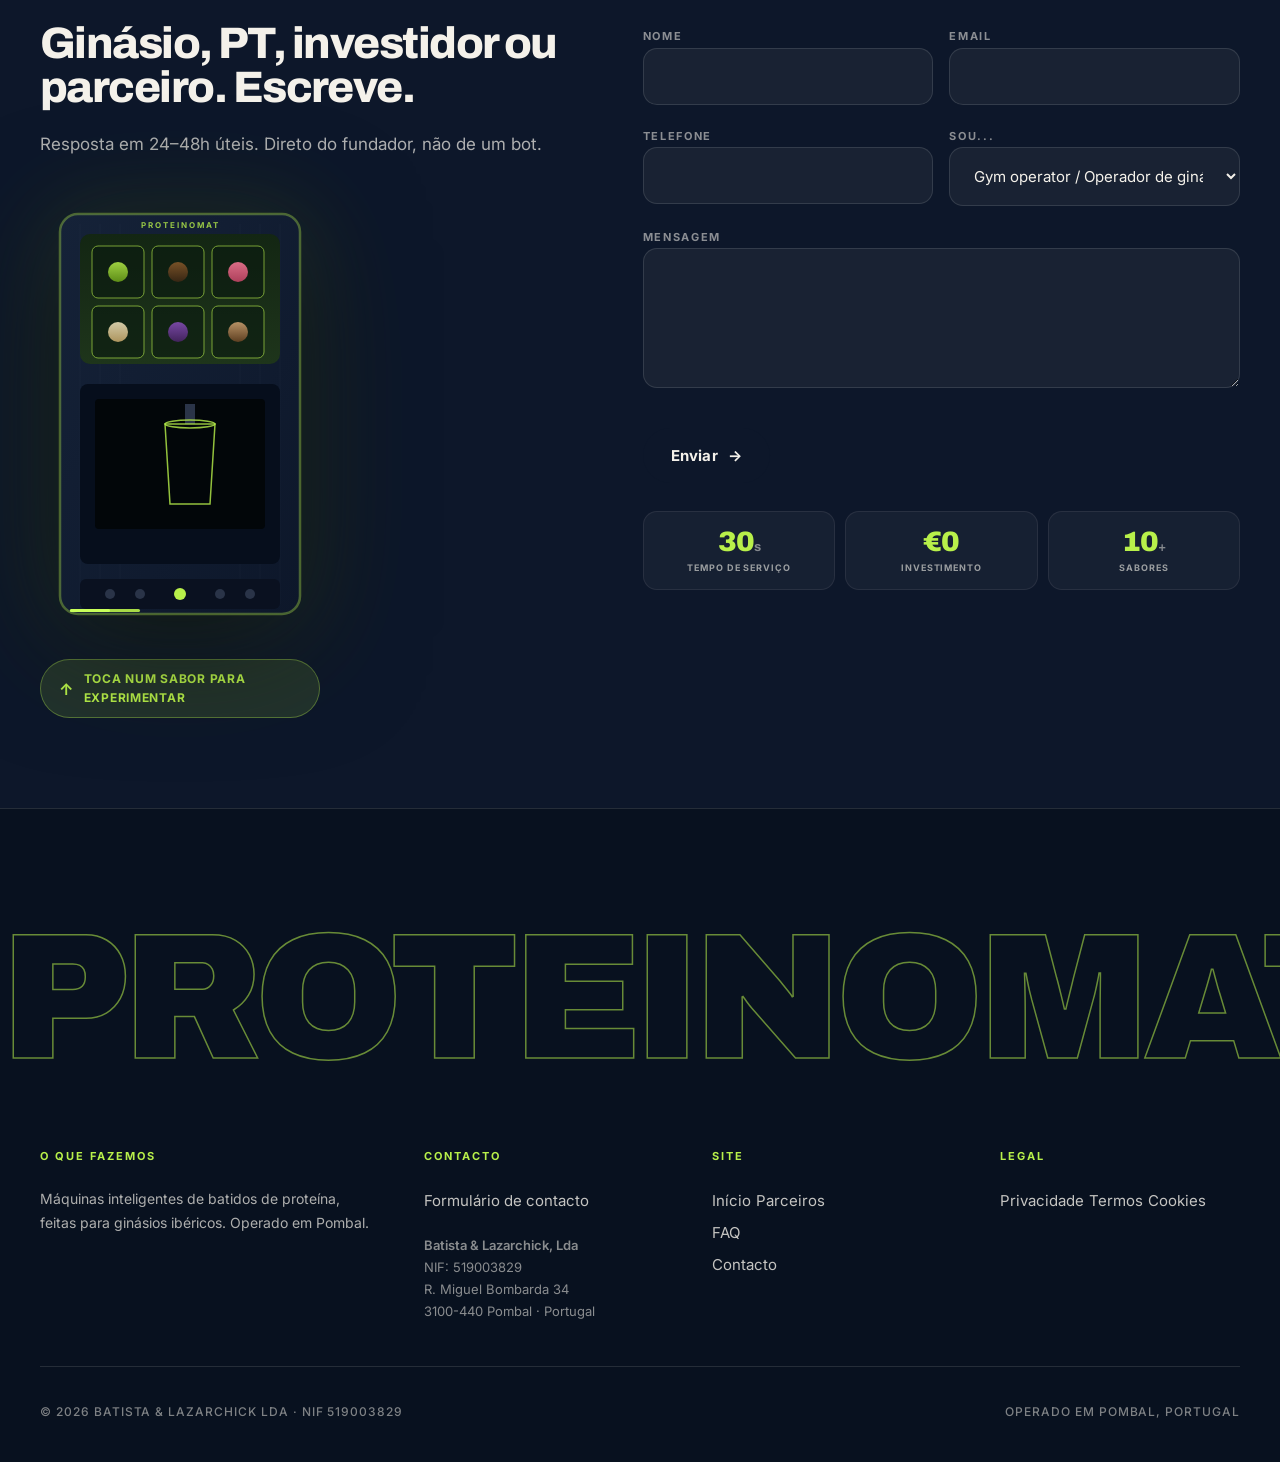
==== commit 0e0044af: "Larger splash, site navy matches splash exactly, green blotch removed" ====
--- a/index.html
+++ b/index.html
@@ -24,7 +24,7 @@
 <link href="https://fonts.googleapis.com" rel="preconnect"/>
 <link crossorigin="" href="https://fonts.gstatic.com" rel="preconnect"/>
 <link href="https://fonts.googleapis.com/css2?family=Archivo:wght@500;600;700;800;900&amp;family=Inter:wght@400;500;600;700&amp;display=swap" rel="stylesheet"/>
-<link href="assets/css/main.css?v=36" rel="stylesheet"/>
+<link href="assets/css/main.css?v=37" rel="stylesheet"/>
 <!-- Organization schema -->
 <script type="application/ld+json">
 {
@@ -105,16 +105,16 @@
   content: "";
   position: absolute;
   top: 50%;
-  left: 70%;
-  width: 90vw;
-  height: 75vw;
-  max-width: 1300px;
-  max-height: 900px;
+  left: 65%;
+  width: 160vw;
+  height: 130vw;
+  max-width: 2400px;
+  max-height: 1700px;
   background-image: url("assets/img/hero-splash.webp");
   background-repeat: no-repeat;
   background-position: center;
   background-size: contain;
-  opacity: 0.7;
+  opacity: 0.85;
   mix-blend-mode: screen;
   pointer-events: none;
   z-index: 0;
@@ -920,7 +920,7 @@
 <defs>
 <lineargradient id="bodyGradC" x1="0" x2="1" y1="0" y2="1">
 <stop offset="0" stop-color="#152238"></stop>
-<stop offset="1" stop-color="#0A1628"></stop>
+<stop offset="1" stop-color="#0d172a"></stop>
 </lineargradient>
 <lineargradient id="screenGradC" x1="0" x2="0" y1="0" y2="1">
 <stop offset="0" stop-color="#0a1a10"></stop>
@@ -1164,7 +1164,7 @@
 </div>
 </div>
 </footer>
-<script src="assets/js/main.js?v=36"></script>
+<script src="assets/js/main.js?v=37"></script>
 <script>
   // ===== INTERACTIVE MACHINE =====
   (function() {
--- a/assets/css/main.css
+++ b/assets/css/main.css
@@ -4,14 +4,14 @@
    ======================================================================== */
 
 :root {
-  --navy: #0A1628;
-  --navy-deep: #060E1C;
-  --navy-soft: #152238;
+  --navy: #0d172a;
+  --navy-deep: #08111f;
+  --navy-soft: #18243c;
   --green: #B8F04A;
   --green-bright: #C8FF5A;
   --green-deep: #8BC720;
   --paper: #F4F1EA;
-  --ink: #0A1628;
+  --ink: #0d172a;
   --rust: #FF6B4A;
   --mute: rgba(244,241,234,0.55);
   --mute-dark: rgba(10,22,40,0.55);
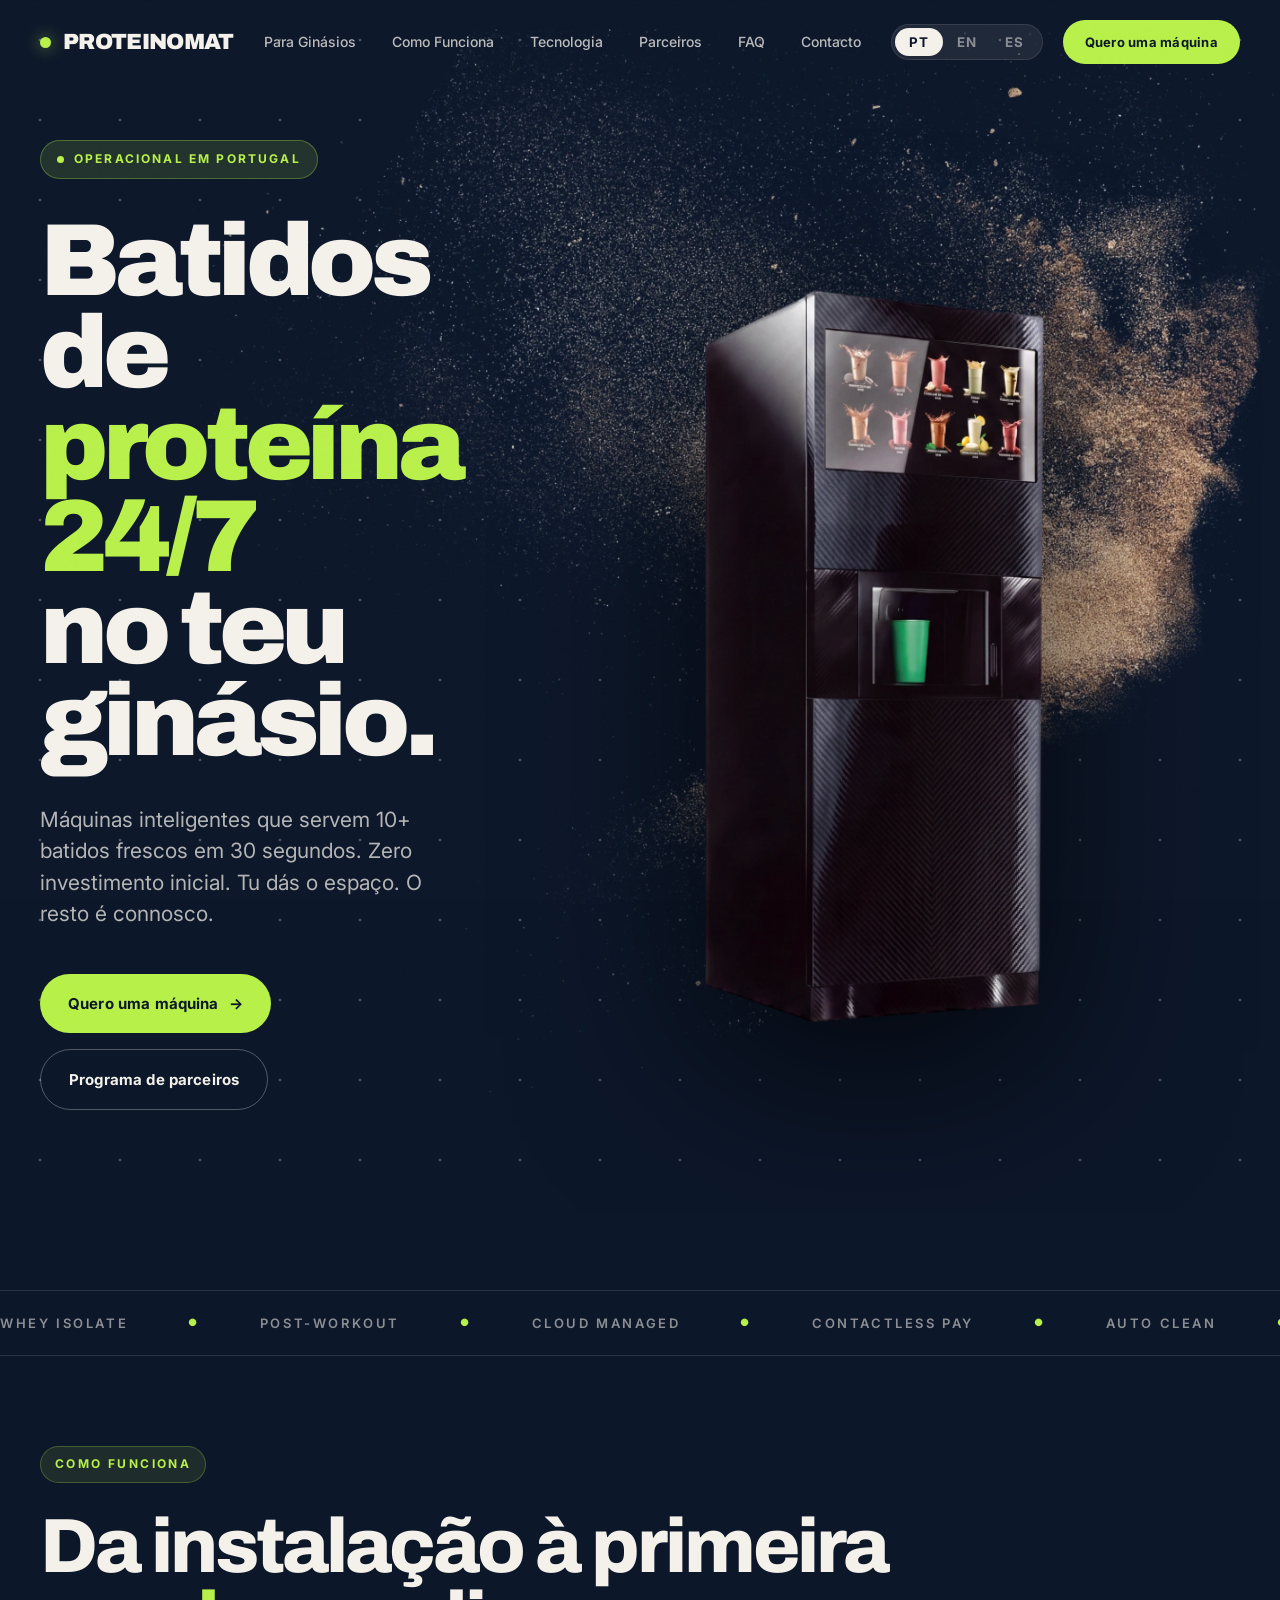
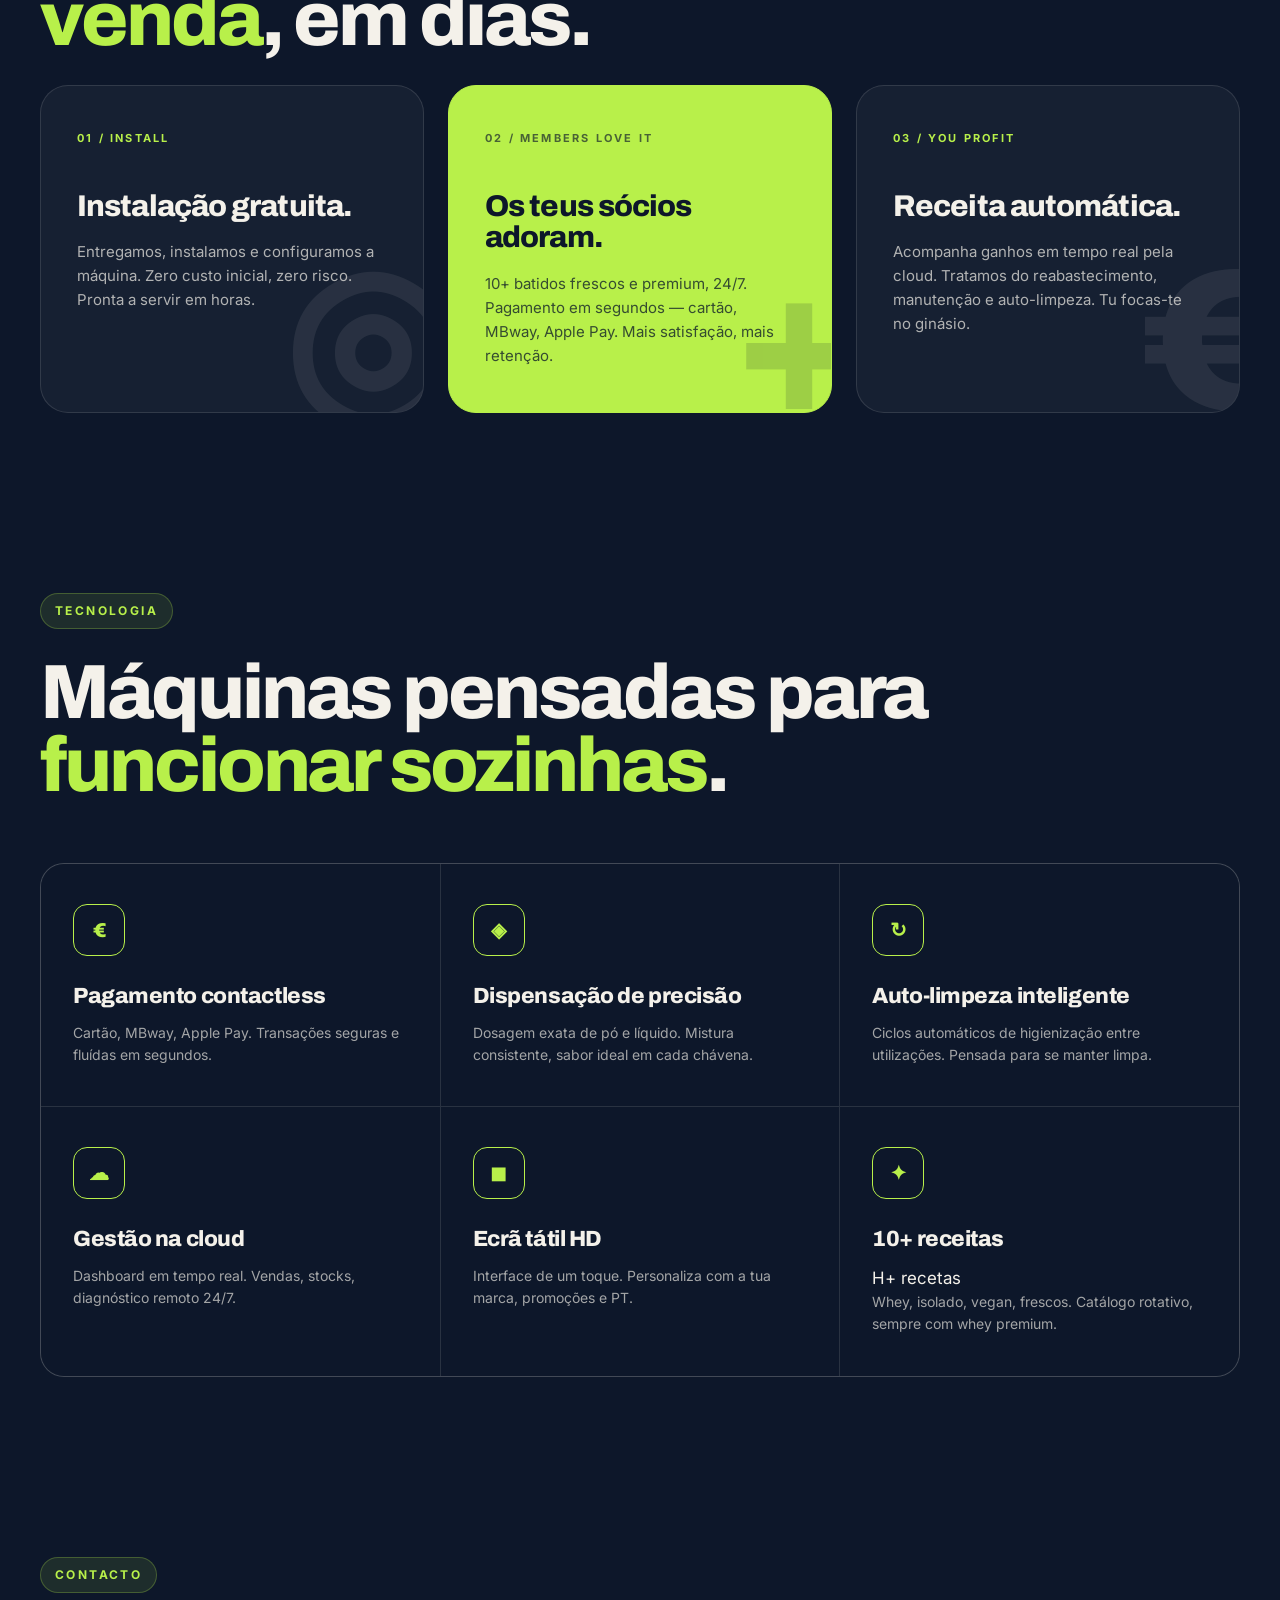
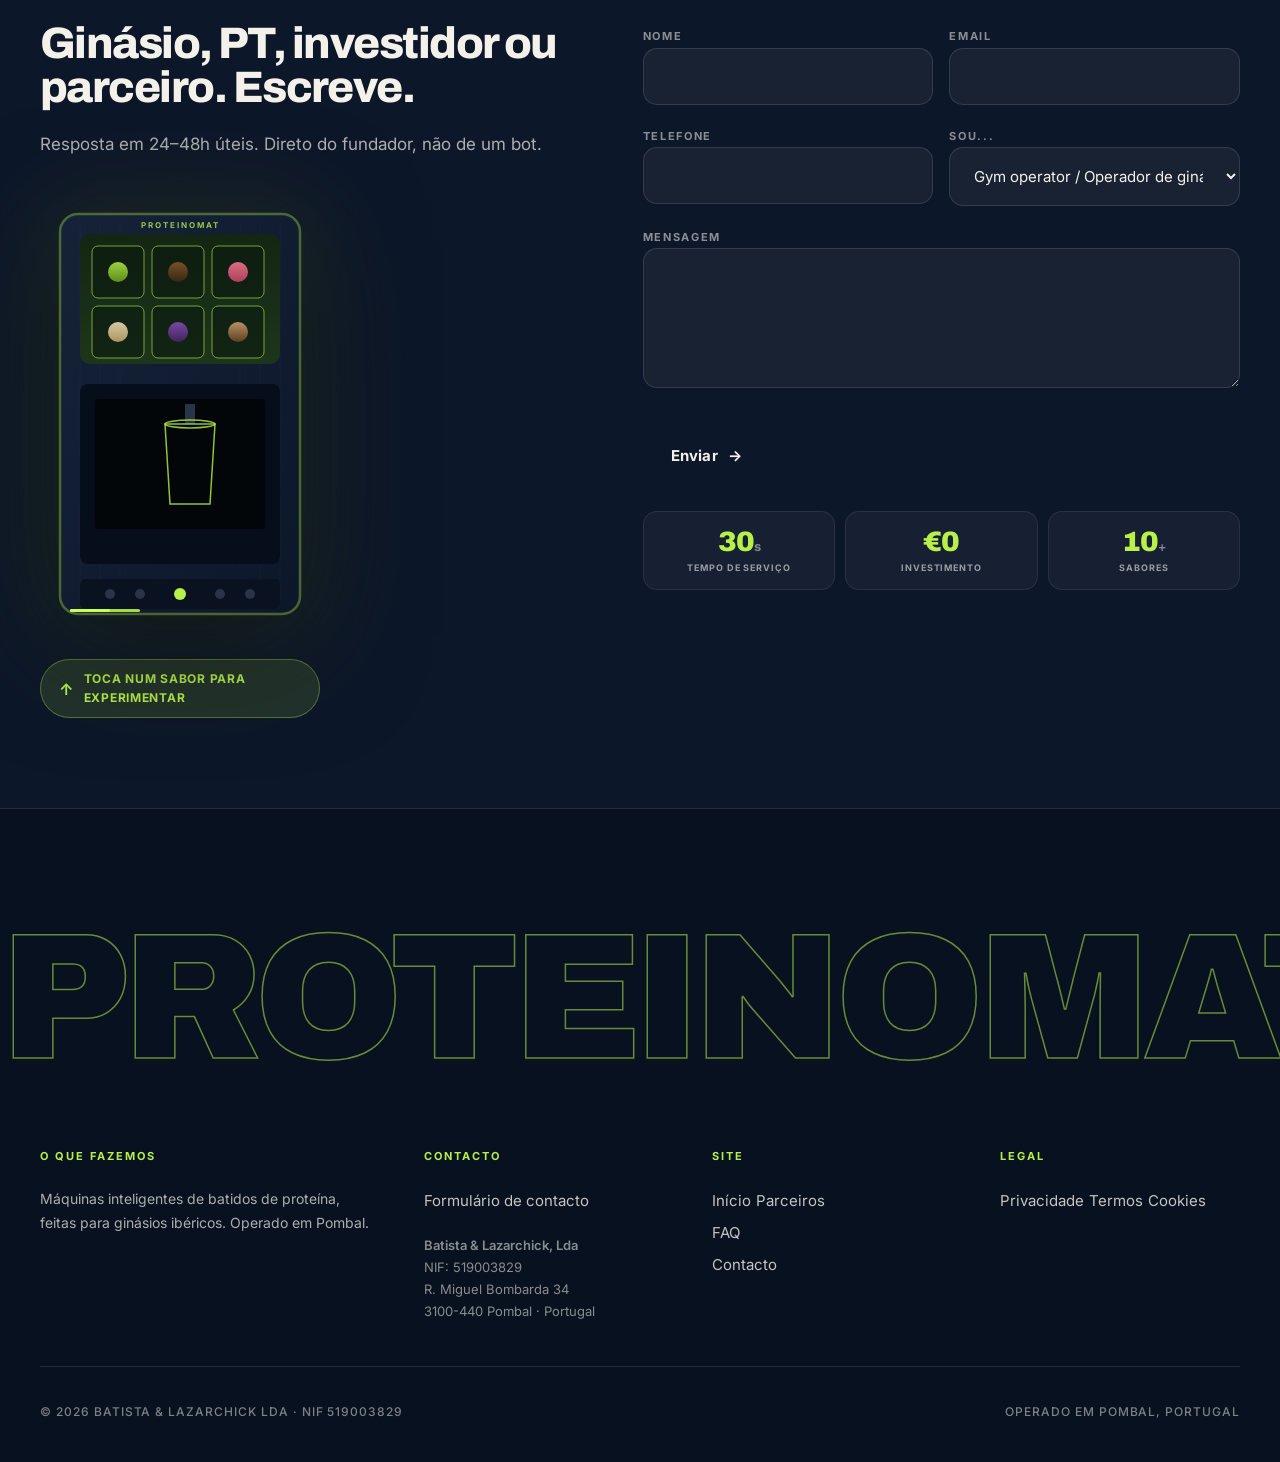
==== commit ea38b6b6: "Remove mix-blend-mode (color lift), green drop-shadow, green dots" ====
--- a/index.html
+++ b/index.html
@@ -24,7 +24,7 @@
 <link href="https://fonts.googleapis.com" rel="preconnect"/>
 <link crossorigin="" href="https://fonts.gstatic.com" rel="preconnect"/>
 <link href="https://fonts.googleapis.com/css2?family=Archivo:wght@500;600;700;800;900&amp;family=Inter:wght@400;500;600;700&amp;display=swap" rel="stylesheet"/>
-<link href="assets/css/main.css?v=37" rel="stylesheet"/>
+<link href="assets/css/main.css?v=38" rel="stylesheet"/>
 <!-- Organization schema -->
 <script type="application/ld+json">
 {
@@ -105,39 +105,36 @@
   content: "";
   position: absolute;
   top: 50%;
-  left: 65%;
-  width: 160vw;
-  height: 130vw;
-  max-width: 2400px;
-  max-height: 1700px;
+  left: 70%;
+  width: 110vw;
+  height: 90vw;
+  max-width: 1800px;
+  max-height: 1400px;
   background-image: url("assets/img/hero-splash.webp");
   background-repeat: no-repeat;
   background-position: center;
-  background-size: contain;
-  opacity: 0.85;
-  mix-blend-mode: screen;
+  background-size: cover;
+  opacity: 1;
   pointer-events: none;
   z-index: 0;
   transform: translate(-50%, -50%);
 }
-/* Subtle ambient dots — fill left side empty space, recede where splash is */
+/* Subtle ambient dots — soft cream sparkle across hero */
 .hero::after {
   content: "";
   position: absolute;
   inset: 0;
-  background-image:
-    radial-gradient(circle, rgba(244,241,234,0.32) 1.2px, transparent 1.8px),
-    radial-gradient(circle, rgba(184,240,74,0.22) 1px, transparent 1.5px);
-  background-size: 70px 70px, 110px 110px;
-  background-position: 0 0, 35px 55px;
+  background-image: radial-gradient(circle, rgba(244,241,234,0.28) 1.1px, transparent 1.7px);
+  background-size: 80px 80px;
+  background-position: 0 0;
   pointer-events: none;
-  z-index: 0;
+  z-index: 1;
   opacity: 1;
   animation: heroTwinkle 5s ease-in-out infinite;
 }
 @keyframes heroTwinkle {
-  0%, 100% { opacity: 0.4; }
-  50%      { opacity: 0.75; }
+  0%, 100% { opacity: 0.35; }
+  50%      { opacity: 0.7; }
 }
 .hero .container { position: relative; z-index: 2; }
 .hero-grid {
@@ -209,7 +206,7 @@
   max-width: 720px;
   height: auto;
   object-fit: contain;
-  filter: drop-shadow(0 40px 80px rgba(0,0,0,0.75)) drop-shadow(0 0 80px rgba(184,240,74,0.22));
+  filter: drop-shadow(0 40px 80px rgba(0,0,0,0.75));
   transform: scale(1.15);
   transform-origin: center;
 }
@@ -1164,7 +1161,7 @@
 </div>
 </div>
 </footer>
-<script src="assets/js/main.js?v=37"></script>
+<script src="assets/js/main.js?v=38"></script>
 <script>
   // ===== INTERACTIVE MACHINE =====
   (function() {
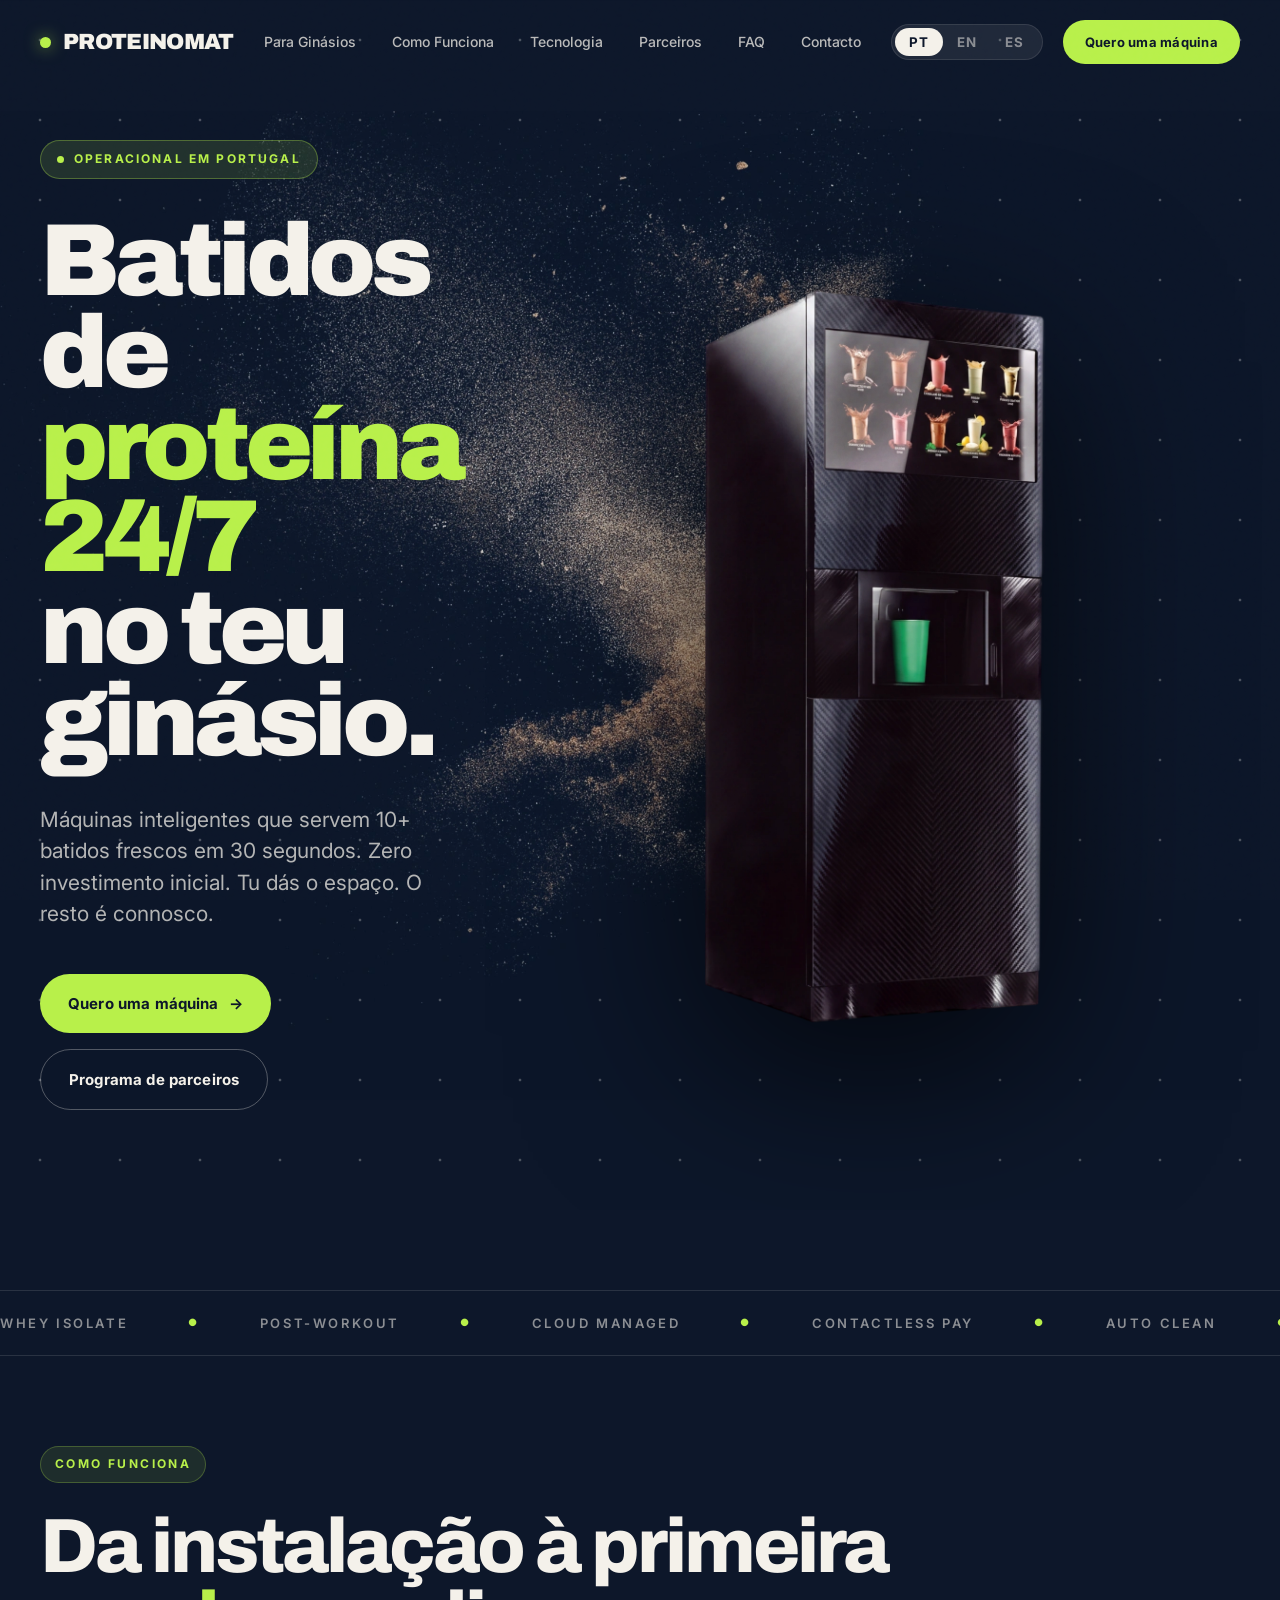
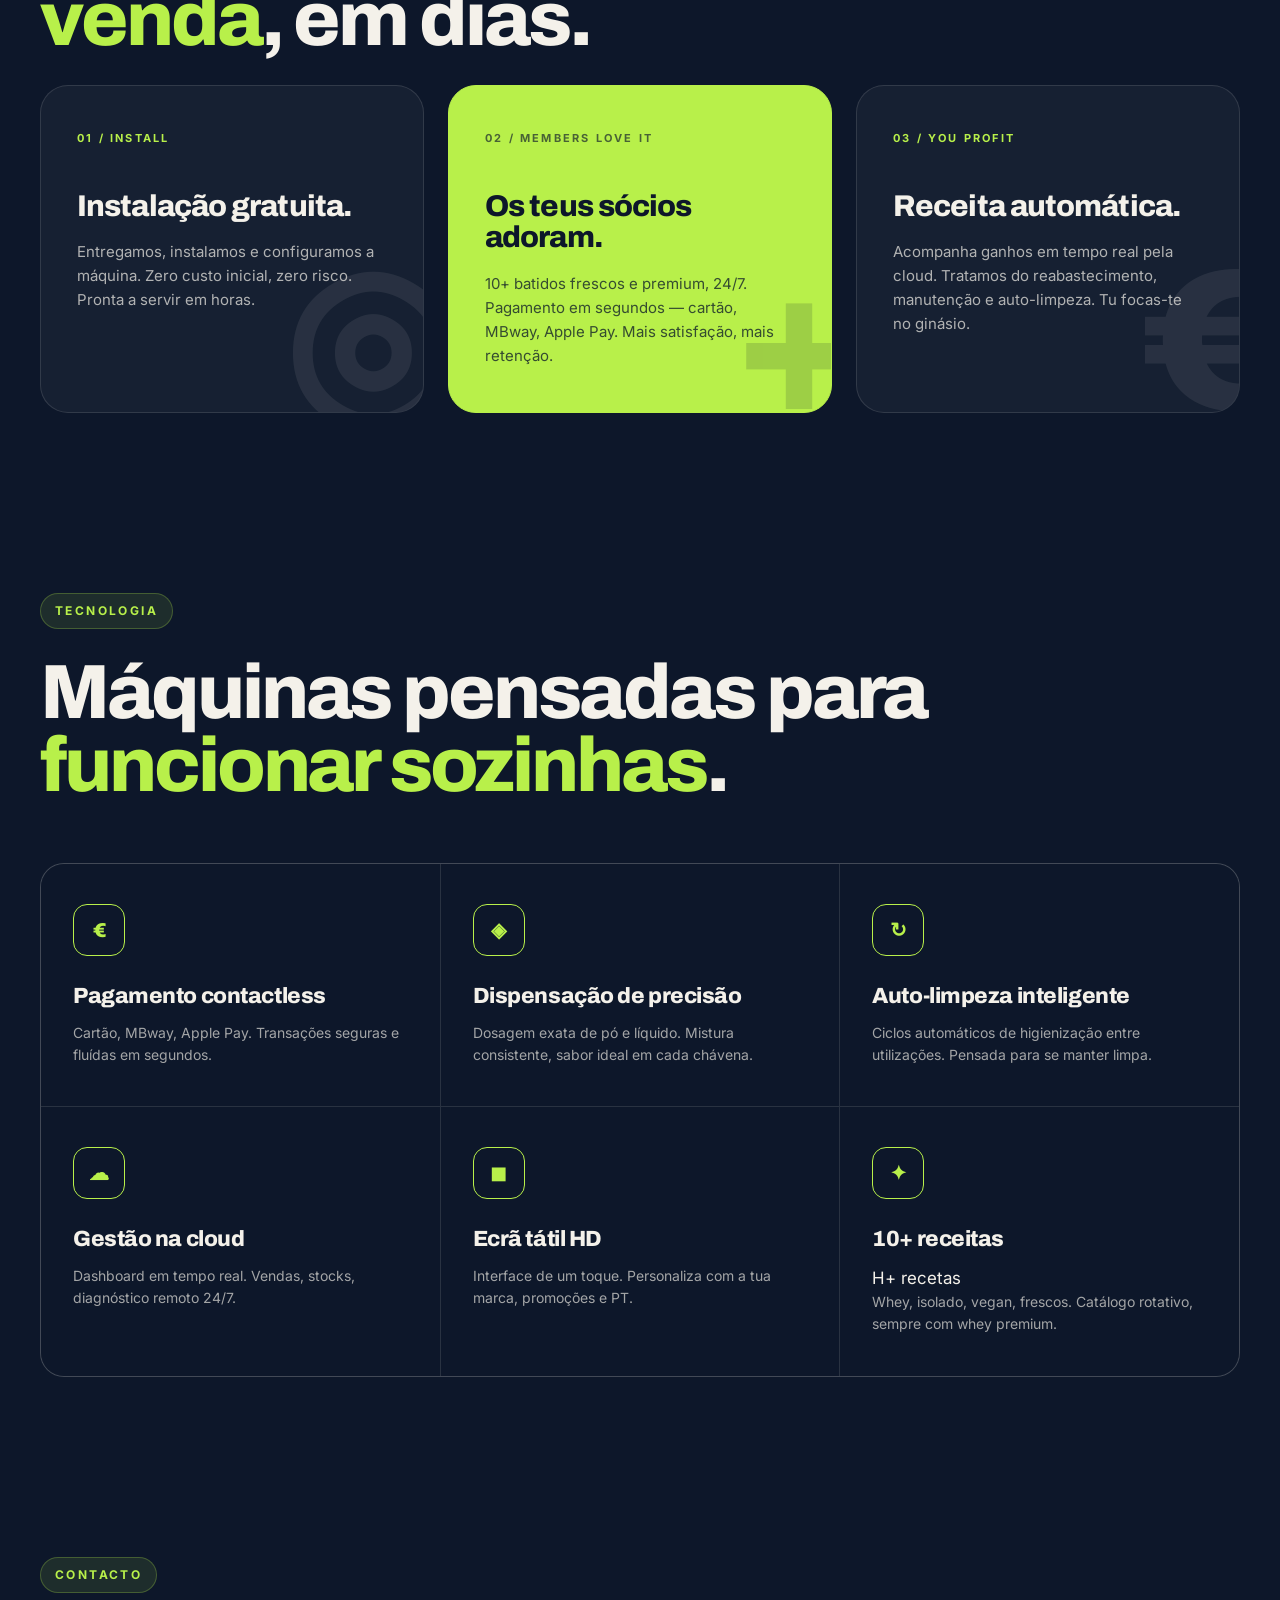
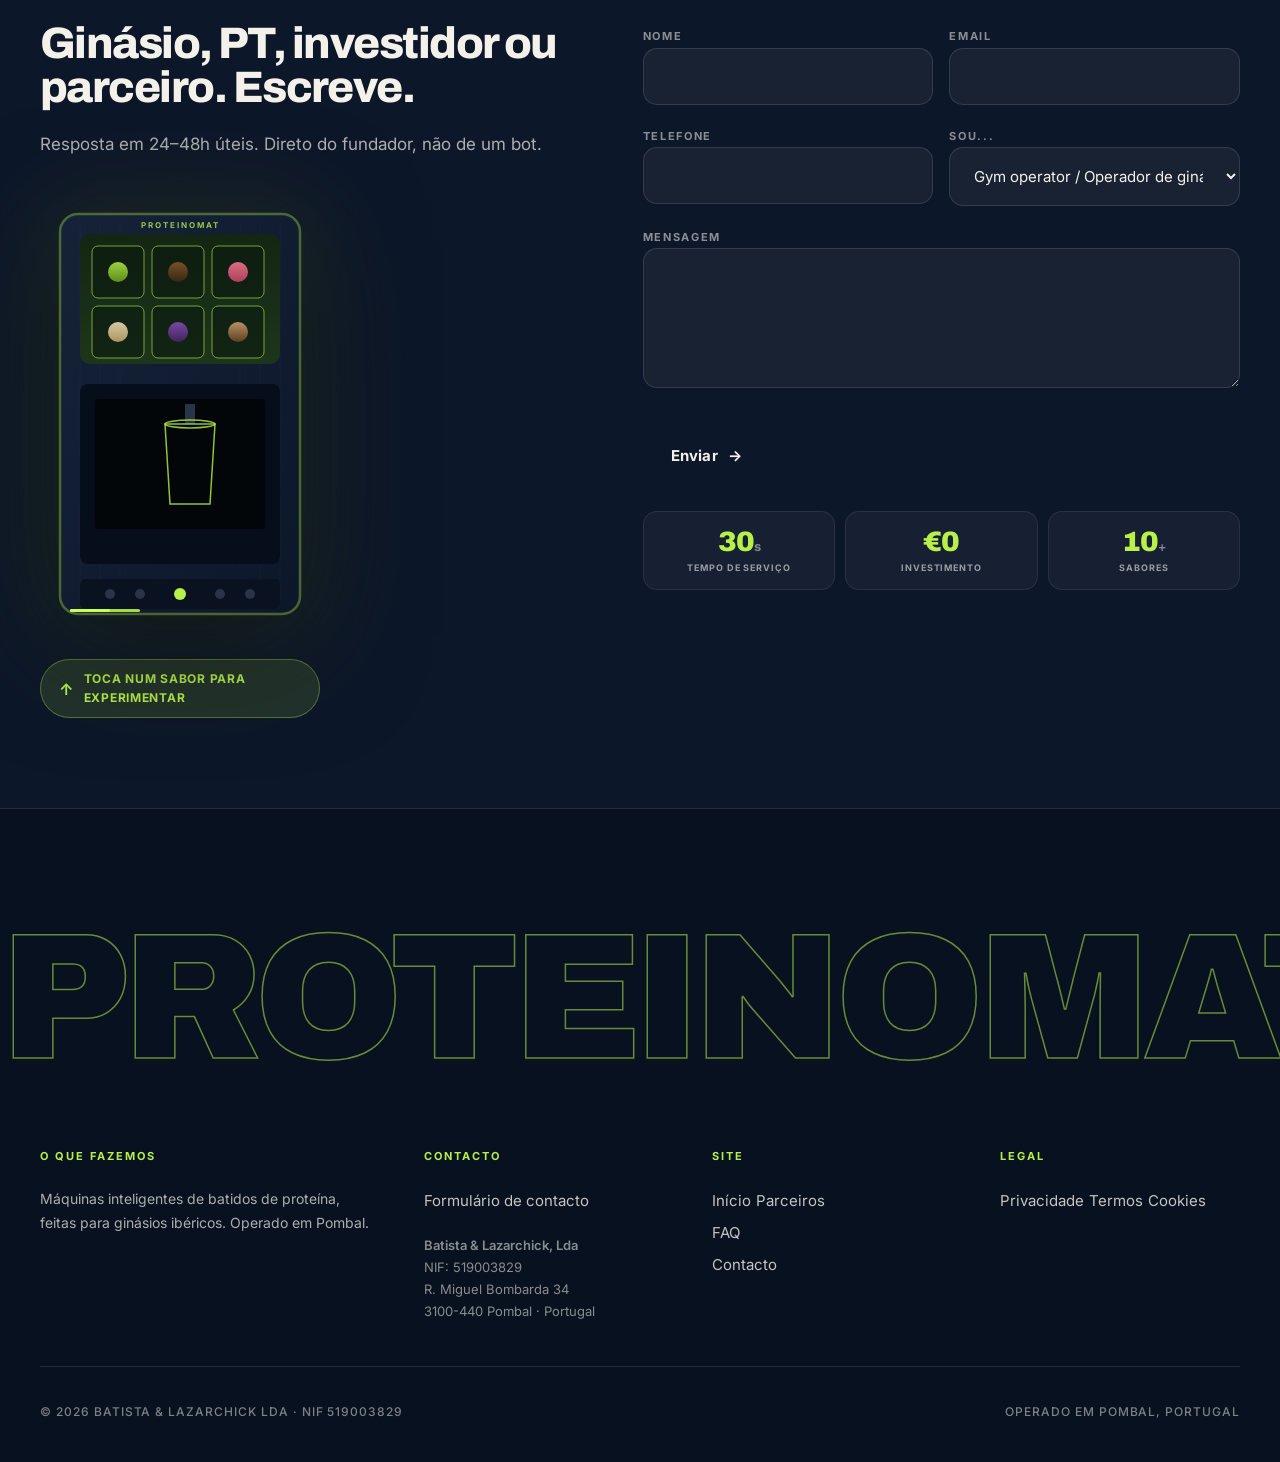
==== commit 6bed0b4a: "Reposition splash centered behind machine, contain not cover" ====
--- a/index.html
+++ b/index.html
@@ -24,7 +24,7 @@
 <link href="https://fonts.googleapis.com" rel="preconnect"/>
 <link crossorigin="" href="https://fonts.gstatic.com" rel="preconnect"/>
 <link href="https://fonts.googleapis.com/css2?family=Archivo:wght@500;600;700;800;900&amp;family=Inter:wght@400;500;600;700&amp;display=swap" rel="stylesheet"/>
-<link href="assets/css/main.css?v=38" rel="stylesheet"/>
+<link href="assets/css/main.css?v=39" rel="stylesheet"/>
 <!-- Organization schema -->
 <script type="application/ld+json">
 {
@@ -105,16 +105,16 @@
   content: "";
   position: absolute;
   top: 50%;
-  left: 70%;
-  width: 110vw;
-  height: 90vw;
-  max-width: 1800px;
-  max-height: 1400px;
+  left: 50%;
+  width: 130vw;
+  height: 100vw;
+  max-width: 2000px;
+  max-height: 1500px;
   background-image: url("assets/img/hero-splash.webp");
   background-repeat: no-repeat;
-  background-position: center;
-  background-size: cover;
-  opacity: 1;
+  background-position: 70% center;
+  background-size: contain;
+  opacity: 0.95;
   pointer-events: none;
   z-index: 0;
   transform: translate(-50%, -50%);
@@ -1161,7 +1161,7 @@
 </div>
 </div>
 </footer>
-<script src="assets/js/main.js?v=38"></script>
+<script src="assets/js/main.js?v=39"></script>
 <script>
   // ===== INTERACTIVE MACHINE =====
   (function() {
